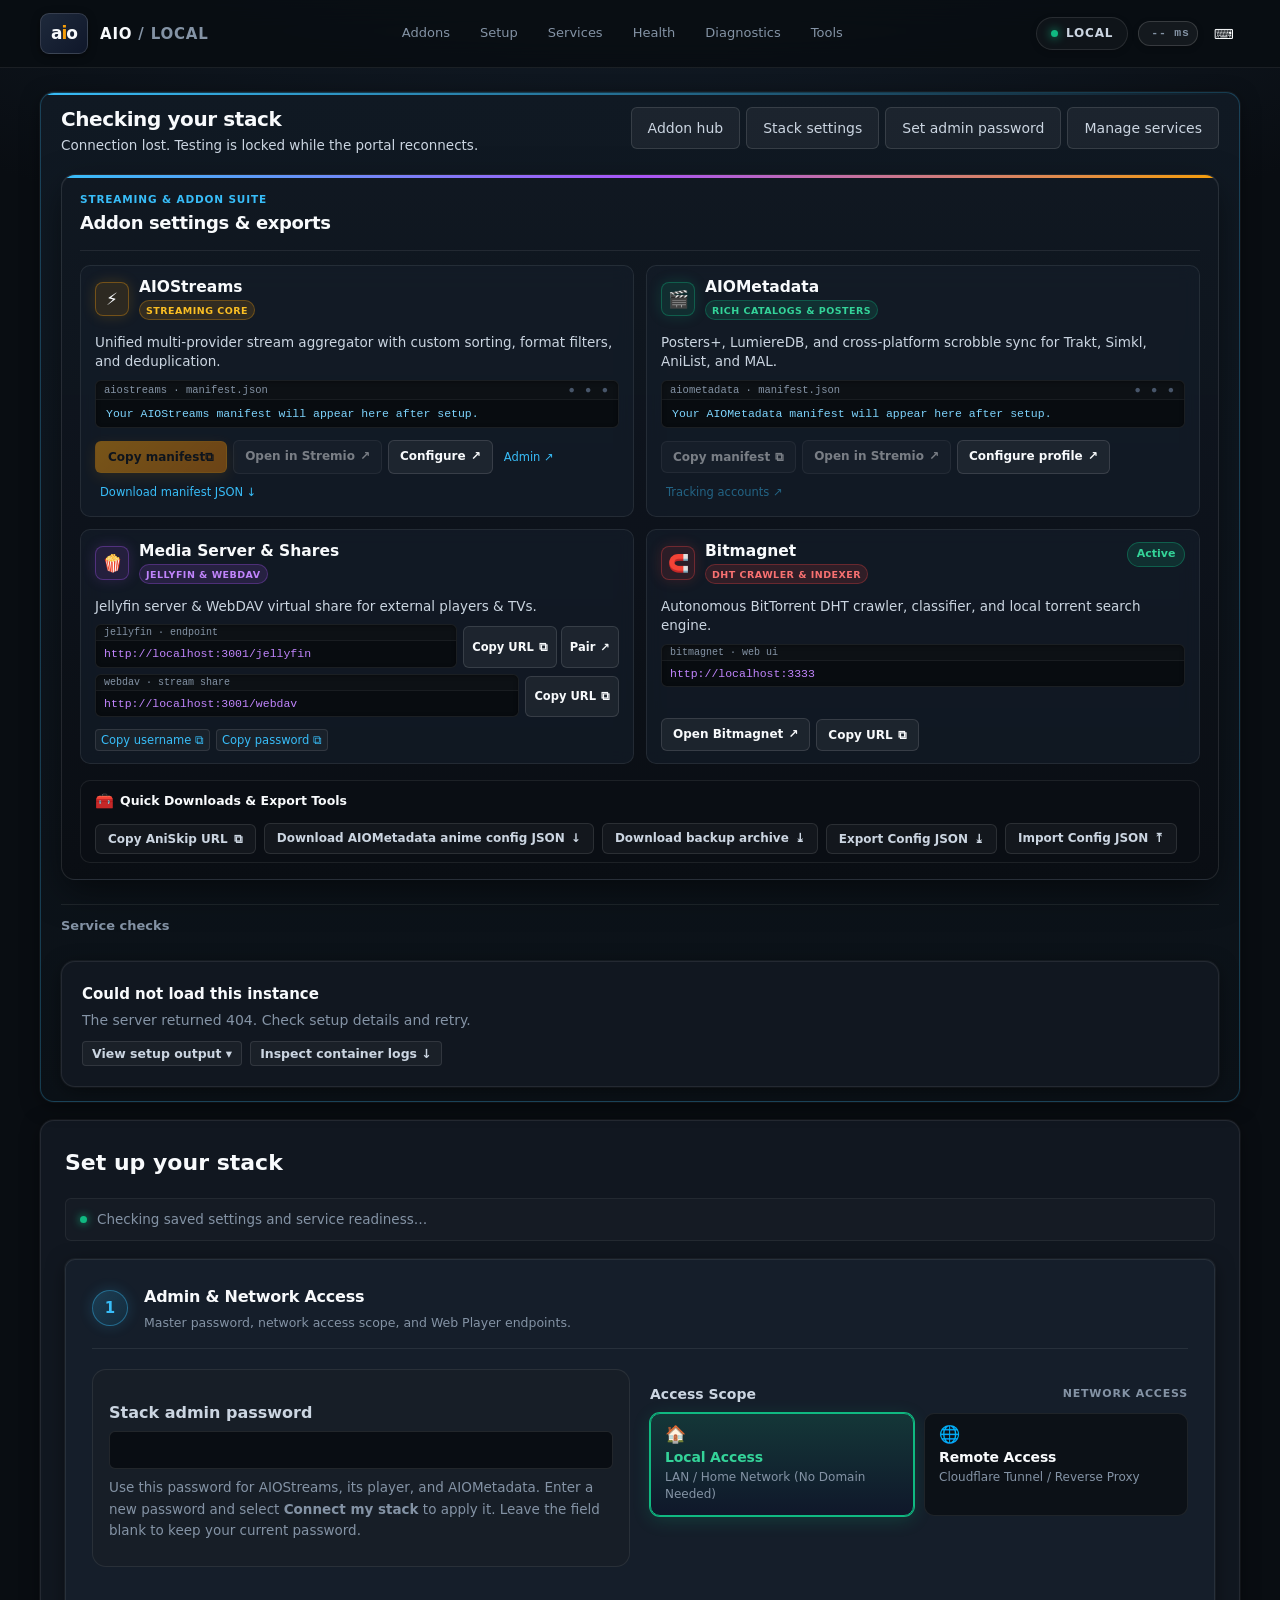
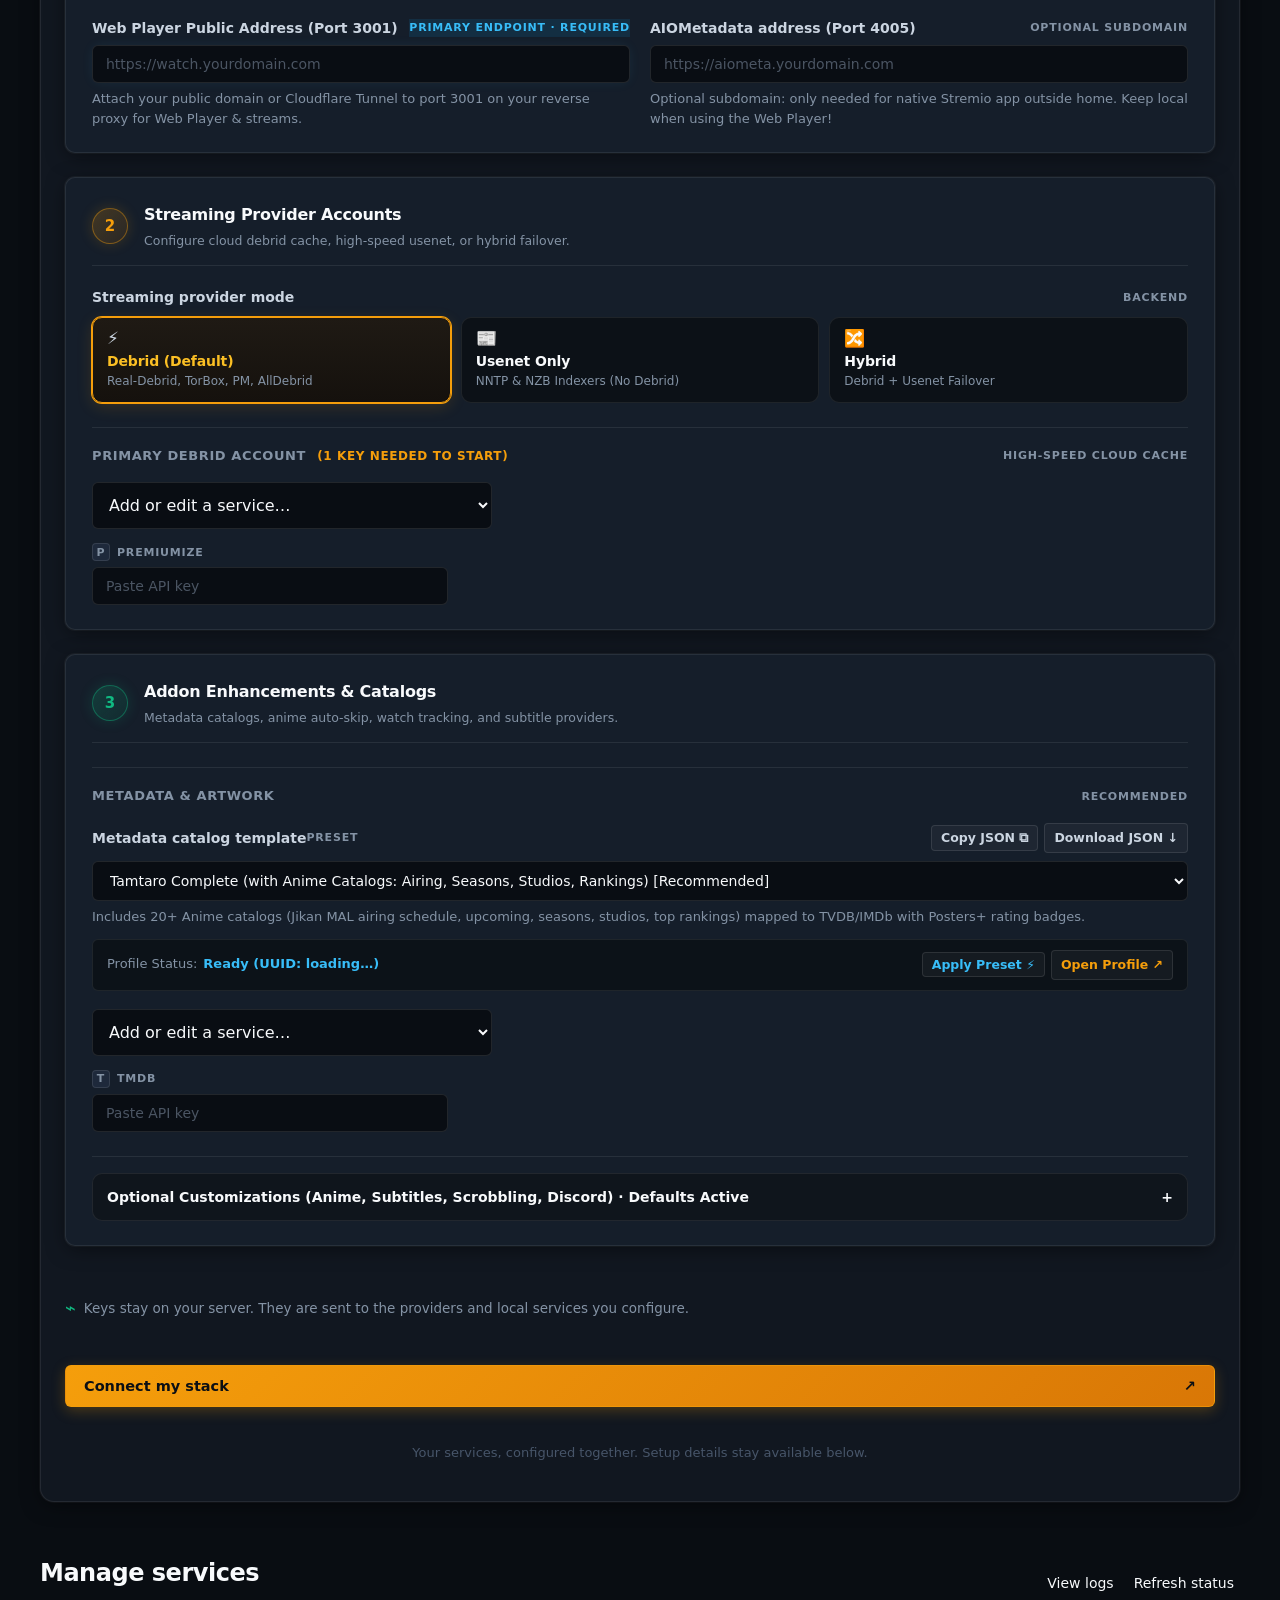
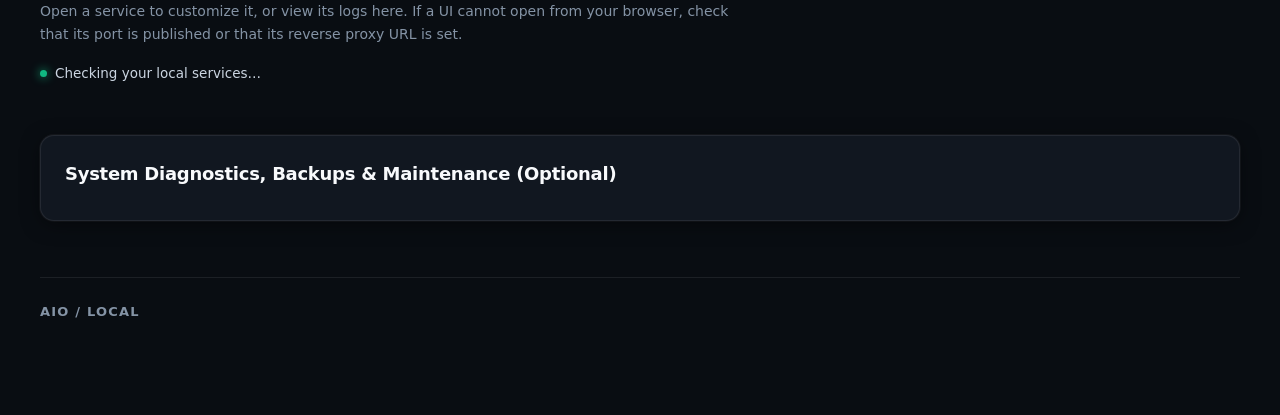
==== index.html @ 4242c7a2 "Rework remote access guide and portal UI styling - Reorganize Step 1 so the primary Web Player publi" ====
<!doctype html>
<html lang="en">
<head>
<meta charset="utf-8"><meta name="viewport" content="width=device-width,initial-scale=1">
<title>AIO Local · One stack. One manifest.</title>
<link rel="manifest" href="/app.webmanifest">
<meta name="theme-color" content="#1e293b">
<meta name="mobile-web-app-capable" content="yes">
<meta name="apple-mobile-web-app-status-bar-style" content="black-translucent">
<link rel="stylesheet" href="/assets/app.css"><script src="/assets/app.js" defer></script>
</head>
<body>
<main>
<header class="topbar" role="banner">
  <a class="brand" href="/" aria-label="AIO Local home"><span class="brand-icon">a<span>i</span>o</span><span>AIO<span class="muted"> / LOCAL</span></span></a>
  <nav class="topbar-nav" aria-label="Main Navigation">
    <a href="#manifest" class="topbar-nav-link">Addons</a>
    <a href="#setup" class="topbar-nav-link">Setup</a>
    <a href="#integrations" class="topbar-nav-link">Services</a>
    <a href="#telemetry" class="topbar-nav-link">Health</a>
    <a href="#operations" class="topbar-nav-link">Diagnostics</a>
    <a href="#maintenance" class="topbar-nav-link">Tools</a>
  </nav>
  <div class="topbar-actions">
    <a id="topbar-open-player" class="btn-primary topbar-action-btn" href="#" target="_blank" rel="noopener noreferrer" style="display:none;">Open Player ↗</a>
    <button type="button" id="topbar-copy-manifest" class="btn-secondary topbar-action-btn" style="display:none;" title="Copy primary manifest URL">Copy Manifest ⧉</button>
    <span class="host-badge" id="topbar-health-badge"><span class="status-dot" id="topbar-status-dot"></span> <span id="topbar-health-text">LOCAL</span></span>
    <span class="host-badge latency-badge" id="topbar-latency-badge" title="Live fleet ping latency"><span class="latency-dot"></span> <span id="topbar-latency-text">-- ms</span></span>
    <button type="button" id="btn-shortcuts-help" class="icon-button topbar-shortcut-btn" title="Keyboard Shortcuts (?)">⌨</button>
  </div>
</header>
<section id="startup-readiness" class="startup-readiness waiting" aria-labelledby="startup-title">
  <div class="stack-status" role="status">
    <h1 id="startup-title">Checking your stack</h1>
    <p id="startup-message">Checking services and setup progress.</p>
  </div>
  <div class="stack-actions" id="stack-next-actions">
    <a class="text-button" id="open-stack-manifest" href="#manifest">Addon hub</a>
    <a class="text-button" id="open-stack-settings" href="#setup">Stack settings</a>
    <a class="text-button" id="open-stack-password" href="#stack-admin-password">Set admin password</a>
    <a class="text-button" href="#integrations">Manage services</a>
  </div>
  <div id="ready-actions" class="ready-banner-bar" hidden>
    <div class="stack-actions playback-actions">
      <button type="button" id="btn-test-playback" disabled aria-describedby="startup-message" class="primary-button test-playback-btn"><span>Test my setup</span><span>▶</span></button>
      <div id="deployment-players" class="player-showcase-bar">
        <a id="aiostreams-player-action" class="light-button player-action-btn player-action-btn-highlight" href="#" target="_blank" rel="noopener noreferrer" style="display:none;">Open Web Player ▶</a>
      </div>
    </div>
  </div>

  <section class="manifest-panel addon-hub-hero" id="manifest" aria-labelledby="hub-heading">
    <div class="addon-hub-header">
      <div class="addon-hub-title-group">
        <div class="eyebrow">STREAMING &amp; ADDON SUITE</div>
        <h2 id="hub-heading">Addon settings &amp; exports</h2>
      </div>
      <div id="addon-customization" class="addon-hub-creds-hint" hidden>
        <span class="hub-creds-icon">🔑</span>
        <span>Use <strong>admin</strong> &amp; stack password for AIOStreams admin · Use stack password to unlock AIOMetadata.</span>
      </div>
    </div>

    <div class="addon-hub-cards">
      <!-- Card 1: AIOStreams -->
      <div class="addon-hub-card" id="hub-card-aiostreams">
        <div class="hub-card-header">
          <div class="hub-card-title-group">
            <span class="hub-card-icon icon-aiostreams">⚡</span>
            <div>
              <h3>AIOStreams</h3>
              <span class="hub-badge badge-streams">STREAMING CORE</span>
            </div>
          </div>
        </div>
        <p class="hub-card-desc">Unified multi-provider stream aggregator with custom sorting, format filters, and deduplication.</p>
        <div class="manifest-preview">
          <div class="code-label"><span>aiostreams · manifest.json</span><span class="code-dot">● ● ●</span></div>
          <code id="manifest-url">Your AIOStreams manifest will appear here after setup.</code>
        </div>
        <div class="hub-card-actions">
          <button type="button" id="copy-manifest" class="primary-button hub-btn-copy" disabled><span>Copy manifest</span> <span>⧉</span></button>
          <a id="install-stremio" class="light-button disabled" href="#" target="_blank" rel="noopener noreferrer"><span>Open in Stremio</span> <span>↗</span></a>
          <a id="hub-open-web-player" class="light-button" href="#" target="_blank" rel="noopener noreferrer" style="display:none;"><span>Open Web Player</span> <span>▶</span></a>
          <a id="configure-aiostreams" class="light-button" href="#" target="_blank" rel="noopener noreferrer"><span>Configure</span> <span>↗</span></a>
          <a id="aiostreams-dashboard" class="subtle-link" href="#" target="_blank" rel="noopener noreferrer">Admin ↗</a>
          <a class="subtle-link" href="/api/export-manifest" download>Download manifest JSON ↓</a>
        </div>
      </div>

      <!-- Card 2: AIOMetadata -->
      <div class="addon-hub-card" id="hub-card-aiometadata">
        <div class="hub-card-header">
          <div class="hub-card-title-group">
            <span class="hub-card-icon icon-aiometadata">🎬</span>
            <div>
              <h3>AIOMetadata</h3>
              <span class="hub-badge badge-metadata">RICH CATALOGS &amp; POSTERS</span>
            </div>
          </div>
        </div>
        <p class="hub-card-desc">Posters+, LumiereDB, and cross-platform scrobble sync for Trakt, Simkl, AniList, and MAL.</p>
        <div class="manifest-preview">
          <div class="code-label"><span>aiometadata · manifest.json</span><span class="code-dot">● ● ●</span></div>
          <code id="aiometa-manifest-url">Your AIOMetadata manifest will appear here after setup.</code>
        </div>
        <div class="hub-card-actions">
          <button type="button" id="copy-aiometa-manifest" class="light-button hub-btn-copy" disabled><span>Copy manifest</span> <span>⧉</span></button>
          <a id="install-aiometa-stremio" class="light-button disabled" href="#" target="_blank" rel="noopener noreferrer"><span>Open in Stremio</span> <span>↗</span></a>
          <a id="configure-aiometadata" class="light-button" href="#" target="_blank" rel="noopener noreferrer"><span>Configure profile</span> <span>↗</span></a>
          <a id="connect-tracking" class="subtle-link disabled" href="#" target="_blank" rel="noopener noreferrer">Tracking accounts ↗</a>
        </div>
      </div>

      <!-- Card 3: Media Server & Virtual Shares -->
      <div class="addon-hub-card" id="hub-card-mediaserver">
        <div class="hub-card-header">
          <div class="hub-card-title-group">
            <span class="hub-card-icon icon-mediaserver">🍿</span>
            <div>
              <h3>Media Server &amp; Shares</h3>
              <span class="hub-badge badge-shares">JELLYFIN &amp; WEBDAV</span>
            </div>
          </div>
        </div>
        <p class="hub-card-desc">Jellyfin server &amp; WebDAV virtual share for external players &amp; TVs.</p>

        <div class="hub-compact-share-stack">
          <div class="hub-compact-share-item">
            <div class="manifest-preview hub-endpoint-preview">
              <div class="code-label"><span>jellyfin · endpoint</span></div>
              <code id="jellyfin-server-url-display">http://localhost:3001/jellyfin</code>
            </div>
            <div class="hub-card-actions hub-share-actions compact">
              <button type="button" id="copy-jellyfin-server-url" class="light-button mini-btn" title="Copy Jellyfin server endpoint"><span>Copy URL</span> <span>⧉</span></button>
              <a id="open-jellyfin-quickconnect" class="light-button mini-btn" href="#" target="_blank" rel="noopener noreferrer" title="Pair Device"><span>Pair</span> <span>↗</span></a>
            </div>
          </div>

          <div class="hub-compact-share-item">
            <div class="manifest-preview hub-endpoint-preview">
              <div class="code-label"><span>webdav · stream share</span></div>
              <code id="webdav-url">http://localhost:3001/webdav</code>
            </div>
            <div class="hub-card-actions hub-share-actions compact">
              <button type="button" id="copy-webdav-url" class="light-button mini-btn" title="Copy WebDAV URL for Infuse, Kodi, or VLC"><span>Copy URL</span> <span>⧉</span></button>
            </div>
          </div>
        </div>

        <div class="hub-card-actions hub-credentials-row">
          <button type="button" id="copy-jellyfin-username" class="subtle-link mini-action-btn">Copy username ⧉</button>
          <button type="button" id="copy-jellyfin-password" class="subtle-link mini-action-btn">Copy password ⧉</button>
          <a id="install-aiostreams-web" class="subtle-link mini-action-btn" href="#" target="_blank" rel="noopener noreferrer" title="Official hosted AIOStreams Web App player" hidden>Hosted Web App ↗</a>
        </div>
        <div id="quickconnect-toolbar" class="quickconnect-bar" hidden>
          <span class="quickconnect-label">Device Pairing:</span>
          <span class="quickconnect-sub">Pair your smart TV or client app with your stack admin credentials.</span>
        </div>
        <p id="player-sign-in-help" class="field-help" hidden>Pick your profile in the player and enter your stack admin password. If the player asks for a username, use the one copied above.</p>
      </div>

      <!-- Card 4: Bitmagnet -->
      <div class="addon-hub-card" id="hub-card-bitmagnet">
        <div class="hub-card-header">
          <div class="hub-card-title-group">
            <span class="hub-card-icon icon-bitmagnet">🧲</span>
            <div>
              <h3>Bitmagnet</h3>
              <span class="hub-badge badge-bitmagnet">DHT CRAWLER &amp; INDEXER</span>
            </div>
          </div>
          <span class="status-pill online" id="bitmagnet-status-pill">Active</span>
        </div>
        <p class="hub-card-desc">Autonomous BitTorrent DHT crawler, classifier, and local torrent search engine.</p>
        <div class="manifest-preview hub-endpoint-preview">
          <div class="code-label"><span>bitmagnet · web ui</span></div>
          <code id="bitmagnet-endpoint-display">http://localhost:3333</code>
        </div>
        <div class="hub-card-actions">
          <a id="open-bitmagnet" class="light-button" href="http://localhost:3333" target="_blank" rel="noopener noreferrer"><span>Open Bitmagnet</span> <span>↗</span></a>
          <button type="button" id="copy-bitmagnet-url" class="light-button hub-btn-copy" title="Copy Bitmagnet URL"><span>Copy URL</span> <span>⧉</span></button>
        </div>
      </div>
    </div>

    <!-- Bottom Toolbar: Quick Downloads / Tools bar -->
    <div class="addon-hub-toolbar" id="share-export-menu">
      <div class="hub-toolbar-label">
        <span class="hub-toolbar-icon">🧰</span>
        <span>Quick Downloads &amp; Export Tools</span>
      </div>
      <div class="hub-toolbar-actions">
        <button type="button" id="copy-aniskip-api" class="light-button hub-tool-btn" title="Copy AniSkip auto-skip API URL"><span>Copy AniSkip URL</span> <span>⧉</span></button>
        <a id="download-aiometa-json" class="light-button hub-tool-btn" href="/templates/aiometadata-configs/tamtaro-aiometadata-with-anime.json" download="tamtaro-aiometadata-with-anime.json"><span>Download AIOMetadata anime config JSON</span> <span>↓</span></a>
        <a class="light-button hub-tool-btn" href="/api/backup" download><span>Download backup archive</span> <span>⤓</span></a>
        <button type="button" id="quick-export-config" class="light-button hub-tool-btn" title="Export stack configuration JSON"><span>Export Config JSON</span> <span>⤓</span></button>
        <label class="light-button hub-tool-btn" for="quick-import-config" style="cursor:pointer;" title="Import stack configuration JSON"><span>Import Config JSON</span> <span>⤒</span><input id="quick-import-config" type="file" accept="application/json" hidden></label>
      </div>
    </div>
  </section>
  <details class="startup-checklist"><summary>Service checks</summary><pre id="startup-checks">Checking services…</pre></details>
<section class="progress-panel panel" id="progress-panel" hidden><div><h3 id="progress-title">Setup progress</h3><p id="progress-description">Setup output will appear here when you connect your stack.</p><div class="progress-actions" id="progress-actions" style="margin-top:10px;display:flex;gap:8px;flex-wrap:wrap;"><button type="button" id="btn-toggle-setup-logs" class="mini-action-btn" hidden>View setup output ▾</button><button type="button" id="btn-inspect-container-logs" class="mini-action-btn">Inspect container logs ↓</button></div></div><details id="setup-details" class="setup-details-accordion" hidden><summary>Setup details</summary><pre id="setup-logs"></pre></details></section>
<div id="playback-test-card" class="playback-test-card" style="display:none;">
  <div class="op-card-header">
    <h4>Live Playback Verification</h4>
    <span id="playback-test-status">Testing…</span>
  </div>
  <div id="playback-test-steps">
    <div class="test-step" id="step-auth">
      <span class="step-icon" id="icon-step-auth">○</span>
      <span class="step-label">1. Provider Credentials:</span>
      <span class="step-desc" id="desc-step-auth">Pending</span>
    </div>
    <div class="test-step" id="step-resolution">
      <span class="step-icon" id="icon-step-resolution">○</span>
      <span class="step-label">2. Stream Discovery:</span>
      <span class="step-desc" id="desc-step-resolution">Pending</span>
    </div>
    <div class="test-step" id="step-media">
      <span class="step-icon" id="icon-step-media">○</span>
      <span class="step-label">3. Media Range Read:</span>
      <span class="step-desc" id="desc-step-media">Pending</span>
    </div>
    <div class="test-step" id="step-playback">
      <span class="step-icon" id="icon-step-playback">○</span>
      <span class="step-label">4. Player Playback:</span>
      <span class="step-desc" id="desc-step-playback">Awaiting stream resolution</span>
    </div>
  </div>
  <div id="playback-video-container" style="display:none;">
    <div style="display:flex;justify-content:space-between;align-items:center;margin-bottom:8px;">
      <span style="font-size:14px;font-weight:600;color:var(--green);">▶ Stream preview</span>
      <div style="display:flex;align-items:center;gap:8px;">
        <a id="btn-launch-embedded-player" class="player-copy-btn" href="#" target="_blank" rel="noopener noreferrer" style="font-size:12px;padding:3px 8px;color:#38bdf8;border-color:#38bdf8;text-decoration:none;display:inline-flex;align-items:center;">Launch Web Player ↗</a>
        <a id="playback-direct-stream-link" class="subtle-link" href="#" target="_blank" rel="noopener noreferrer" style="margin:0;">Open stream directly ↗</a>
      </div>
    </div>
    <video id="playback-video-preview" controls preload="none"></video>
  </div>
  <div id="playback-troubleshoot" style="display:none;"></div>
</div>
</section>

<div class="workspace-grid">
<section class="panel setup-panel" id="setup">
<h2>Set up your stack</h2>
<div id="setup-sync-status" class="setup-sync-bar"><span class="sync-dot" id="setup-sync-dot"></span><span id="setup-sync-text">Checking saved settings and service readiness…</span></div>
<form id="setup-form">
<!-- STEP 1: Admin & Network Access -->
<div class="setup-step-card" id="step-admin-network">
  <div class="setup-step-header">
    <div class="setup-step-badge"><span class="step-num">1</span></div>
    <div class="setup-step-title-group">
      <h3 class="setup-step-title">Admin &amp; Network Access</h3>
      <p class="setup-step-subtitle">Master password, network access scope, and Web Player endpoints.</p>
    </div>
  </div>

  <div class="step-settings-grid">
    <div class="optional-setup stack-password-setting">
      <label class="field-label" for="stack-admin-password">Stack admin password</label>
      <input id="stack-admin-password" type="password" autocomplete="new-password" minlength="8" maxlength="64" aria-describedby="stack-admin-password-help">
      <p class="field-help" id="stack-admin-password-help">Use this password for AIOStreams, its player, and AIOMetadata. Enter a new password and select <strong>Connect my stack</strong> to apply it. Leave the field blank to keep your current password.</p>
    </div>

    <div class="access-scope-section">
      <label class="field-label">Access Scope <span>NETWORK ACCESS</span></label>
      <div class="mode-selector-pills" role="radiogroup" aria-label="Access Scope">
        <button type="button" class="mode-pill active" id="scope-local" data-scope="local" role="radio" aria-checked="true"><span class="mode-pill-icon">🏠</span><span class="mode-pill-title">Local Access</span><span class="mode-pill-desc">LAN / Home Network (No Domain Needed)</span></button>
        <button type="button" class="mode-pill" id="scope-remote" data-scope="remote" role="radio" aria-checked="false"><span class="mode-pill-icon">🌐</span><span class="mode-pill-title">Remote Access<span id="cf-host-badge" class="cf-detected-badge" style="display:none;">☁️ Connector Found</span></span><span class="mode-pill-desc">Cloudflare Tunnel / Reverse Proxy</span></button>
      </div>
      <div id="cf-detected-hint" style="display:none;margin-top:8px;font-size:12px;color:var(--accent-cyan);line-height:1.4;"></div>
    </div>
  </div>

  <!-- Primary Endpoints (Web Player & Metadata) -->
  <div class="endpoints-grid">
    <div class="endpoint-field endpoint-field-primary">
      <label class="field-label" for="base-url">Web Player Public Address (Port 3001) <span>PRIMARY ENDPOINT · REQUIRED</span></label>
      <input id="base-url" name="BASE_URL" type="url" placeholder="https://watch.yourdomain.com" required spellcheck="false">
      <p class="field-help" id="base-url-help">Attach your public domain or Cloudflare Tunnel to port 3001 on your reverse proxy for Web Player &amp; streams.</p>
    </div>
    <div class="endpoint-field">
      <label class="field-label" for="aiometadata-host">AIOMetadata address (Port 4005) <span>OPTIONAL SUBDOMAIN</span></label>
      <input id="aiometadata-host" name="AIOMETADATA_HOST" type="url" placeholder="https://aiometa.yourdomain.com" spellcheck="false">
      <p class="field-help" id="aiometa-url-help">Optional subdomain: only needed for native Stremio app outside home. Keep local when using the Web Player!</p>
    </div>
  </div>

  <div id="remote-access-guide" class="remote-access-guide-card" style="display:none;">
    <div class="guide-header-badge-row">
      <div class="guide-header-badge">
        <span class="guide-header-badge-title">🎬 Web Player Remote Access (Port 3001)</span>
      </div>
      <span class="guide-hostname-tag">Zero Router Ports · 1 Hostname Needed</span>
    </div>
    <p class="guide-intro">
      Stream movies, anime, and series on your phone, tablet, or web browser anywhere in the world. Only <strong>Port 3001</strong> needs to be exposed &mdash; all backend scrapers, indexers, and databases stay strictly sealed on the private container network.
    </p>

    <div class="guide-playback-callout">
      <div class="playback-callout-content">
        <span class="playback-callout-icon">✨</span>
        <div class="playback-callout-text">
          <span class="playback-callout-label">Web Player Direct URL:</span>
          <code id="guide-player-preview" class="guide-player-code">https://watch.yourdomain.com</code>
          <span class="playback-callout-sub">(Root loads Web Player directly &mdash; no subpath needed!)</span>
        </div>
      </div>
      <button type="button" class="mini-action-btn" id="btn-copy-guide-player-url" style="margin:0;font-size:11px;padding:4px 10px;">Copy Player URL 📋</button>
    </div>

    <!-- Quick Steps: Direct UI Guidance (Zero .env editing) -->
    <div class="guide-steps-grid">
      <div class="guide-step-card">
        <div class="guide-step-header">
          <span class="guide-step-icon">1️⃣</span>
          <strong class="guide-step-title">1. Choose Connection Method</strong>
        </div>
        <p class="guide-step-desc">
          Use the built-in <strong>Cloudflare Zero-Trust Tunnel</strong> below (recommended &mdash; zero router ports to forward), or generate configuration for your <strong>External Reverse Proxy</strong> (Caddy, Nginx, Traefik).
        </p>
      </div>
      <div class="guide-step-card">
        <div class="guide-step-header">
          <span class="guide-step-icon">2️⃣</span>
          <strong class="guide-step-title">2. Paste Token or Copy Config</strong>
        </div>
        <p class="guide-step-desc">
          Paste your tunnel token into the <strong>Cloudflare Tunnel Token</strong> box below and select <strong>Save Tunnel Token 💾</strong>, or copy the generated reverse proxy snippet. No manual file editing required!
        </p>
      </div>
      <div class="guide-step-card">
        <div class="guide-step-header">
          <span class="guide-step-icon">3️⃣</span>
          <strong class="guide-step-title">3. Set Public URL &amp; Connect</strong>
        </div>
        <p class="guide-step-desc">
          Confirm your public domain in the <strong>Web Player Public Address</strong> box above, then click <strong>Connect my stack</strong>. Root visits open the Web Player immediately!
        </p>
      </div>
    </div>

    <!-- Integrated Connection Methods & Routing Card -->
    <div class="integrated-proxy-card" id="proxy-config-details">
      <div class="integrated-proxy-header">
        <div class="proxy-header-title-group">
          <span class="proxy-header-badge">CONNECTION METHODS</span>
          <h4 class="proxy-header-title">Configure Remote Routing</h4>
        </div>
        <span class="proxy-header-sub">Choose between the built-in Zero-Trust tunnel container or generate snippets for your external reverse proxy.</span>
      </div>

      <div class="integrated-proxy-inputs">
        <div class="proxy-input-field">
          <label class="field-label" for="proxy-url">External Domain / Base URL</label>
          <input id="proxy-url" type="url" placeholder="https://watch.yourdomain.com" aria-label="Reverse proxy external base URL">
          <span class="field-sub-note">Synced with your Web Player Public Address above</span>
        </div>
        <div class="proxy-input-field">
          <label class="field-label" for="proxy-format">Connection Method</label>
          <select id="proxy-format" aria-label="Reverse proxy configuration format">
            <option value="cloudflare" selected>☁️ Cloudflare Zero-Trust Tunnel (Built-in, Zero Router Ports)</option>
            <option value="caddy">🔒 Caddy Reverse Proxy</option>
            <option value="nginx">⚡ Nginx Reverse Proxy</option>
            <option value="traefik">🚦 Traefik Ingress</option>
          </select>
          <span class="field-sub-note">Select method to view configuration &amp; controls</span>
        </div>
      </div>

      <!-- Cloudflare Zero-Trust & Host Connector Hub (Active when format === 'cloudflare') -->
      <div id="cloudflare-automation-panel" class="cf-dns-hub">
        <div class="cf-hub-banner-title">
          <div class="cf-connector-header">
            <span class="cf-connector-title">☁️ Built-in Cloudflare Tunnel &amp; Automated DNS</span>
            <button type="button" id="btn-scan-cf-connectors" class="mini-action-btn" title="Scan Docker for running Cloudflare connectors">Scan Host ↻</button>
          </div>
          <p class="cf-hub-explanation">
            Secure remote streaming with zero open router ports and no static IP needed. Enter your tunnel token directly below &mdash; the portal automatically saves and manages the container for you.
          </p>
        </div>

        <div id="cf-connectors-banner" class="cf-connector-banner" style="display:none;">
          <div id="cf-connectors-body"></div>
        </div>

        <!-- Zero-Token 1-Click CNAME Card -->
        <div id="cf-cname-guide-card" class="cf-cname-copy-box" style="display:none;">
          <div style="display:flex;justify-content:space-between;align-items:center;margin-bottom:6px;flex-wrap:wrap;gap:8px;">
            <strong style="color:#38bdf8;font-size:12px;">Zero-Token Setup: Copy CNAME Record to Cloudflare DNS</strong>
            <a href="https://dash.cloudflare.com" target="_blank" rel="noopener noreferrer" class="mini-action-btn" style="text-decoration:none;font-size:11px;">Open Cloudflare DNS ↗</a>
          </div>
          <p style="font-size:11.5px;color:var(--text-muted);margin:0 0 8px 0;">No API token needed! In Cloudflare Dashboard, navigate to <strong>DNS &rarr; Records &rarr; Add record</strong>:</p>
          <div class="cf-cname-row">
            <span>Type: <code>CNAME</code></span>
            <span>Name: <code id="cf-cname-subdomain">watch</code></span>
            <span>Target: <code id="cf-cname-target">&lt;tunnel_id&gt;.cfargotunnel.com</code></span>
            <span>Proxy: <code style="color:#fbbf24;">Proxied (Orange Cloud)</code></span>
            <button type="button" id="btn-copy-cf-cname" class="mini-action-btn" style="margin-left:auto;">Copy CNAME Target 📋</button>
          </div>
        </div>

        <div class="field-grid" style="margin-top:12px;">
          <label>
            <span class="field-label">Cloudflare Tunnel Token <span>DIRECT INPUT</span></span>
            <input id="cf-tunnel-token" type="password" autocomplete="new-password" placeholder="eyJhIjoi... (paste token from Cloudflare Zero Trust)">
            <span class="field-help-inline">Direct input &mdash; saved automatically to stack config. No manual .env editing required.</span>
          </label>
          <label>
            <span class="field-label">Cloudflare Zone ID (Optional) <span>ZONE ID</span></span>
            <input id="cf-zone-id" type="text" autocomplete="off" placeholder="Found on domain Overview page in Cloudflare">
            <span class="field-help-inline">Only needed for automated DNS record creation via API.</span>
          </label>
          <label style="grid-column:1 / -1;">
            <span class="field-label">Cloudflare API Token (Optional) <span>AUTO-DNS ONLY</span></span>
            <input id="cf-api-token" type="password" autocomplete="new-password" placeholder="Cloudflare API Token with Zone.DNS:Edit permissions">
            <span class="field-help-inline">Leave blank if creating the CNAME record manually using the 1-click target above.</span>
          </label>
        </div>

        <div id="cf-token-meta-preview" style="display:none;margin-top:8px;">
          <span class="cf-dns-meta-badge" id="cf-token-meta-text"></span>
        </div>

        <div class="integrated-proxy-actions" style="margin-top:14px;margin-bottom:0;">
          <button type="button" id="btn-save-cf-token" class="light-button">Save Tunnel Token 💾</button>
          <button type="button" id="btn-start-cf-tunnel" class="light-button">Start Local Tunnel ▶</button>
          <button type="button" id="btn-push-cf-dns" class="light-button" style="border-color:rgba(56,189,248,0.4);color:#38bdf8;">Push DNS to Cloudflare 🚀</button>
        </div>

        <div id="cf-dns-result" style="display:none;margin-top:10px;padding:8px 12px;border-radius:var(--radius-xs);font-size:12px;background:rgba(255,255,255,0.03);border:1px solid var(--line);"></div>
      </div>

      <!-- External Reverse Proxy Snippet Panel -->
      <div class="proxy-snippet-container" id="proxy-snippet-container">
        <div class="proxy-snippet-toolbar">
          <span class="proxy-snippet-title">Configuration Snippet</span>
          <div class="integrated-proxy-actions" style="margin-bottom:0;">
            <button id="generate-proxy" class="light-button" type="button">Generate snippet ↗</button>
            <button id="copy-proxy-config" class="light-button" type="button">Copy Config 📋</button>
          </div>
        </div>
        <div class="op-console">
          <div class="op-console-header"><span>proxy · config</span><span class="code-dot">● ● ●</span></div>
          <pre id="proxy-output" class="mono-code" aria-live="polite"><code>Not generated yet.</code></pre>
        </div>
      </div>
    </div>

    <div class="guide-isolation-callout">
      <span class="isolation-icon">🔒</span>
      <div class="isolation-content">
        <strong class="isolation-title">Local Network Isolation &amp; Privacy:</strong>
        <p class="isolation-sub">AIOMetadata, Prowlarr, Zilean, StremThru, and Bitmagnet remain 100% private on <code>stremio-net</code>. Only Port 3001 (Web Player / streams) is exposed externally. All indexing databases and credential keys remain completely private.</p>
      </div>
    </div>
  </div>
</div>

<!-- STEP 2: Streaming Provider Accounts -->
<div class="setup-step-card" id="step-streaming-providers">
  <div class="setup-step-header">
    <div class="setup-step-badge"><span class="step-num">2</span></div>
    <div class="setup-step-title-group">
      <h3 class="setup-step-title">Streaming Provider Accounts</h3>
      <p class="setup-step-subtitle">Configure cloud debrid cache, high-speed usenet, or hybrid failover.</p>
    </div>
  </div>

  <div class="streaming-mode-section">
    <label class="field-label">Streaming provider mode <span>BACKEND</span></label>
    <div class="mode-selector-pills" role="radiogroup" aria-label="Streaming Provider Mode">
      <button type="button" class="mode-pill active" id="mode-debrid" data-mode="debrid" role="radio" aria-checked="true"><span class="mode-pill-icon">⚡</span><span class="mode-pill-title">Debrid (Default)</span><span class="mode-pill-desc">Real-Debrid, TorBox, PM, AllDebrid</span></button>
      <button type="button" class="mode-pill" id="mode-usenet" data-mode="usenet" role="radio" aria-checked="false"><span class="mode-pill-icon">📰</span><span class="mode-pill-title">Usenet Only</span><span class="mode-pill-desc">NNTP &amp; NZB Indexers (No Debrid)</span></button>
      <button type="button" class="mode-pill" id="mode-hybrid" data-mode="hybrid" role="radio" aria-checked="false"><span class="mode-pill-icon">🔀</span><span class="mode-pill-title">Hybrid</span><span class="mode-pill-desc">Debrid + Usenet Failover</span></button>
    </div>
    <input type="hidden" id="streaming-mode" name="STREAMING_MODE" value="debrid">
  </div>

  <div id="debrid-provider-container">
    <div class="section-divider"><span>Primary Debrid Account <strong style="color:var(--accent-gold);font-size:12px;margin-left:6px;font-weight:700;">(1 KEY NEEDED TO START)</strong></span><span class="optional">HIGH-SPEED CLOUD CACHE</span></div>
    <div id="provider-fields" class="field-grid"></div>
  </div>

  <div id="usenet-primary-container" style="display:none">
    <div class="section-divider"><span>Primary Usenet Account <strong style="color:var(--accent-gold);font-size:12px;margin-left:6px;font-weight:700;">(1 SERVER NEEDED TO START)</strong></span></div>
    <div class="usenet-primary-card">
      <div style="display:flex;justify-content:space-between;align-items:center;flex-wrap:wrap;gap:8px;margin-bottom:12px;">
        <label class="optional-service" style="margin:0;"><input id="enable-usenet" type="checkbox" checked> Enable Usenet on-demand streaming</label>
        <button type="button" id="test-saved-usenet-btn" class="mini-action-btn">Test saved primary server</button>
      </div>
      <h3>Primary Usenet server</h3>
      <div class="field-grid">
        <label><span class="field-label">Server hostname <span>NNTP HOST</span></span><input id="usenet-host" placeholder="news.provider.com" autocomplete="off"></label>
        <label><span class="field-label">Port <span>PORT</span></span><input id="usenet-port" type="number" min="1" max="65535" value="563"></label>
        <label><span class="field-label">Username <span>USER</span></span><input id="usenet-user" autocomplete="off"></label>
        <label><span class="field-label">Password <span>PASSWORD</span></span><input id="usenet-pass" type="password" autocomplete="off" placeholder="Usenet password"></label>
        <label><span class="field-label">Connections <span>MAX</span></span><input id="usenet-connections" type="number" min="1" max="1000" value="10"></label>
        <label class="optional-service" style="display:flex;align-items:center;gap:6px;margin-top:24px"><input id="usenet-tls" type="checkbox" checked> Use TLS encryption (Port 563)</label>
      </div>
      <div id="extra-usenet-servers"></div>
      <button type="button" id="add-usenet-server" class="text-button">+ Add Usenet server</button>
      <template id="usenet-server-row">
        <fieldset class="usenet-source-row">
          <legend>Additional Usenet server</legend>
          <div class="field-grid">
            <label>Hostname <input data-source-field="host" autocomplete="off" required></label>
            <label>Port <input data-source-field="port" type="number" min="1" max="65535" value="563" required></label>
            <label>Username <input data-source-field="username" autocomplete="off" required></label>
            <label>Password <input data-source-field="password" type="password" autocomplete="new-password"></label>
            <label>Connections <input data-source-field="connections" type="number" min="1" max="1000" value="10" required></label>
            <label class="optional-service"><input data-source-field="tls" type="checkbox" checked> Use TLS</label>
          </div>
          <label class="optional-service"><input data-source-field="backupOnly" type="checkbox" checked> Backup only</label>
          <button type="button" class="text-button" data-remove-source>Remove server</button>
        </fieldset>
      </template>
      <div style="margin-top:14px;border-top:1px solid var(--line);padding-top:12px">
        <div style="display:flex;justify-content:space-between;align-items:center;flex-wrap:wrap;gap:8px;margin-bottom:8px;">
          <h3 style="margin:0;display:flex;align-items:center;gap:8px;flex-wrap:wrap;">
            <span>NZB indexers</span>
            <span class="op-badge">DIRECT AIOSTREAMS PRESET · ~250MS SEARCH</span>
          </h3>
          <button type="button" id="test-saved-nzb-btn" class="mini-action-btn" style="display:none;" hidden>Test saved primary indexer</button>
        </div>
        <p class="field-help" style="margin-top:2px;margin-bottom:10px">NZB indexers (e.g. altHUB, DrunkenSlug, AnimeTosho) are configured directly into AIOStreams as native Newznab presets with ~250ms parallel search, while Prowlarr is dedicated 100% to torrent indexing.</p>
        <div style="display:none;" hidden>
          <input id="nzb-indexer-url" type="hidden">
          <div id="usenet-indexer-key-fields"></div>
        </div>
        <div id="extra-nzb-indexers"></div>
        <button type="button" id="add-nzb-indexer" class="text-button">+ Add NZB indexer</button>
        <template id="nzb-indexer-row">
          <fieldset class="usenet-source-row nzb-indexer-card">
            <legend data-indexer-legend style="display:none;">NZB Indexer</legend>
            <div class="indexer-card-header">
              <div style="display:flex;align-items:center;gap:8px;">
                <span class="indexer-name-badge" data-indexer-name>NZB Indexer</span>
                <span class="indexer-status-badge op-badge" data-indexer-status style="display:none;"></span>
              </div>
              <div class="row-actions">
                <button type="button" class="mini-action-btn" data-test-indexer>Test indexer</button>
                <button type="button" class="text-button" data-remove-source>Remove indexer</button>
              </div>
            </div>
            <div class="field-grid">
              <label>Newznab base address <input data-source-field="url" type="url" placeholder="https://drunkenslug.com or https://api.althub.co.za" required></label>
              <label>API key <input data-source-field="apiKey" type="password" autocomplete="new-password" placeholder="API key or Saved · enter to replace" required></label>
            </div>
            <div class="indexer-status-detail" data-indexer-feedback style="display:none;"></div>
          </fieldset>
        </template>
      </div>
      <p class="field-help" style="margin-top:10px">Streams are fetched on-demand natively via multi-threaded NNTP downloads and proxied via AIOStreams BuiltinProxy. No debrid subscription is needed.</p>
    </div>
  </div>
</div>

<!-- STEP 3: Addon Enhancements & Catalogs -->
<div class="setup-step-card" id="step-addon-catalogs">
  <div class="setup-step-header">
    <div class="setup-step-badge"><span class="step-num">3</span></div>
    <div class="setup-step-title-group">
      <h3 class="setup-step-title">Addon Enhancements &amp; Catalogs</h3>
      <p class="setup-step-subtitle">Metadata catalogs, anime auto-skip, watch tracking, and subtitle providers.</p>
    </div>
  </div>

  <div class="section-divider"><span>Metadata &amp; artwork</span><span class="optional">RECOMMENDED</span></div>
  <div class="template-selector-box">
    <div class="template-header">
      <label class="field-label" for="aiometadata-template">Metadata catalog template <span>PRESET</span></label>
      <div class="template-actions">
        <button type="button" id="copy-template-json" class="mini-action-btn" title="Copy template JSON to clipboard">Copy JSON ⧉</button>
        <a id="download-template-json" class="mini-action-btn" href="/templates/aiometadata-configs/tamtaro-aiometadata-with-anime.json" download="tamtaro-aiometadata-with-anime.json" title="Download template JSON file">Download JSON ↓</a>
      </div>
    </div>
    <select id="aiometadata-template" name="AIOMETADATA_TEMPLATE">
      <option value="tamtaro-aiometadata-with-anime.json" selected>Tamtaro Complete (with Anime Catalogs: Airing, Seasons, Studios, Rankings) [Recommended]</option>
      <option value="tamtaro-aiometadata-without-anime.json">Tamtaro Standard (Movies &amp; Series only, without Anime)</option>
      <option value="grabberhawk-aiometadata-config.json">Grabberhawk Metadata Preset</option>
    </select>
    <p class="field-help" id="template-description">Includes 20+ Anime catalogs (Jikan MAL airing schedule, upcoming, seasons, studios, top rankings) mapped to TVDB/IMDb with Posters+ rating badges.</p>
    <div class="template-profile-pill">
      <span style="color:var(--text-muted);display:flex;align-items:center;gap:6px;"><span>Profile Status:</span> <strong id="aiom-profile-badge" style="color:var(--accent-cyan);">Ready (UUID: <span id="aiom-active-uuid">loading…</span>)</strong></span>
      <div style="display:flex;gap:6px;align-items:center;">
        <button type="button" id="btn-sync-aiometadata" class="mini-action-btn" style="color:var(--accent-cyan);" title="Push selected template configuration into AIOMetadata">Apply Preset ⚡</button>
        <a id="quick-configure-aiometa" class="mini-action-btn" href="#" target="_blank" rel="noopener noreferrer" style="color:var(--accent-gold);">Open Profile ↗</a>
      </div>
    </div>
  </div>
  <div id="metadata-fields" class="field-grid"></div>

  <details class="more-options"><summary>Optional Customizations (Anime, Subtitles, Scrobbling, Discord) · Defaults Active <span>+</span></summary>
    <div class="optional-setup"><h3>Public &amp; Community Databases — optional</h3>
      <label class="optional-service"><input id="enable-torrentio" type="checkbox" checked> Enable Torrentio (Public Index Database)</label>
      <div class="credential-sharing-notice notice-callout notice-callout-warning">
        <strong style="color:var(--accent-gold);">Credential Sharing Notice:</strong> Torrentio operates as an external hosted index. When enabled in Debrid mode, your provider API key is passed to Torrentio so it can resolve and unrestrict cached cloud streams. If you prefer your debrid keys never leave your server, uncheck Torrentio to route search queries exclusively through your local scrapers (MediaFusion, Jackett, Prowlarr, TorBox/Real-Debrid direct).
      </div>
      <div id="overlap-warning-banner" class="overlap-warning-banner notice-callout notice-callout-info">
        <strong style="color:var(--accent-cyan);">💡 Scraper Overlap &amp; Deduplication:</strong> Both Torrentio and local indexers (Prowlarr) query public torrent indexers (1337x, EZTV, YTS). AIOStreams automatically deduplicates identical info-hashes so you will not see duplicated stream rows in Stremio. However, enabling both issues concurrent queries across the web.
      </div>
      <p>Calls out to the public Torrentio index database (<code>https://torrentio.strem.fun</code>) over the internet to access millions of pre-indexed torrent releases in ~30ms without requiring a multi-year local crawler. <strong>Privacy protection:</strong> All video streams are proxied through this server's IP address so your client IP is shielded and multiple devices won't trigger debrid provider bans.</p>
      <div class="field-grid" style="margin-top:10px;">
        <label><span class="field-label">Custom Torrentio endpoint (optional)</span><input id="torrentio-url" placeholder="https://torrentio.strem.fun (default)" autocomplete="off"></label>
      </div>

      <div style="margin-top:16px;">
        <label class="optional-service"><input id="enable-dmm" type="checkbox" checked> Enable DMM Database (Debrid Media Manager)</label>
        <p>Calls out to community Debrid Media Manager (DMM) hashlists over the internet to periodically sync curated torrent hashes into your local Zilean container. This gives you instant (&lt;50ms) local cache hits for popular releases without scraping public trackers from scratch.</p>
      </div>

      <div style="margin-top:16px;">
        <label class="optional-service"><input id="enable-remuxdb" type="checkbox" checked> Enable RemuxDB (MediaInfo &amp; Codec Probes)</label>
        <p>Calls out to the public RemuxDB database over the internet to source accurate container probe data (TrueHD 7.1 Atmos, DTS-HD MA, and Dolby Vision / HDR10+ profiles), enabling high-precision ranking and filtering for 4K Remux releases.</p>
      </div>
    </div>

    <div class="optional-setup"><h3>Anime sources · optional</h3><label class="optional-service"><input id="enable-anime-sources" type="checkbox"> Enable additional native anime sources</label><p>Anime Tosho, nekoBT and TsukiHime run directly through AIOStreams for anime requests only. Sources without a compatible account stay disabled.</p>
      <div class="aniskip-box">
        <div style="display:flex;justify-content:space-between;align-items:center;margin-bottom:8px;">
          <label class="field-label" style="margin:0;font-weight:600;">AniSkip Opening / Ending Auto-Skip <span>ANIME API</span></label>
          <button type="button" id="copy-aniskip-endpoint-btn" class="mini-action-btn" title="Copy AniSkip endpoint for MPV / external players">Copy API URL ⧉</button>
        </div>
        <p class="field-help" style="margin:0 0 10px;">Automatically detects anime intro / outro skip timestamps via AniSkip database. Compatible with MPV and external media players.</p>
        <div style="display:flex;gap:8px;align-items:center;flex-wrap:wrap;">
          <input id="aniskip-test-id" aria-label="IMDb ID or MyAnimeList ID" placeholder="IMDb (e.g. tt9335498) or MAL ID" style="flex:2;min-width:140px;" value="tt9335498">
          <input id="aniskip-test-ep" aria-label="Episode number" type="number" min="1" max="1000" placeholder="Ep #" value="1" style="flex:1;min-width:60px;">
          <button type="button" id="btn-test-aniskip" class="light-button" style="margin:0;padding:10px 14px;white-space:nowrap;">Test Skip Timestamps ⚡</button>
        </div>
        <div id="aniskip-test-results" style="display:none;margin-top:10px;padding:8px 10px;background:#101720;border-radius:6px;font-size:13.5px;color:var(--text-sub);"></div>
      </div>
    </div>

    <div class="optional-setup"><h3>Watch tracking &amp; scrobbling (Trakt · Simkl · AniList · MAL) · optional</h3><p>AIOMetadata automatically syncs your watch history, progress, and personal lists in real time across Trakt, Simkl, AniList, and MyAnimeList. 1-click OAuth sign-in is built-in; you can also specify your own custom developer app keys below if preferred.</p><div style="margin:12px 0 16px"><a id="setup-connect-tracking" class="light-button disabled" href="#" target="_blank" rel="noopener noreferrer"><span>Sign in &amp; link tracking accounts in AIOMetadata</span><span>↗</span></a></div><div id="tracking-fields" class="field-grid"></div><div style="margin-top:14px;border-top:1px solid var(--line);padding-top:12px"><label class="field-label" for="discord-webhook-url">Simulcast airing alert webhook (Discord / Apprise) <span>OPTIONAL</span></label><div style="display:flex;gap:8px;margin-top:6px"><input id="discord-webhook-url" name="DISCORD_WEBHOOK_URL" type="url" placeholder="https://discord.com/api/webhooks/..." style="flex:1" autocomplete="off"><button type="button" id="test-webhook-btn" class="mini-action-btn" style="white-space:nowrap">Test Webhook ↗</button></div><p class="field-help">Dispatches instant notifications the moment new seasonal anime episodes air with verified debrid streams.</p></div></div>
    <div class="optional-setup" style="border-bottom:none"><h3>Subtitles &amp; extra accounts · optional</h3><p>Configure SubDL, SubSource, or Wyzie for subtitle fetching, or off-cloud storage providers.</p><div id="extra-fields" class="field-grid"></div></div>
  </details>
</div>
<div class="save-note"><span>⌁</span> Keys stay on your server. They are sent to the providers and local services you configure.</div>
<button class="primary-button" id="setup-button" type="submit"><span>Connect my stack</span><span>↗</span></button>
<p class="under-button">Your services, configured together. Setup details stay available below.</p>
</form>
</section>

</div>
<section id="integrations" class="integrations-section"><div class="integrations-heading"><div><h2>Manage services</h2></div><div class="service-toolbar"><button type="button" id="open-service-logs" class="text-button">View logs</button><button id="refresh-services" class="text-button">Refresh status</button></div></div><p class="section-description">Open a service to customize it, or view its logs here. If a UI cannot open from your browser, check that its port is published or that its reverse proxy URL is set.</p><div class="service-summary"><span class="status-dot"></span><span id="services-summary">Checking your local services…</span></div><div id="service-grid" class="service-grid"></div></section>
<details class="panel advanced-tools" id="advanced-tools"><summary>System Diagnostics, Backups &amp; Maintenance (Optional)</summary>
<details class="tool-group"><summary>Health and telemetry</summary>
<section class="operations-section panel" id="telemetry"><div class="integrations-heading"><div><div class="eyebrow">LIVE TELEMETRY &amp; SELF-HEALING</div><h2>Stack Health &amp; Watchdog.</h2></div><div class="telemetry-controls"><select id="auto-refresh-select" class="subtle-select" aria-label="Telemetry auto-refresh interval"><option value="0">Auto-refresh: Off</option><option value="5000">Auto-refresh: 5s</option><option value="10000" selected>Auto-refresh: 10s</option><option value="30000">Auto-refresh: 30s</option></select><button id="refresh-health" class="light-button">Refresh Health ↻</button><button id="run-watchdog-probe" class="light-button">Run Probe 🛡️</button></div></div><p class="section-description">Real-time resource telemetry across your active containers, self-healing endpoint watchdog status, and automated backup rotation.</p><div class="telemetry-grid"><div class="telemetry-card"><div class="stat-label">Active Containers</div><div class="stat-val text-green" id="health-fleet-count">-- / --</div><div class="stat-sub" id="health-fleet-status">All containers monitored</div></div><div class="telemetry-card"><div class="stat-label">Stack Memory</div><div class="stat-val" id="health-mem-used">-- GB</div><div class="stat-sub" id="health-mem-host">of -- GB Host (--%)</div><div class="stat-bar"><div class="stat-fill" id="health-mem-fill" style="width: 0%"></div></div></div><div class="telemetry-card"><div class="stat-label">Stack CPU Load</div><div class="stat-val text-blue" id="health-cpu-load">--%</div><div class="stat-sub" id="health-cpu-sub">Across active containers</div></div><div class="telemetry-card"><div class="stat-label">Watchdog &amp; Backups</div><div class="stat-val text-green" id="health-watchdog-state">-- / -- Online</div><div class="stat-sub" id="health-backup-summary">Checking storage…</div></div><div class="telemetry-card" id="zilean-cache-card"><div class="stat-label">Zilean DMM Cache</div><div class="stat-val text-green" id="zilean-dmm-availability">Checking…</div><div class="stat-sub" id="zilean-torrent-hash-count">Cached Hashes: --</div><div class="stat-sub" id="zilean-last-sync-status">Last Sync: Checking…</div></div></div><details id="fleet-details" class="fleet-details">
<summary>
  <span>Per-container fleet metrics (CPU, RAM, Net I/O) ▾</span>
  <span style="font-size:13px;color:var(--text-muted);">Click to expand</span>
</summary>
<div class="fleet-controls"><h4 style="margin: 0; font-size: 14px; font-weight: 600; color:var(--text-main);">Container Fleet Telemetry</h4><div style="display: flex; gap: 8px;"><a class="subtle-link" href="/api/backup" download style="margin: 0;">Download Backup (Keep 5) ↓</a><label for="backup-schedule-select" style="font-size:13.5px;color:var(--text-muted);display:flex;align-items:center;gap:6px">Schedule:<select id="backup-schedule-select" class="subtle-select" style="font-size:13px;padding:3px 6px"><option value="daily" selected>Daily (Keep 5)</option><option value="weekly">Weekly (Keep 5)</option><option value="off">Manual Only</option></select></label><button id="btn-prune-backups" class="subtle-link" style="background: none; border: none; cursor: pointer; color: var(--accent-gold); font-size: 13px;">Prune Old Backups ⤓</button></div></div><div class="telemetry-table-wrapper" style="margin-top: 12px;"><table class="telemetry-table"><thead><tr><th>Container</th><th>CPU %</th><th>RAM Used / Limit</th><th>RAM %</th><th>Net I/O</th><th>Status</th></tr></thead><tbody id="telemetry-table-body"><tr><td colspan="6" style="text-align:center; padding: 18px; color: var(--text-muted);">Loading live container metrics…</td></tr></tbody></table></div>
</details></section>
</details>
<details class="tool-group"><summary>Backups and maintenance</summary>
<section class="operations-section panel" id="maintenance">
<div class="integrations-heading">
  <div><div class="eyebrow">STACK READINESS &amp; STORAGE</div><h2>Readiness and maintenance.</h2></div>
  <button id="refresh-maintenance" class="light-button">Refresh status ↻</button>
</div>
<p class="section-description">Configured keys and reachable services are separate from authorization and playback checks.</p>
<div class="operations-grid">
  <div class="op-card">
    <div class="op-card-header">
      <div class="op-card-title-group">
        <span class="op-badge">STATUS</span>
        <h3>Readiness</h3>
      </div>
      <span class="op-status-dot"></span>
    </div>
    <p class="op-card-desc">Validates core services, database connections, and configured credentials.</p>
    <div class="op-console">
      <div class="op-console-header"><span>readiness · audit</span><span class="code-dot">● ● ●</span></div>
      <pre id="readiness-output" aria-live="polite">Checking configuration…</pre>
    </div>
  </div>

  <div class="op-card">
    <div class="op-card-header">
      <div class="op-card-title-group">
        <span class="op-badge">STORAGE</span>
        <h3>Release and backup</h3>
      </div>
      <span class="op-status-dot"></span>
    </div>
    <p class="op-card-desc">Generates a complete standalone archive of your configs, databases, and keys.</p>
    <div class="op-card-actions">
      <a class="light-button" href="/api/backup" download style="text-decoration:none;">Download fresh backup ⤓</a>
    </div>
    <div class="op-console">
      <div class="op-console-header"><span>backup · release</span><span class="code-dot">● ● ●</span></div>
      <pre id="maintenance-output" aria-live="polite">Checking saved release…</pre>
    </div>
  </div>

  <div class="op-card">
    <div class="op-card-header">
      <div class="op-card-title-group">
        <span class="op-badge">MEMORY</span>
        <h3>Resource use</h3>
      </div>
      <span class="op-status-dot"></span>
    </div>
    <p class="op-card-desc">Inspects memory consumption and active threads across container processes.</p>
    <div class="op-card-actions">
      <button id="refresh-resources" class="light-button">Check resource use 📊</button>
    </div>
    <div class="op-console">
      <div class="op-console-header"><span>resources · monitor</span><span class="code-dot">● ● ●</span></div>
      <pre id="resources-output" aria-live="polite">Not checked yet.</pre>
    </div>
  </div>

  <div class="op-card" id="card-player-preferences">
    <div class="op-card-header">
      <div class="op-card-title-group">
        <span class="op-badge">PLAYER</span>
        <h3>Playback &amp; Language Presets</h3>
      </div>
      <span class="op-status-dot"></span>
    </div>
    <p class="op-card-desc">Default audio, subtitle language, and rendering presets auto-applied in the embedded player.</p>
    <div class="op-card-inputs">
      <div class="op-input-group">
        <label class="field-label" for="player-pref-audio-lang">Preferred Audio</label>
        <select id="player-pref-audio-lang">
          <option value="eng" selected>English (eng)</option>
          <option value="jpn">Japanese (jpn)</option>
          <option value="fre">French (fre)</option>
          <option value="ger">German (ger)</option>
          <option value="spa">Spanish (spa)</option>
          <option value="ita">Italian (ita)</option>
        </select>
      </div>
      <div class="op-input-group">
        <label class="field-label" for="player-pref-sub-lang">Preferred Subtitle</label>
        <select id="player-pref-sub-lang">
          <option value="eng" selected>English (eng)</option>
          <option value="fre">French (fre)</option>
          <option value="ger">German (ger)</option>
          <option value="spa">Spanish (spa)</option>
          <option value="ita">Italian (ita)</option>
        </select>
      </div>
      <div class="op-input-group">
        <label class="field-label" for="player-pref-sub-mode">Subtitle Mode</label>
        <select id="player-pref-sub-mode">
          <option value="forced" selected>Forced Foreign Only</option>
          <option value="always">Always On (Full)</option>
          <option value="sdh">SDH / Hearing Impaired</option>
          <option value="none">Disabled</option>
        </select>
      </div>
      <div class="op-input-group">
        <label class="field-label" for="player-pref-font-scale">Font Scaling</label>
        <select id="player-pref-font-scale">
          <option value="80">80% Compact</option>
          <option value="100" selected>100% Normal</option>
          <option value="120">120% Large</option>
          <option value="140">140% Extra Large</option>
        </select>
      </div>
    </div>
    <div class="op-card-actions">
      <button type="button" id="btn-save-player-prefs" class="light-button">Save Player Presets 💾</button>
    </div>
    <div class="op-console">
      <div class="op-console-header"><span>player · presets</span><span class="code-dot">● ● ●</span></div>
      <pre id="player-prefs-output" aria-live="polite">Defaults loaded.</pre>
    </div>
  </div>

  <div class="op-card" id="card-encrypted-bundle">
    <div class="op-card-header">
      <div class="op-card-title-group">
        <span class="op-badge">CRYPTO</span>
        <h3>Encrypted Settings Bundle (v2)</h3>
      </div>
      <span class="op-status-dot"></span>
    </div>
    <p class="op-card-desc">Zero-knowledge client-side AES-256-GCM encrypted backup of stack config, addons &amp; player preferences.</p>
    <div class="op-card-inputs">
      <div class="op-input-group">
        <label class="field-label" for="bundle-passphrase">Passphrase (AES-GCM Key Derivation)</label>
        <input type="password" id="bundle-passphrase" placeholder="Enter passphrase for encryption/decryption">
      </div>
    </div>
    <div class="op-card-actions op-actions-split">
      <button type="button" id="btn-export-encrypted-bundle" class="light-button">Export Encrypted Bundle 🔒</button>
      <button type="button" id="btn-import-encrypted-bundle" class="light-button">Import Bundle 🔓</button>
      <input type="file" id="bundle-file-input" accept=".json" style="display:none;">
    </div>
    <div class="op-console">
      <div class="op-console-header"><span>bundle · aes-256-gcm</span><span class="code-dot">● ● ●</span></div>
      <pre id="bundle-output" aria-live="polite">Ready for encrypted export/import.</pre>
    </div>
  </div>

  <div class="op-card">
    <div class="op-card-header">
      <div class="op-card-title-group">
        <span class="op-badge">CACHE</span>
        <h3>Temporary cache</h3>
      </div>
      <span class="op-status-dot"></span>
    </div>
    <p class="op-card-desc">Clears transient scrapers and search caches while preserving credentials and DBs.</p>
    <div class="op-card-actions">
      <button id="clean-cache" class="light-button">Clear temporary cache 🧹</button>
    </div>
    <div class="op-console">
      <div class="op-console-header"><span>cache · flush</span><span class="code-dot">● ● ●</span></div>
      <pre id="cache-output" aria-live="polite">No cleanup requested.</pre>
    </div>
  </div>

  <div class="op-card">
    <div class="op-card-header">
      <div class="op-card-title-group">
        <span class="op-badge">METRICS</span>
        <h3>Search requests</h3>
      </div>
      <span class="op-status-dot"></span>
    </div>
    <p class="op-card-desc">Live request counts and response latency across internal search brokers.</p>
    <div class="op-card-actions">
      <button id="refresh-search-status" class="light-button">Check search activity 📈</button>
    </div>
    <div class="op-console">
      <div class="op-console-header"><span>broker · activity</span><span class="code-dot">● ● ●</span></div>
      <pre id="search-status-output" aria-live="polite">Not checked yet.</pre>
    </div>
  </div>
</div>
</section>
</details>
<details id="operations-details" class="tool-group">
<summary>Diagnostics and benchmarks</summary>
<section class="operations-section panel" id="operations">
<div class="integrations-heading">
  <div><div class="eyebrow">DIAGNOSTICS &amp; BENCHMARKS</div><h2>Check services, traffic, and providers.</h2></div>
</div>
<p class="section-description">Deep network diagnostic suites, provider API verifiers, latency benchmarks, and host hardware probes.</p>
<div class="operations-grid">
  <div class="op-card">
    <div class="op-card-header">
      <div class="op-card-title-group">
        <span class="op-badge">SYSTEM</span>
        <h3>Diagnostics suite</h3>
      </div>
      <span class="op-status-dot"></span>
    </div>
    <p class="op-card-desc">Runs an end-to-end audit across container fleet health, network sockets, and permissions.</p>
    <div class="op-card-actions op-actions-split">
      <button id="run-diagnostics" class="light-button">Run diagnostics 🔍</button>
      <a id="btn-download-diagnostics" class="light-button" href="/api/diagnostics/export" download="aio-diagnostics-report.txt" style="text-decoration:none;">Download ⤓</a>
    </div>
    <div class="op-console">
      <div class="op-console-header"><span>diagnostics · audit</span><span class="code-dot">● ● ●</span></div>
      <pre id="diagnostics-output" aria-live="polite">Not run yet.</pre>
    </div>
  </div>

  <div class="op-card">
    <div class="op-card-header">
      <div class="op-card-title-group">
        <span class="op-badge">STREAM</span>
        <h3>Smoke test</h3>
      </div>
      <span class="op-status-dot"></span>
    </div>
    <p class="op-card-desc">Tests stream resolution and manifest generation for a specific IMDb ID or provider content.</p>
    <div class="op-card-inputs">
      <div class="op-input-group">
        <label class="field-label" for="smoke-kind">Type</label>
        <select id="smoke-kind"><option value="movie">Movie</option><option value="series">Episode/series</option></select>
      </div>
      <div class="op-input-group">
        <label class="field-label" for="smoke-id">ID</label>
        <input id="smoke-id" aria-label="Smoke test content ID" placeholder="IMDb (e.g. tt9335498)">
      </div>
    </div>
    <div class="op-card-actions">
      <button id="run-smoke-test" class="light-button">Test manifest stream ▶</button>
    </div>
    <div class="op-console">
      <div class="op-console-header"><span>smoke-test · stream</span><span class="code-dot">● ● ●</span></div>
      <pre id="smoke-output" aria-live="polite">Not run yet.</pre>
    </div>
  </div>

  <div class="op-card">
    <div class="op-card-header">
      <div class="op-card-title-group">
        <span class="op-badge">AUTH</span>
        <h3>Provider validation</h3>
      </div>
      <span class="op-status-dot"></span>
    </div>
    <p class="op-card-desc">Tests single API keys directly against provider authentication endpoints without saving.</p>
    <div class="op-card-inputs">
      <div class="op-input-group">
        <label class="field-label" for="provider-check">Provider</label>
        <select id="provider-check" aria-label="Provider service to validate"><option value="tmdb">TMDB</option><option value="realdebrid">Real-Debrid</option><option value="premiumize">Premiumize</option><option value="torbox">TorBox</option></select>
      </div>
      <div class="op-input-group">
        <label class="field-label" for="provider-key">Key</label>
        <input id="provider-key" aria-label="One-time check API key" type="password" placeholder="Paste key to test">
      </div>
    </div>
    <div class="op-card-actions">
      <button id="validate-provider" class="light-button">Validate key 🛡️</button>
    </div>
    <div class="op-console">
      <div class="op-console-header"><span>provider · auth</span><span class="code-dot">● ● ●</span></div>
      <pre id="provider-output" aria-live="polite">Not run yet.</pre>
    </div>
  </div>

  <div class="op-card">
    <div class="op-card-header">
      <div class="op-card-title-group">
        <span class="op-badge">BYPASS</span>
        <h3>FlareSolverr antibot probe</h3>
      </div>
      <span class="op-status-dot"></span>
    </div>
    <p class="op-card-desc">Validates FlareSolverr reachability and browser challenge solving for scrapers.</p>
    <div class="op-card-actions">
      <button type="button" id="btn-probe-flaresolverr" class="light-button">Probe FlareSolverr 🛡️</button>
    </div>
    <div class="op-console">
      <div class="op-console-header"><span>flaresolverr · session</span><span class="code-dot">● ● ●</span></div>
      <pre id="flaresolverr-output" aria-live="polite">Not probed yet.</pre>
    </div>
  </div>

  <div class="op-card">
    <div class="op-card-header">
      <div class="op-card-title-group">
        <span class="op-badge">LATENCY</span>
        <h3>Speed &amp; latency benchmark</h3>
      </div>
      <span class="op-status-dot"></span>
    </div>
    <p class="op-card-desc">Measures internal stack and provider network round-trip response times.</p>
    <div class="op-card-actions">
      <button type="button" id="btn-run-benchmark" class="light-button">Run benchmark ⚡</button>
    </div>
    <div class="op-console">
      <div class="op-console-header"><span>benchmark · latency</span><span class="code-dot">● ● ●</span></div>
      <pre id="benchmark-output" aria-live="polite">Not run yet.</pre>
    </div>
  </div>

  <div class="op-card">
    <div class="op-card-header">
      <div class="op-card-title-group">
        <span class="op-badge">HARDWARE</span>
        <h3>Profile recommendation</h3>
      </div>
      <span class="op-status-dot"></span>
    </div>
    <p class="op-card-desc">Checks available host CPU &amp; RAM to recommend the best profile (core vs all).</p>
    <div class="op-card-actions">
      <button id="recommend-profile" class="light-button">Check host resources 💻</button>
    </div>
    <div class="op-console">
      <div class="op-console-header"><span>profile · recommendation</span><span class="code-dot">● ● ●</span></div>
      <pre id="profile-output" aria-live="polite">Not run yet.</pre>
    </div>
  </div>



  <div class="op-card op-card-wide">
    <div class="op-card-header">
      <div class="op-card-title-group">
        <span class="op-badge">SAFETY</span>
        <h3>Updates &amp; Safety Net</h3>
      </div>
      <span class="op-status-dot"></span>
    </div>
    <p class="op-card-desc">Inspects upgrade requirements, creates pre-flight backups, and manages rollback recovery.</p>
    <div class="op-card-actions">
      <button id="show-update-plan" class="light-button">Show safe update plan 🔄</button>
    </div>
    <div class="op-console">
      <div class="op-console-header"><span>update · safety-plan</span><span class="code-dot">● ● ●</span></div>
      <pre id="update-output" aria-live="polite">Backup is recommended before updates.</pre>
    </div>
    <div class="op-safety-callout">
      <div class="op-safety-title"><strong style="color:#f59e0b;">Rollback Recovery:</strong> If an upgrade encounters issues:</div>
      <code>docker compose exec portal python3 /app/tools/release_manager.py rollback --project aio --state backups/upgrade-state.json</code>
    </div>
  </div>
</div>
</section>
</details>
<details class="tool-group"><summary>Configuration import and export</summary>
<section class="operations-section panel" id="configuration-tools"><div class="eyebrow">CONFIGURATION PORTABILITY</div><h2>Move or protect your setup.</h2><p class="section-description">Export the optimized AIOStreams profile, or export and import your complete stack configuration.</p><button id="export-profile" class="light-button">Download optimized profile JSON</button><button id="export-aiometa-profile" class="light-button">Download AIOMetadata profile JSON</button><button id="export-config" class="light-button">Export Config JSON</button><label class="light-button" for="import-config">Import Config JSON<input id="import-config" type="file" accept="application/json" hidden></label><span id="config-output" role="status"></span></section>
</details>
</details>
<footer role="contentinfo"><span class="brand-small">AIO / LOCAL</span></footer>
<dialog id="service-log-dialog" class="service-log-dialog" aria-labelledby="service-log-title" aria-modal="true">
  <div class="log-dialog-header">
    <h2 id="service-log-title">Service logs</h2>
    <form method="dialog"><button type="button" id="close-log-dialog" class="text-button log-dialog-close-btn" aria-label="Close service logs dialog">Close ✕</button></form>
  </div>
  <div class="log-dialog-toolbar">
    <label for="logs-container-select">Service</label>
    <select id="logs-container-select" aria-label="Select container service to inspect"><option value="aiostreams" selected>AIOStreams (Aggregator)</option><option value="prowlarr">Prowlarr (Indexers)</option><option value="flaresolverr">FlareSolverr (Antibot Bypass)</option><option value="zilean">Zilean (DMM Indexer)</option><option value="aiometadata">AIOMetadata (Metadata)</option><option value="anime-kitsu">Anime Kitsu (Metadata)</option><option value="postersplus">Posters+ (Metadata)</option><option value="subsense">SubSense (Subtitles)</option><option value="stremthru">StremThru (Proxy &amp; Store)</option><option value="lumiere-db">LumiereDB (IMDb Search)</option><option value="portal">Portal Server</option><option value="controller">Controller &amp; Watchdog</option><option value="setup">Stack Setup (Provisioner)</option></select>
    <button type="button" id="btn-fetch-logs" class="text-button">Refresh</button>
    <button type="button" id="copy-service-logs" class="text-button" disabled>Copy logs</button>
  </div>
  <p id="service-log-status" role="status" aria-live="polite"></p>
  <pre id="container-logs-output" tabindex="0" aria-label="Service log output">Select a service to see its recent output.</pre>
</dialog>
<dialog id="service-frame-modal" class="service-frame-dialog" aria-labelledby="service-frame-title" aria-modal="true">
  <div class="service-frame-header">
    <button type="button" id="service-frame-back" class="service-frame-back-btn" aria-label="Back to Portal">← Back to Portal</button>
    <div class="service-frame-title-group">
      <span class="service-frame-badge">ADMIN VIEW</span>
      <h2 id="service-frame-title">Service Viewer</h2>
    </div>
    <div class="service-frame-actions">
      <button type="button" id="btn-toggle-stats-hud" class="text-button" title="Toggle Stats for Geeks (G)" aria-label="Toggle Stats for Geeks">📊 Stats HUD</button>
      <button type="button" id="service-frame-reload" class="text-button" title="Reload frame" aria-label="Reload frame">↻ Reload</button>
      <a id="service-frame-direct" class="text-button" href="#" target="_blank" rel="noopener noreferrer" title="Open directly on host port (full WebSocket support)" aria-label="Open directly on host port" style="display:none;">↗ Direct Port</a>
      <a id="service-frame-external" class="text-button" href="#" target="_blank" rel="noopener noreferrer" title="Open in new tab" aria-label="Open in new tab">↗ Pop Out</a>
      <button type="button" id="service-frame-close" class="text-button service-frame-close-btn" aria-label="Close service viewer">✕ Close</button>
    </div>
  </div>
  <p class="service-frame-help">If this page stays blank or refuses to load, choose Pop Out or Direct Port.</p>
  <div id="service-frame-player-helper" class="service-frame-player-banner" style="display:none;">
    <span class="player-helper-title">🎬 AIOStreams Web Player Login:</span>
    <span class="player-helper-cred">Username: <strong id="player-helper-user">admin</strong> <button type="button" class="player-copy-btn" onclick="copyPlayerCred('user')">Copy</button></span>
    <span class="player-helper-cred">Password: <strong id="player-helper-pass">admin</strong> <button type="button" class="player-copy-btn" onclick="copyPlayerCred('pass')">Copy</button></span>
    <button type="button" class="player-copy-btn player-copy-all-btn" onclick="copyPlayerCred('both')">📋 Copy All</button>
  </div>
  <div class="service-frame-body">
    <div id="player-stats-hud" class="player-stats-hud" style="display:none;">
      <div class="stats-hud-header"><span>📊 Playback Diagnostics (Stats for Geeks)</span><button type="button" id="btn-close-stats-hud" class="stats-hud-close">✕</button></div>
      <div class="stats-hud-grid">
        <div>Resolution: <strong id="hud-stat-resolution">Auto (Direct Play)</strong></div>
        <div>FPS / Codec: <strong id="hud-stat-codec">HEVC / Main 10</strong></div>
        <div>Audio: <strong id="hud-stat-audio">TrueHD Atmos (Direct)</strong></div>
        <div>Debrid CDN Latency: <strong id="hud-stat-latency">-- ms</strong></div>
        <div>Buffer Health: <strong id="hud-stat-buffer">-- s</strong></div>
        <div>Delivery Mode: <strong id="hud-stat-delivery">Zero-Transcode Passthrough</strong></div>
      </div>
    </div>

    <iframe id="service-frame-iframe" class="service-frame-iframe" src="about:blank" title="Embedded Service Viewer" referrerpolicy="same-origin" allow="fullscreen; clipboard-read; clipboard-write"></iframe>
  </div>
</dialog>
<dialog id="lumiere-stats-dialog" class="service-log-dialog" aria-labelledby="lumiere-stats-title" aria-modal="true">
  <div class="log-dialog-header">
    <h2 id="lumiere-stats-title">LumiereDB Database Statistics</h2>
    <form method="dialog"><button type="button" id="close-lumiere-stats-dialog" class="text-button log-dialog-close-btn" aria-label="Close LumiereDB statistics dialog">Close ✕</button></form>
  </div>
  <div class="log-dialog-toolbar">
    <button type="button" id="btn-refresh-lumiere-stats" class="text-button">Refresh ↻</button>
    <button type="button" id="btn-rebuild-lumiere-from-modal" class="text-button">Rebuild index ↻</button>
  </div>
  <div id="lumiere-stats-content" class="lumiere-stats-container" tabindex="0">
    <p style="color:var(--text-muted);padding:1rem;">Loading LumiereDB metrics…</p>
  </div>
  <div class="lumiere-search-sandbox">
    <div class="lumiere-sandbox-head">
      <span style="font-weight:600;font-size:0.85rem;">⚡ Live Title Search Sandbox</span>
      <span style="font-size:0.75rem;color:var(--text-muted);">Real-time Pebble LSM queries</span>
    </div>
    <form id="lumiere-sandbox-form" onsubmit="handleLumiereSandboxSearch(event)" style="display:flex;gap:0.5rem;margin-top:0.4rem;">
      <input type="text" id="lumiere-test-input" placeholder="Test title search (e.g. Inception, Breaking Bad)…" class="field-input" style="flex:1;padding:0.4rem 0.6rem;font-size:0.82rem;" />
      <button type="submit" id="btn-lumiere-test-search" class="btn btn-secondary" style="padding:0.4rem 0.8rem;font-size:0.82rem;white-space:nowrap;">Search ⚡</button>
    </form>
    <div id="lumiere-test-results" class="lumiere-test-results"></div>
  </div>
</dialog>
<dialog id="shortcuts-modal" class="service-log-dialog" aria-labelledby="shortcuts-modal-title" aria-modal="true">
  <div class="log-dialog-header">
    <h2 id="shortcuts-modal-title">⌨️ Keyboard Navigation Shortcuts</h2>
    <form method="dialog"><button type="button" id="close-shortcuts-modal" class="text-button log-dialog-close-btn" aria-label="Close shortcuts dialog">Close ✕</button></form>
  </div>
  <div class="shortcuts-grid" style="display:grid;grid-template-columns:auto 1fr;gap:0.75rem 1.25rem;padding:1.25rem;font-size:0.9rem;">
    <div><kbd style="background:#1e293b;border:1px solid #334155;border-radius:4px;padding:2px 8px;font-family:monospace;font-weight:600;">?</kbd></div><div>Show / hide this shortcuts cheat-sheet</div>
    <div><kbd style="background:#1e293b;border:1px solid #334155;border-radius:4px;padding:2px 8px;font-family:monospace;font-weight:600;">Esc</kbd></div><div>Close active viewer, log modal or overlay</div>
    <div><kbd style="background:#1e293b;border:1px solid #334155;border-radius:4px;padding:2px 8px;font-family:monospace;font-weight:600;">F</kbd></div><div>Toggle fullscreen on active viewer</div>
    <div><kbd style="background:#1e293b;border:1px solid #334155;border-radius:4px;padding:2px 8px;font-family:monospace;font-weight:600;">G</kbd></div><div>Toggle "Stats for Geeks" diagnostics HUD</div>
    <div><kbd style="background:#1e293b;border:1px solid #334155;border-radius:4px;padding:2px 8px;font-family:monospace;font-weight:600;">R</kbd></div><div>Refresh stack health and watchdog telemetry</div>
    <div><kbd style="background:#1e293b;border:1px solid #334155;border-radius:4px;padding:2px 8px;font-family:monospace;font-weight:600;">1</kbd></div><div>Jump to Addon Hub (#manifest)</div>
    <div><kbd style="background:#1e293b;border:1px solid #334155;border-radius:4px;padding:2px 8px;font-family:monospace;font-weight:600;">2</kbd></div><div>Jump to Stack Settings (#setup)</div>
    <div><kbd style="background:#1e293b;border:1px solid #334155;border-radius:4px;padding:2px 8px;font-family:monospace;font-weight:600;">3</kbd></div><div>Jump to Services &amp; Shares (#integrations)</div>
    <div><kbd style="background:#1e293b;border:1px solid #334155;border-radius:4px;padding:2px 8px;font-family:monospace;font-weight:600;">4</kbd></div><div>Jump to Health &amp; Telemetry (#telemetry)</div>
    <div><kbd style="background:#1e293b;border:1px solid #334155;border-radius:4px;padding:2px 8px;font-family:monospace;font-weight:600;">5</kbd></div><div>Jump to Diagnostics &amp; Benchmarks (#operations)</div>
    <div><kbd style="background:#1e293b;border:1px solid #334155;border-radius:4px;padding:2px 8px;font-family:monospace;font-weight:600;">6</kbd></div><div>Jump to Maintenance &amp; Backups (#maintenance)</div>
  </div>
</dialog>
</main>
<div id="sticky-save-bar" class="sticky-save-bar" hidden>
  <div class="sticky-save-content">
    <div class="sticky-save-text">
      <span class="save-status-dot"></span>
      <span id="save-status-label">Unsaved changes detected</span>
    </div>
    <div class="sticky-save-actions">
      <button type="button" id="btn-discard-changes" class="btn-secondary">Discard</button>
      <button type="button" id="btn-save-apply" class="btn-primary">Save &amp; Apply</button>
    </div>
  </div>
</div>
<nav class="mobile-nav" aria-label="Mobile Navigation">
  <a href="#manifest" class="mobile-nav-link">Addons</a>
  <a href="#setup" class="mobile-nav-link">Setup</a>
  <a href="#integrations" class="mobile-nav-link">Services</a>
  <a href="#telemetry" class="mobile-nav-link">Health</a>
  <a href="#operations" class="mobile-nav-link">Diagnostics</a>
</nav>
<div id="toast-container" class="toast-container" aria-live="polite"></div>
</body></html>
---- assets/app.css ----
/* ==========================================================================
   AIO Portal - Modernized Design System & High-End Dashboard UI
   Aesthetic: Clean dark obsidian, sleek glass surfaces, glowing micro-accents
   ========================================================================== */

:root {
  color-scheme: dark;

  /* Color Palette */
  --bg: #090d12;
  --bg-gradient: radial-gradient(ellipse 80% 50% at 50% -20%, #172433 0%, #090d12 100%);
  --panel: #111720;
  --panel-elevated: #151e2a;
  --panel-sunken: #0b0f14;
  --panel-border: rgba(255, 255, 255, 0.08);
  --panel-border-hover: rgba(255, 255, 255, 0.16);
  --line: rgba(255, 255, 255, 0.08);
  --line-subtle: rgba(255, 255, 255, 0.04);

  /* Typography Colors */
  --text-main: #f8fafc;
  --text-sub: #cbd5e1;
  --text-muted: #8493a5;
  --text-faint: #475569;

  /* Accent Colors */
  --accent-gold: #f59e0b;
  --accent-gold-hover: #fbbf24;
  --accent-gold-bg: rgba(245, 158, 11, 0.12);
  --accent-gold-glow: rgba(245, 158, 11, 0.25);

  --accent-cyan: #38bdf8;
  --accent-cyan-hover: #7dd3fc;
  --accent-cyan-bg: rgba(56, 189, 248, 0.12);
  --accent-cyan-glow: rgba(56, 189, 248, 0.25);

  --green: #10b981;
  --green-hover: #34d399;
  --green-bg: rgba(16, 185, 129, 0.12);
  --green-glow: rgba(16, 185, 129, 0.35);

  --amber: #f59e0b;
  --amber-bg: rgba(245, 158, 11, 0.12);

  --red: #f43f5e;
  --red-bg: rgba(244, 63, 94, 0.12);

  /* Typography Stack */
  --font-sans: -apple-system, BlinkMacSystemFont, "Segoe UI", Roboto, "Inter", system-ui, sans-serif;
  --font-mono: ui-monospace, "SF Mono", "Cascadia Code", "Segoe UI Mono", Menlo, Consolas, monospace;

  /* Shadows & Glass */
  --shadow-sm: 0 1px 2px rgba(0, 0, 0, 0.4);
  --shadow-card: 0 4px 20px -2px rgba(0, 0, 0, 0.5), 0 0 0 1px rgba(255, 255, 255, 0.05);
  --shadow-elevated: 0 12px 36px -4px rgba(0, 0, 0, 0.65), 0 0 0 1px rgba(255, 255, 255, 0.08);

  /* Radius */
  --radius-xs: 4px;
  --radius-sm: 6px;
  --radius-md: 10px;
  --radius-lg: 14px;

  /* Canonical Design Tokens (Roadmap §7) */
  --color-bg: var(--bg);
  --color-surface: var(--panel);
  --color-surface-raised: var(--panel-elevated);
  --color-surface-sunken: var(--panel-sunken);
  --color-border: var(--panel-border);
  --color-border-hover: var(--panel-border-hover);
  --color-accent: var(--accent-cyan);
  --color-accent-hover: var(--accent-cyan-hover);
  --color-accent-muted: var(--accent-cyan-bg);
  --color-text-primary: var(--text-main);
  --color-text-secondary: var(--text-sub);
  --color-text-disabled: var(--text-muted);
  --color-text-on-accent: #04131f;

  /* Semantic Status Tokens */
  --color-status-ok: var(--green);
  --color-status-warn: var(--amber);
  --color-status-error: var(--red);
  --color-status-info: var(--accent-cyan);
  --color-status-neutral: var(--text-muted);

  /* Typography Scale Tokens */
  --text-heading-lg: 1.35rem;
  --text-heading-md: 1.12rem;
  --text-heading-sm: 0.95rem;
  --text-body: 0.9rem;
  --text-label: 0.78rem;
  --text-caption: 0.72rem;
  --text-code: 0.82rem;

  /* Focus & Motion Tokens */
  --focus-ring: 0 0 0 2px var(--color-bg), 0 0 0 4px var(--color-accent);
  --duration-fast: 120ms;
  --duration-base: 200ms;
  --duration-slow: 320ms;
  --easing-default: cubic-bezier(0.4, 0, 0.2, 1);
}

:focus-visible {
  outline: none;
  box-shadow: var(--focus-ring);
}

/* Base Reset & Global Styles */
*, *::before, *::after {
  box-sizing: border-box;
}

html {
  scroll-behavior: smooth;
  scroll-padding-top: 30px;
  background-color: var(--bg);
}

body {
  margin: 0;
  background: var(--bg);
  background-image: var(--bg-gradient);
  background-attachment: fixed;
  color: var(--text-main);
  font-family: var(--font-sans);
  font-size: 15px;
  line-height: 1.6;
  -webkit-font-smoothing: antialiased;
  -moz-osx-font-smoothing: grayscale;
  text-rendering: optimizeLegibility;
}

/* Custom Scrollbars */
::-webkit-scrollbar {
  width: 8px;
  height: 8px;
}
::-webkit-scrollbar-track {
  background: rgba(0, 0, 0, 0.25);
}
::-webkit-scrollbar-thumb {
  background: rgba(255, 255, 255, 0.14);
  border-radius: var(--radius-xs);
}
::-webkit-scrollbar-thumb:hover {
  background: rgba(255, 255, 255, 0.24);
}

/* Links & Interactive */
a {
  color: inherit;
  text-decoration: none;
  transition: color 0.15s ease, opacity 0.15s ease;
}

button, input, select {
  font-family: inherit;
  font-size: 14px;
}

button, a, input, select, summary {
  -webkit-tap-highlight-color: transparent;
}

button {
  cursor: pointer;
  border: none;
  background: none;
  color: inherit;
  transition: all 0.15s ease;
}

button:disabled {
  cursor: not-allowed;
  opacity: 0.45 !important;
  pointer-events: none;
}

:focus-visible {
  outline: 2px solid var(--accent-cyan);
  outline-offset: 3px;
}

/* Layout Container */
main {
  max-width: 1300px;
  margin: 0 auto;
  padding: 0 40px 60px;
}

/* Topbar Header */
.topbar {
  height: 68px;
  display: flex;
  align-items: center;
  justify-content: space-between;
  gap: 20px;
  border-bottom: 1px solid var(--line);
  position: sticky;
  top: 0;
  background: rgba(9, 13, 18, 0.88);
  backdrop-filter: blur(14px);
  -webkit-backdrop-filter: blur(14px);
  z-index: 100;
  margin: 0 -40px 24px -40px;
  padding: 0 40px;
}

.topbar-nav {
  display: flex;
  align-items: center;
  gap: 6px;
}

.topbar-nav-link {
  font-size: 13px;
  font-weight: 500;
  color: var(--text-muted);
  padding: 6px 12px;
  border-radius: var(--radius-sm);
  transition: all var(--duration-fast) var(--easing-default);
}

.topbar-nav-link:hover {
  color: var(--text-main);
  background: rgba(255, 255, 255, 0.05);
}

.topbar-actions {
  display: flex;
  align-items: center;
  gap: 10px;
}

.topbar-action-btn {
  font-size: 12px;
  font-weight: 600;
  padding: 6px 14px;
  border-radius: var(--radius-sm);
  display: inline-flex;
  align-items: center;
  gap: 6px;
  cursor: pointer;
  transition: all var(--duration-fast) var(--easing-default);
}

.brand {
  display: inline-flex;
  align-items: center;
  gap: 12px;
  font-weight: 700;
  letter-spacing: 0.8px;
  font-size: 15px;
}

.brand-icon {
  font-size: 17px;
  font-weight: 800;
  letter-spacing: -1px;
  padding: 6px 10px;
  background: linear-gradient(135deg, #1e293b 0%, #0f172a 100%);
  border: 1px solid rgba(255, 255, 255, 0.14);
  border-radius: 9px;
  box-shadow: 0 2px 8px rgba(0, 0, 0, 0.4);
  color: var(--text-main);
  display: inline-flex;
  align-items: center;
  justify-content: center;
}

.brand-icon span {
  color: var(--accent-gold);
}

.muted {
  color: var(--text-muted);
}

.version {
  font-size: 13px;
  letter-spacing: 0.5px;
  color: var(--text-faint);
}

.host-badge {
  display: inline-flex;
  align-items: center;
  gap: 8px;
  border: 1px solid rgba(255, 255, 255, 0.1);
  background: rgba(255, 255, 255, 0.03);
  border-radius: 20px;
  padding: 6px 14px;
  font-size: 12px;
  font-weight: 600;
  letter-spacing: 0.8px;
  color: var(--text-sub);
  box-shadow: 0 2px 6px rgba(0, 0, 0, 0.2);
}

.status-dot {
  display: inline-block;
  width: 7px;
  height: 7px;
  background: var(--green);
  border-radius: 50%;
  box-shadow: 0 0 10px var(--green);
  animation: pulse-beacon 2.5s infinite ease-in-out;
  flex-shrink: 0;
}

@keyframes pulse-beacon {
  0%, 100% { opacity: 1; transform: scale(1); box-shadow: 0 0 10px var(--green); }
  50% { opacity: 0.6; transform: scale(0.9); box-shadow: 0 0 4px var(--green); }
}

/* ==========================================================================
   Startup Readiness Hero Banner
   ========================================================================== */
.startup-readiness {
  margin: 16px 0 18px;
  padding: 14px 20px;
  border: 1px solid var(--panel-border);
  border-radius: var(--radius-lg);
  background: linear-gradient(180deg, #141c26 0%, #0f151e 100%);
  color: var(--text-main);
  box-shadow: var(--shadow-card);
  position: relative;
  overflow: hidden;
  transition: all 0.25s ease;
}

.startup-readiness::before {
  content: "";
  position: absolute;
  top: 0;
  left: 0;
  right: 0;
  height: 2px;
  background: var(--line);
  transition: background 0.3s ease;
}

.startup-readiness h1 {
  margin: 0;
  font-size: 20px;
  font-weight: 700;
  letter-spacing: -0.02em;
  line-height: 1.25;
  color: var(--text-main);
}

.startup-readiness p {
  margin: 4px 0 0;
  font-size: 13.5px;
  line-height: 1.45;
  color: var(--text-sub);
}

/* Readiness States */
.startup-readiness.waiting {
  border-color: rgba(56, 189, 248, 0.25);
  background: linear-gradient(180deg, #101923 0%, #0b1117 100%);
}
.startup-readiness.waiting::before {
  background: linear-gradient(90deg, #38bdf8, transparent);
}

.startup-readiness.setup {
  border-color: rgba(245, 158, 11, 0.3);
  background: linear-gradient(180deg, #1d1810 0%, #120f0a 100%);
}
.startup-readiness.setup::before {
  background: linear-gradient(90deg, #f59e0b, transparent);
}
.startup-readiness.setup h1 {
  color: #fef3c7;
}

.startup-readiness.ready {
  border-color: rgba(16, 185, 129, 0.35);
  background: linear-gradient(180deg, #0e1e17 0%, #09130e 100%);
  box-shadow: 0 4px 24px rgba(16, 185, 129, 0.08), var(--shadow-card);
}
.startup-readiness.ready::before {
  background: linear-gradient(90deg, #10b981, transparent);
}
.startup-readiness.ready h1 {
  color: #ecfdf5;
}

.startup-readiness.failed {
  border-color: rgba(244, 63, 94, 0.35);
  background: linear-gradient(180deg, #221114 0%, #130a0c 100%);
}
.startup-readiness.failed::before {
  background: linear-gradient(90deg, #f43f5e, transparent);
}
.startup-readiness.failed h1 {
  color: #ffe4e6;
}

/* Stack Actions in Hero */
.stack-actions {
  display: flex;
  flex-wrap: wrap;
  align-items: center;
  gap: 12px;
  margin-top: 18px;
}

.stack-actions > .primary-button,
.stack-actions > .light-button {
  width: auto;
  gap: 10px;
  margin: 0;
  padding: 10px 18px;
  border-radius: var(--radius-sm);
  font-weight: 600;
  font-size: 14px;
}

.stack-actions > .text-button {
  color: var(--text-sub);
  background: rgba(255, 255, 255, 0.05);
  border: 1px solid rgba(255, 255, 255, 0.12);
  border-radius: var(--radius-sm);
  padding: 9px 16px;
  font-weight: 500;
  font-size: 14px;
  display: inline-flex;
  align-items: center;
  gap: 6px;
  transition: all 0.15s ease;
}

.stack-actions > .text-button:hover {
  background: rgba(255, 255, 255, 0.1);
  border-color: rgba(255, 255, 255, 0.2);
  color: var(--text-main);
  transform: translateY(-1px);
}

#ready-actions:not([hidden]) {
  display: block;
  animation: readyFadeIn 0.3s cubic-bezier(0.16, 1, 0.3, 1) forwards;
}

@keyframes readyFadeIn {
  from { opacity: 0; transform: translateY(6px); }
  to { opacity: 1; transform: translateY(0); }
}

/* Checklist Accordion inside Hero */
.startup-checklist {
  margin-top: 10px;
  border-top: 1px solid var(--line);
  padding-top: 8px;
}

.startup-checklist summary {
  font-size: 13px;
  font-weight: 600;
  cursor: pointer;
  user-select: none;
  color: var(--text-muted);
  display: inline-flex;
  align-items: center;
  gap: 6px;
  transition: color 0.15s ease;
}

.startup-checklist summary:hover {
  color: var(--text-main);
}

.startup-checklist pre,
#startup-checks {
  margin-top: 10px;
  padding: 12px 14px;
  background: #080c10;
  border: 1px solid rgba(255, 255, 255, 0.07);
  border-radius: var(--radius-sm);
  font: 12.5px/1.7 var(--font-mono);
  color: var(--text-sub);
  white-space: pre-wrap;
  overflow-wrap: anywhere;
  max-height: 220px;
  overflow-y: auto;
}

/* Playback Verification Card */
.playback-test-card {
  margin-top: 16px;
  padding: 18px;
  background: #0b0f15;
  border: 1px solid rgba(255, 255, 255, 0.1);
  border-radius: var(--radius-md);
  box-shadow: inset 0 1px 0 rgba(255, 255, 255, 0.05);
}

.playback-test-card h4 {
  margin: 0;
  font-size: 14px;
  font-weight: 600;
  color: var(--text-main);
}

#playback-test-status {
  font-size: 13px;
  font-weight: 600;
  color: var(--accent-cyan);
}

#playback-test-steps {
  display: flex;
  flex-direction: column;
  gap: 8px;
  margin-top: 12px;
  font-size: 13.5px;
}

.test-step {
  display: flex;
  align-items: center;
  gap: 10px;
  padding: 8px 12px;
  background: rgba(255, 255, 255, 0.02);
  border: 1px solid rgba(255, 255, 255, 0.04);
  border-radius: var(--radius-sm);
  color: var(--text-muted);
  transition: all 0.2s ease;
}

.test-step .step-icon {
  font-family: var(--font-mono);
  font-weight: 700;
  width: 18px;
  display: inline-block;
  text-align: center;
}

.test-step .step-label {
  font-weight: 600;
  color: var(--text-main);
}

.test-step .step-desc {
  color: var(--text-sub);
  margin-left: auto;
  font-size: 13px;
}

#playback-video-container {
  margin-top: 14px;
  border-top: 1px solid var(--line);
  padding-top: 12px;
}

#playback-video-preview {
  width: 100%;
  max-height: 240px;
  border-radius: var(--radius-sm);
  background: #000;
  outline: none;
  border: 1px solid rgba(255, 255, 255, 0.1);
}

#playback-troubleshoot {
  margin-top: 12px;
  padding: 12px 14px;
  background: rgba(244, 63, 94, 0.1);
  border: 1px solid rgba(244, 63, 94, 0.3);
  border-radius: var(--radius-sm);
  font-size: 13.5px;
  color: #fca5a5;
  line-height: 1.5;
}

/* Progress Panel */
.progress-panel {
  padding: 20px;
  margin-top: 14px;
  background: var(--panel);
  border: 1px solid var(--line);
  border-radius: var(--radius-md);
}

.progress-panel h3 {
  margin: 0 0 4px;
  font-size: 15px;
  font-weight: 600;
}

.progress-panel p {
  margin: 0;
  font-size: 14px;
  color: var(--text-muted);
}

.setup-details-accordion {
  width: 100%;
  margin-top: 12px;
}

.setup-details-accordion summary {
  cursor: pointer;
  color: var(--text-sub);
  font-size: 13px;
  font-weight: 600;
}

.setup-details-accordion pre,
#setup-logs {
  margin-top: 8px;
  padding: 12px 14px;
  background: #080c10;
  border: 1px solid rgba(255, 255, 255, 0.07);
  border-radius: var(--radius-sm);
  font: 12.5px/1.6 var(--font-mono);
  color: var(--text-sub);
  max-height: 220px;
  overflow-y: auto;
  white-space: pre-wrap;
  word-break: break-all;
}

/* ==========================================================================
   Workspace Section (Stack Setup Panel)
   ========================================================================== */
.workspace-grid {
  display: block;
  width: 100%;
}

/* Mobile Nav */
.mobile-nav {
  display: none;
  position: fixed;
  bottom: 0;
  left: 0;
  width: 100%;
  background-color: var(--panel);
  border-top: 1px solid var(--line);
  padding: 0.5rem;
  justify-content: space-around;
  z-index: 1000;
}
.mobile-nav-link {
  color: var(--text-main);
  text-decoration: none;
  font-size: 0.8rem;
  padding: 0.5rem;
}
@media (max-width: 600px) {
  .mobile-nav {
    display: flex;
    padding-bottom: calc(0.5rem + env(safe-area-inset-bottom, 0px));
  }
  .topbar-nav {
    display: none !important;
  }
  .sticky-save-bar {
    bottom: calc(56px + env(safe-area-inset-bottom, 0px) + 12px) !important;
  }
}

.panel {
  background: var(--panel);
  border: 1px solid var(--panel-border);
  border-radius: var(--radius-lg);
  box-shadow: var(--shadow-card);
  transition: border-color 0.15s ease;
}

.setup-panel {
  padding: 28px;
}

.setup-panel > summary,
.manifest-panel > summary,
.advanced-tools > summary {
  font-size: 18px;
  font-weight: 700;
  letter-spacing: -0.015em;
  color: var(--text-main);
  cursor: pointer;
  user-select: none;
  list-style: none;
  display: flex;
  align-items: center;
  justify-content: space-between;
  margin-bottom: 8px;
}

.setup-panel > summary::-webkit-details-marker,
.manifest-panel > summary::-webkit-details-marker,
.advanced-tools > summary::-webkit-details-marker {
  display: none;
}

/* Setup Sync Bar */
.setup-sync-bar {
  margin-bottom: 18px;
  padding: 10px 14px;
  background: rgba(255, 255, 255, 0.02);
  border: 1px solid rgba(255, 255, 255, 0.06);
  border-radius: var(--radius-sm);
  font-size: 13.5px;
  display: flex;
  align-items: center;
  gap: 10px;
  color: var(--text-muted);
  transition: all 0.2s ease;
}

.sync-dot {
  width: 7px;
  height: 7px;
  border-radius: 50%;
  background: var(--green);
  box-shadow: 0 0 8px var(--green);
  display: inline-block;
  flex-shrink: 0;
  transition: background 0.2s ease, box-shadow 0.2s ease;
}

/* Segmented Control / Mode Selector Pills */
.mode-selector-pills {
  display: grid;
  grid-template-columns: repeat(3, 1fr);
  gap: 10px;
  margin-top: 8px;
}

.access-scope-section .mode-selector-pills {
  grid-template-columns: repeat(2, 1fr);
}

.mode-pill {
  background: #0c1117;
  border: 1px solid rgba(255, 255, 255, 0.08);
  border-radius: var(--radius-md);
  padding: 12px 14px;
  text-align: left;
  display: flex;
  flex-direction: column;
  gap: 4px;
  cursor: pointer;
  color: var(--text-sub);
  transition: all 0.18s ease;
  min-width: 0;
}

.mode-pill:hover {
  border-color: rgba(255, 255, 255, 0.2);
  background: #111720;
  transform: translateY(-1px);
}

.mode-pill.active {
  border-color: var(--accent-gold);
  background: linear-gradient(180deg, #1f1a14 0%, #15110d 100%);
  box-shadow: 0 0 0 1px var(--accent-gold), 0 4px 16px rgba(245, 158, 11, 0.15);
}

.access-scope-section #scope-local.active {
  border-color: #10b981;
  background: linear-gradient(180deg, rgba(16, 185, 129, 0.16) 0%, rgba(15, 23, 42, 0.95) 100%);
  box-shadow: 0 0 0 1px #10b981, 0 4px 18px rgba(16, 185, 129, 0.2);
}

.access-scope-section #scope-local.active .mode-pill-title {
  color: #34d399;
}

.access-scope-section #scope-remote.active {
  border-color: #38bdf8;
  background: linear-gradient(180deg, rgba(14, 165, 233, 0.18) 0%, rgba(15, 23, 42, 0.95) 100%);
  box-shadow: 0 0 0 1px #38bdf8, 0 4px 18px rgba(56, 189, 248, 0.2);
}

.access-scope-section #scope-remote.active .mode-pill-title {
  color: #38bdf8;
}

.mode-pill-icon {
  font-size: 17px;
  line-height: 1;
  margin-bottom: 2px;
}

.mode-pill-title {
  font-size: 14px;
  font-weight: 700;
  color: var(--text-main);
  letter-spacing: -0.01em;
}

.mode-pill.active .mode-pill-title {
  color: #fbbf24;
}

.mode-pill-desc {
  font-size: 12px;
  color: var(--text-muted);
  line-height: 1.4;
}

/* Form Controls & Labels */
.field-label {
  display: flex;
  justify-content: space-between;
  align-items: center;
  font-size: 14px;
  font-weight: 600;
  color: var(--text-sub);
  margin: 14px 0 6px;
}

.field-label span,
.optional {
  font-size: 11px;
  letter-spacing: 0.8px;
  font-weight: 700;
  color: var(--text-muted);
  text-transform: uppercase;
}

input:not([type=checkbox]):not([type=radio]),
select {
  width: 100%;
  background: #090d13;
  color: var(--text-main);
  border: 1px solid rgba(255, 255, 255, 0.1);
  border-radius: var(--radius-sm);
  padding: 10px 13px;
  outline: none;
  font-size: 14px;
  transition: border-color 0.15s ease, box-shadow 0.15s ease;
}

input:focus,
select:focus {
  border-color: var(--accent-cyan);
  box-shadow: 0 0 0 3px rgba(56, 189, 248, 0.15);
}

input::placeholder {
  color: #4b5563;
}

.field-help {
  font-size: 13px;
  color: var(--text-muted);
  line-height: 1.5;
  margin: 6px 0 0;
}

.section-divider {
  display: flex;
  justify-content: space-between;
  align-items: center;
  border-top: 1px solid var(--line);
  padding-top: 18px;
  margin: 24px 0 16px;
  font-size: 13px;
  font-weight: 700;
  letter-spacing: 0.6px;
  text-transform: uppercase;
  color: var(--text-muted);
}

.field-grid {
  display: grid;
  grid-template-columns: 1fr 1fr;
  gap: 14px;
}

.field-grid label {
  min-width: 0;
  display: block;
}

.field-grid .field-label {
  margin-top: 0;
}

.field-title {
  display: flex;
  align-items: center;
  gap: 7px;
}

.provider-icon {
  height: 18px;
  width: 18px;
  border-radius: 4px;
  background: #1e293b;
  border: 1px solid rgba(255, 255, 255, 0.1);
  display: grid;
  place-items: center;
  font: 9px var(--font-sans);
  font-weight: 700;
  color: var(--text-sub);
}

.saved-indicator {
  font-size: 12px;
  font-weight: 700;
  color: var(--green);
  letter-spacing: 0.5px;
}

.clear-key {
  border: 0;
  background: transparent;
  color: var(--text-muted);
  font-size: 14px;
  padding: 0 4px;
  cursor: pointer;
}
.clear-key:hover {
  color: var(--accent-gold);
}
.clear-key[hidden] {
  display: none;
}

.test-saved-key {
  background: rgba(56, 189, 248, 0.1);
  border: 1px solid rgba(56, 189, 248, 0.3);
  color: var(--accent-cyan);
  border-radius: var(--radius-xs);
  padding: 2px 7px;
  font-size: 11px;
  font-weight: 600;
  cursor: pointer;
  margin-left: 6px;
  transition: all 0.15s ease;
}

.test-saved-key:hover:not(:disabled) {
  background: rgba(56, 189, 248, 0.2);
  color: #fff;
  border-color: var(--accent-cyan);
}

/* Template Selector Box */
.template-selector-box {
  margin-bottom: 18px;
}

.template-header {
  display: flex;
  justify-content: space-between;
  align-items: center;
  margin-bottom: 8px;
  flex-wrap: wrap;
  gap: 6px;
}

.template-header .field-label {
  margin: 0;
}

.template-actions {
  display: flex;
  align-items: center;
  gap: 6px;
}

.template-profile-pill {
  margin-top: 12px;
  padding: 10px 14px;
  background: #0c1218;
  border: 1px solid rgba(255, 255, 255, 0.08);
  border-radius: var(--radius-sm);
  font-size: 13px;
  display: flex;
  align-items: center;
  justify-content: space-between;
  flex-wrap: wrap;
  gap: 8px;
  transition: border-color 0.15s ease;
}

.template-profile-pill:hover {
  border-color: rgba(255, 255, 255, 0.16);
}

/* More Options Accordion */
.more-options {
  border-top: 1px solid var(--line);
  margin-top: 24px;
  padding-top: 16px;
}

.more-options > summary {
  list-style: none;
  cursor: pointer;
  color: var(--text-main);
  font-size: 14px;
  font-weight: 600;
  display: flex;
  justify-content: space-between;
  align-items: center;
  padding: 12px 14px;
  background: #0f151c;
  border: 1px solid rgba(255, 255, 255, 0.08);
  border-radius: var(--radius-md);
  transition: all 0.15s ease;
}

.more-options > summary::-webkit-details-marker {
  display: none;
}

.more-options > summary:hover {
  background: #141c26;
  border-color: rgba(255, 255, 255, 0.16);
}

.optional-setup {
  padding: 18px 0;
  border-bottom: 1px solid var(--line);
}

.optional-setup h3 {
  margin: 0 0 10px;
  font-size: 15px;
  font-weight: 600;
  color: var(--text-main);
}

.optional-setup p {
  color: var(--text-muted);
  font-size: 13.5px;
  line-height: 1.6;
  margin: 8px 0;
}

.stack-password-setting {
  background: var(--surface, #171e27);
  border: 1px solid var(--line);
  border-radius: var(--radius-lg);
  margin: 0 0 20px;
  padding: 16px;
}

.stack-password-setting .field-label {
  font-size: 16px;
}

.optional-service {
  display: flex;
  align-items: center;
  gap: 9px;
  margin: 10px 0;
  font-size: 14px;
  font-weight: 500;
  color: var(--text-main);
  cursor: pointer;
}

.optional-service input[type=checkbox] {
  width: 17px;
  height: 17px;
  accent-color: var(--green);
  margin: 0;
  cursor: pointer;
}

.aniskip-box {
  margin-top: 14px;
  border: 1px solid rgba(255, 255, 255, 0.08);
  border-radius: var(--radius-md);
  padding: 14px;
  background: #0b1016;
}

.save-note {
  display: flex;
  align-items: center;
  gap: 8px;
  font-size: 13.5px;
  color: var(--text-muted);
  line-height: 1.6;
  margin: 24px 0 18px;
}

.save-note > span {
  font-size: 18px;
  color: var(--green);
}

/* Primary Button (Gold/Amber CTA) */
.primary-button {
  border: 1px solid rgba(245, 158, 11, 0.6);
  background: linear-gradient(135deg, #f59e0b 0%, #d97706 100%);
  border-radius: var(--radius-sm);
  color: #0b0f14;
  font-size: 14.5px;
  font-weight: 700;
  padding: 12px 18px;
  width: 100%;
  display: flex;
  justify-content: space-between;
  align-items: center;
  box-shadow: 0 4px 14px rgba(245, 158, 11, 0.25);
  transition: all 0.15s ease;
}

.primary-button:hover:not(:disabled) {
  background: linear-gradient(135deg, #fbbf24 0%, #f59e0b 100%);
  box-shadow: 0 6px 20px rgba(245, 158, 11, 0.35);
  transform: translateY(-1px);
}

.primary-button:active:not(:disabled) {
  transform: translateY(0);
}

.under-button {
  font-size: 13px;
  text-align: center;
  color: var(--text-faint);
  margin-top: 12px;
}

/* Secondary & Action Buttons */
.light-button {
  display: inline-flex;
  justify-content: space-between;
  align-items: center;
  padding: 9px 15px;
  border: 1px solid rgba(255, 255, 255, 0.12);
  border-radius: var(--radius-sm);
  background: rgba(255, 255, 255, 0.05);
  color: var(--text-main);
  font-size: 13.5px;
  font-weight: 600;
  cursor: pointer;
  transition: all 0.15s ease;
}

.light-button:hover:not(:disabled) {
  background: rgba(255, 255, 255, 0.1);
  border-color: rgba(255, 255, 255, 0.22);
  color: #fff;
  transform: translateY(-1px);
}

.mini-action-btn {
  display: inline-flex;
  align-items: center;
  gap: 4px;
  padding: 4px 9px;
  border: 1px solid rgba(255, 255, 255, 0.1);
  background: rgba(255, 255, 255, 0.04);
  color: var(--text-sub);
  border-radius: var(--radius-xs);
  font-size: 12.5px;
  font-weight: 600;
  cursor: pointer;
  transition: all 0.15s ease;
}

.mini-action-btn:hover:not(:disabled) {
  background: rgba(255, 255, 255, 0.09);
  color: var(--text-main);
  border-color: rgba(255, 255, 255, 0.2);
}

.subtle-link {
  display: block;
  color: var(--accent-cyan);
  font-size: 13.5px;
  font-weight: 500;
  margin-top: 8px;
  transition: color 0.15s ease;
}

.subtle-link:hover {
  color: var(--accent-cyan-hover);
  text-decoration: underline;
  text-underline-offset: 3px;
}

.copied-active {
  background: var(--green) !important;
  color: #fff !important;
  border-color: var(--green) !important;
  box-shadow: 0 0 10px rgba(16, 185, 129, 0.4);
}

/* ==========================================================================
   Right Column & Manifest Panel
   ========================================================================== */
.right-column {
  display: grid;
  gap: 20px;
}

.manifest-panel {
  background: var(--panel);
  border: 1px solid var(--panel-border);
  border-radius: var(--radius-lg);
  padding: 28px;
  box-shadow: var(--shadow-card);
  position: relative;
  overflow: hidden;
}

.manifest-panel::before {
  content: "";
  position: absolute;
  top: 0;
  left: 0;
  right: 0;
  height: 2px;
  background: linear-gradient(90deg, var(--accent-cyan), transparent);
}

.manifest-preview {
  border: 1px solid rgba(255, 255, 255, 0.08);
  border-radius: var(--radius-md);
  background: #080c10;
  margin-top: 18px;
  overflow: hidden;
  box-shadow: inset 0 1px 3px rgba(0, 0, 0, 0.4);
}

.code-label {
  display: flex;
  justify-content: space-between;
  align-items: center;
  border-bottom: 1px solid rgba(255, 255, 255, 0.06);
  padding: 8px 12px;
  background: rgba(255, 255, 255, 0.02);
  color: var(--text-muted);
  font: 11.5px var(--font-mono);
  user-select: none;
}

.code-dot {
  letter-spacing: 2px;
  color: #475569;
}

.manifest-preview code {
  display: block;
  padding: 16px 14px;
  color: #7dd3fc;
  font: 13px/1.7 var(--font-mono);
  word-break: break-all;
  min-height: 70px;
}

.share-export-menu {
  margin-top: 18px;
  border: 1px solid rgba(255, 255, 255, 0.08);
  border-radius: var(--radius-md);
  padding: 12px 16px;
  background: #0b0f14;
}

.share-export-menu summary {
  cursor: pointer;
  font-weight: 600;
  font-size: 14px;
  color: var(--text-main);
  display: flex;
  justify-content: space-between;
  align-items: center;
  user-select: none;
}

/* ==========================================================================
   Services Grid & Integrations Section
   ========================================================================== */
.integrations-section {
  padding-top: 52px;
}

.integrations-heading {
  display: flex;
  justify-content: space-between;
  align-items: flex-end;
  gap: 16px;
  flex-wrap: wrap;
}

.integrations-heading h2 {
  font-size: 24px;
  font-weight: 700;
  letter-spacing: -0.02em;
  margin: 0;
  color: var(--text-main);
}

.section-description {
  font-size: 14px;
  line-height: 1.6;
  color: var(--text-muted);
  max-width: 720px;
  margin-top: 8px;
}

.service-toolbar {
  display: flex;
  align-items: center;
  gap: 8px;
  flex-wrap: wrap;
}

.service-summary {
  display: flex;
  align-items: center;
  gap: 8px;
  font-size: 13.5px;
  font-weight: 500;
  color: var(--text-sub);
  margin: 18px 0 14px;
}

.service-grid {
  display: grid;
  grid-template-columns: repeat(4, minmax(0, 1fr));
  gap: 14px;
}

.service-card {
  border: 1px solid var(--panel-border);
  border-radius: var(--radius-md);
  padding: 16px;
  background: linear-gradient(180deg, #121922 0%, #0d1218 100%);
  display: flex;
  align-items: flex-start;
  gap: 12px;
  box-shadow: var(--shadow-sm);
  transition: all 0.18s ease;
  position: relative;
}

.service-card:hover {
  border-color: rgba(56, 189, 248, 0.3);
  background: linear-gradient(180deg, #15202b 0%, #10161f 100%);
  transform: translateY(-2px);
  box-shadow: 0 8px 24px rgba(0, 0, 0, 0.4), 0 0 12px rgba(56, 189, 248, 0.06);
}

.service-icon {
  width: 34px;
  height: 34px;
  border-radius: var(--radius-sm);
  background: linear-gradient(135deg, #1e293b 0%, #0f172a 100%);
  border: 1px solid rgba(255, 255, 255, 0.1);
  color: var(--accent-cyan);
  display: grid;
  place-items: center;
  font-size: 12px;
  font-weight: 700;
  letter-spacing: 0.5px;
  flex-shrink: 0;
}

.service-card strong {
  display: block;
  font-size: 14.5px;
  font-weight: 600;
  color: var(--text-main);
  letter-spacing: -0.01em;
}

.service-card small {
  display: block;
  font-size: 12.5px;
  color: var(--text-muted);
  margin-top: 2px;
}

.service-state {
  width: 7px;
  height: 7px;
  border-radius: 50%;
  background: var(--green);
  box-shadow: 0 0 8px var(--green);
  margin-left: auto;
  flex-shrink: 0;
  margin-top: 4px;
}

.service-state.offline {
  background: var(--red);
  box-shadow: 0 0 8px var(--red);
}

.service-state.optional {
  background: transparent;
  border: 1px solid var(--text-faint);
  box-shadow: none;
  color: var(--text-muted);
  font-size: 11px;
  font-weight: 600;
  width: auto;
  height: auto;
  padding: 1px 5px;
  border-radius: var(--radius-xs);
  text-transform: uppercase;
}

.service-card-actions {
  display: inline-flex;
  gap: 6px;
  align-items: center;
  flex-wrap: wrap;
  margin-top: 8px;
}

.service-meta-stats {
  display: block;
  font-size: 11.5px;
  color: var(--accent-cyan);
  margin-top: 3px;
  font-family: var(--font-mono, monospace);
  letter-spacing: -0.01em;
}

.lumiere-stats-container {
  padding: 1.25rem;
}

.lumiere-stats-grid {
  display: grid;
  grid-template-columns: repeat(auto-fit, minmax(130px, 1fr));
  gap: 12px;
  margin-bottom: 16px;
}

.lumiere-stat-box {
  background: rgba(255, 255, 255, 0.03);
  border: 1px solid rgba(255, 255, 255, 0.08);
  border-radius: var(--radius-sm);
  padding: 12px;
  text-align: center;
}

.lumiere-stat-num {
  display: block;
  font-size: 20px;
  font-weight: 700;
  color: var(--accent-cyan);
  font-family: var(--font-mono, monospace);
}

.lumiere-stat-lbl {
  display: block;
  font-size: 11px;
  color: var(--text-muted);
  margin-top: 4px;
}

.lumiere-details-list {
  display: flex;
  flex-direction: column;
  gap: 8px;
  background: rgba(0, 0, 0, 0.2);
  border: 1px solid rgba(255, 255, 255, 0.06);
  border-radius: var(--radius-sm);
  padding: 14px;
}

.lumiere-detail-row {
  display: flex;
  justify-content: space-between;
  align-items: center;
  font-size: 12.5px;
  color: var(--text-muted);
}

.lumiere-detail-row strong {
  color: var(--text-main);
  font-weight: 600;
}

.lumiere-detail-row code {
  color: var(--accent-gold);
  font-size: 11px;
  font-family: var(--font-mono, monospace);
}

.service-ui-link {
  display: inline-flex;
  align-items: center;
  gap: 4px;
  background: rgba(56, 189, 248, 0.1);
  border: 1px solid rgba(56, 189, 248, 0.25);
  color: var(--accent-cyan);
  padding: 3px 8px;
  border-radius: var(--radius-xs);
  font-size: 12px;
  font-weight: 600;
  text-decoration: none;
  transition: all 0.15s ease;
}

.service-ui-link:hover {
  background: rgba(56, 189, 248, 0.2);
  color: #fff;
  border-color: var(--accent-cyan);
}

.service-log-link {
  display: inline-flex;
  align-items: center;
  gap: 4px;
  background: rgba(255, 255, 255, 0.04);
  border: 1px solid rgba(255, 255, 255, 0.1);
  color: var(--text-muted);
  padding: 3px 8px;
  border-radius: var(--radius-xs);
  font-size: 12px;
  font-weight: 500;
  cursor: pointer;
  text-decoration: none;
  transition: all 0.15s ease;
}

.service-log-link:hover {
  background: rgba(255, 255, 255, 0.08);
  border-color: rgba(255, 255, 255, 0.2);
  color: var(--text-main);
}

/* ==========================================================================
   Advanced Section & Operations Grid
   ========================================================================== */
.advanced-tools {
  margin-top: 36px;
  padding: 24px;
}

.tool-group {
  border-top: 1px solid var(--line);
  margin: 12px 0 8px;
  padding-top: 8px;
}

.tool-group > summary {
  padding: 12px 16px;
  font-weight: 600;
  font-size: 14.5px;
  color: var(--text-sub);
  background: #0d1218;
  border: 1px solid rgba(255, 255, 255, 0.07);
  border-radius: var(--radius-md);
  cursor: pointer;
  display: flex;
  justify-content: space-between;
  align-items: center;
  user-select: none;
  transition: all 0.15s ease;
}

.tool-group > summary:hover {
  background: #121921;
  border-color: rgba(255, 255, 255, 0.14);
  color: var(--text-main);
}

.tool-group[open] > summary {
  background: #141c26;
  border-color: rgba(56, 189, 248, 0.3);
  color: var(--text-main);
}

.tool-group .operations-section {
  margin: 0;
  background: transparent;
  border: none;
  box-shadow: none;
  padding: 16px 2px 0;
}

/* Operations Grid & Modern Diagnostic Cards */
.operations-grid {
  display: grid;
  grid-template-columns: repeat(auto-fit, minmax(320px, 1fr));
  gap: 16px;
  margin-top: 18px;
}

.op-card {
  background: linear-gradient(180deg, #111720 0%, #0d1217 100%);
  border: 1px solid rgba(255, 255, 255, 0.08);
  border-radius: var(--radius-md);
  padding: 18px;
  display: flex;
  flex-direction: column;
  justify-content: space-between;
  gap: 12px;
  box-shadow: var(--shadow-sm);
  transition: all 0.15s ease;
  min-width: 0;
}

.op-card:hover {
  border-color: rgba(255, 255, 255, 0.18);
  box-shadow: var(--shadow-card);
  transform: translateY(-1px);
}

details.op-card summary.op-card-header {
  cursor: pointer;
  user-select: none;
  list-style: none;
}
details.op-card summary.op-card-header::-webkit-details-marker {
  display: none;
}

.op-card-wide {
  grid-column: 1 / -1;
}

.op-card-header {
  display: flex;
  justify-content: space-between;
  align-items: center;
}

.op-card-title-group {
  display: flex;
  align-items: center;
  gap: 8px;
}

.op-card-title-group h3 {
  margin: 0;
  font-size: 15px;
  font-weight: 600;
  color: var(--text-main);
  letter-spacing: -0.015em;
}

.op-badge {
  font: 700 10px/1 var(--font-mono);
  letter-spacing: 0.8px;
  color: var(--accent-cyan);
  background: rgba(56, 189, 248, 0.1);
  border: 1px solid rgba(56, 189, 248, 0.25);
  border-radius: var(--radius-xs);
  padding: 3px 6px;
}

.op-status-dot {
  width: 7px;
  height: 7px;
  border-radius: 50%;
  background: var(--green);
  box-shadow: 0 0 8px var(--green);
  display: inline-block;
}

.op-card-desc {
  font-size: 13px;
  color: var(--text-muted);
  line-height: 1.5;
  margin: 0;
}

.op-card-inputs {
  display: flex;
  gap: 10px;
  align-items: center;
  flex-wrap: wrap;
}

.op-input-group {
  flex: 1;
  min-width: 110px;
}

.op-input-group .field-label {
  font-size: 12px;
  margin-bottom: 4px;
}

.op-input-group input,
.op-input-group select {
  padding: 8px 10px;
  font-size: 13px;
}

.op-card-actions {
  display: flex;
  gap: 8px;
  align-items: center;
  margin-top: 2px;
}

.op-actions-split {
  display: flex;
  gap: 8px;
  align-items: center;
}

.op-actions-split select {
  flex: 1;
  padding: 8px 10px;
  font-size: 13px;
}

.op-actions-split button {
  white-space: nowrap;
}

.op-console {
  background: #070a0e;
  border: 1px solid rgba(255, 255, 255, 0.07);
  border-radius: var(--radius-sm);
  overflow: hidden;
  margin-top: 4px;
}

.op-console-header {
  display: flex;
  justify-content: space-between;
  align-items: center;
  padding: 6px 12px;
  background: rgba(255, 255, 255, 0.02);
  border-bottom: 1px solid rgba(255, 255, 255, 0.05);
  font: 11px var(--font-mono);
  color: #64748b;
  user-select: none;
}

.op-console pre {
  margin: 0;
  padding: 10px 12px;
  font: 12.5px/1.6 var(--font-mono);
  color: #cbd5e1;
  max-height: 160px;
  overflow-y: auto;
  white-space: pre-wrap;
  word-break: break-all;
}

.op-safety-callout {
  margin-top: 10px;
  padding: 12px 14px;
  background: rgba(245, 158, 11, 0.06);
  border: 1px solid rgba(245, 158, 11, 0.2);
  border-left: 3px solid var(--accent-gold);
  border-radius: var(--radius-sm);
  font-size: 13px;
  color: #fde68a;
  line-height: 1.5;
}

.op-safety-callout code {
  display: block;
  margin-top: 6px;
  padding: 8px 10px;
  background: #080c10;
  border: 1px solid rgba(245, 158, 11, 0.25);
  border-radius: var(--radius-xs);
  color: #fbbf24;
  font-family: var(--font-mono);
  font-size: 12px;
  overflow-x: auto;
}

/* Telemetry KPI Cards & Table */
.telemetry-grid {
  display: grid;
  grid-template-columns: repeat(auto-fit, minmax(210px, 1fr));
  gap: 14px;
  margin-top: 20px;
}

.telemetry-card {
  background: linear-gradient(180deg, #111720 0%, #0d1217 100%);
  border: 1px solid rgba(255, 255, 255, 0.08);
  border-radius: var(--radius-md);
  padding: 16px;
  display: flex;
  flex-direction: column;
  box-shadow: var(--shadow-sm);
}

.telemetry-card .stat-label {
  font-size: 12px;
  text-transform: uppercase;
  letter-spacing: 0.8px;
  color: var(--text-muted);
  font-weight: 600;
}

.telemetry-card .stat-val {
  font-size: 26px;
  font-weight: 700;
  color: var(--text-main);
  margin: 6px 0 2px;
  letter-spacing: -0.02em;
}

.telemetry-card .stat-sub {
  font-size: 12.5px;
  color: var(--text-muted);
}

.telemetry-card .stat-bar {
  height: 5px;
  background: rgba(255, 255, 255, 0.08);
  border-radius: 3px;
  overflow: hidden;
  margin-top: 10px;
}

.telemetry-card .stat-fill {
  height: 100%;
  background: linear-gradient(90deg, #10b981, #38bdf8);
  transition: width 0.4s ease;
}

.telemetry-controls {
  display: flex;
  gap: 10px;
  align-items: center;
  flex-wrap: wrap;
}

.subtle-select {
  background: #0c1117;
  color: var(--text-sub);
  border: 1px solid rgba(255, 255, 255, 0.1);
  border-radius: var(--radius-sm);
  padding: 6px 10px;
  font-size: 13.5px;
  outline: none;
}

.telemetry-table-wrapper {
  overflow-x: auto;
  -webkit-overflow-scrolling: touch;
  max-width: 100%;
  border: 1px solid rgba(255, 255, 255, 0.08);
  border-radius: var(--radius-md);
  background: #090d12;
}

.telemetry-table {
  width: 100%;
  min-width: 580px;
  border-collapse: collapse;
  font-size: 13.5px;
  text-align: left;
}

.telemetry-table th {
  background: #111720;
  padding: 10px 14px;
  font-weight: 600;
  color: var(--text-muted);
  border-bottom: 1px solid rgba(255, 255, 255, 0.08);
  font-size: 12.5px;
}

.telemetry-table td {
  padding: 10px 14px;
  border-bottom: 1px solid rgba(255, 255, 255, 0.04);
  color: var(--text-sub);
}

.telemetry-table tr:hover td {
  background: rgba(255, 255, 255, 0.02);
}

.badge-healthy {
  background: rgba(16, 185, 129, 0.12);
  color: #34d399;
  border: 1px solid rgba(16, 185, 129, 0.25);
  padding: 2px 8px;
  border-radius: 12px;
  font-size: 12px;
  font-weight: 600;
}

.text-green { color: #34d399 !important; }
.text-amber { color: #fbbf24 !important; }
.text-red { color: #f87171 !important; }
.text-blue { color: #38bdf8 !important; }

/* Usenet primary container card & rows */
.usenet-primary-card {
  background: #0b1016;
  border: 1px solid rgba(255, 255, 255, 0.08);
  border-radius: var(--radius-md);
  padding: 18px;
  margin-top: 10px;
}

.usenet-source-row {
  margin: 14px 0;
  padding: 14px;
  min-width: 0;
  border: 1px solid rgba(255, 255, 255, 0.08);
  border-radius: var(--radius-sm);
  background: rgba(255, 255, 255, 0.015);
}

.usenet-source-row legend {
  padding: 0 8px;
  color: var(--text-muted);
  font-size: 13px;
  font-weight: 600;
}

.nzb-indexer-card {
  margin: 12px 0;
  padding: 14px;
  border: 1px solid rgba(255, 255, 255, 0.08);
  border-radius: var(--radius-sm);
  background: rgba(255, 255, 255, 0.02);
}

.indexer-card-header {
  display: flex;
  justify-content: space-between;
  align-items: center;
  margin-bottom: 10px;
  flex-wrap: wrap;
  gap: 8px;
}

.indexer-name-badge {
  font-weight: 600;
  font-size: 13px;
  color: var(--text-main);
  letter-spacing: 0.02em;
}

.indexer-card-header .row-actions {
  display: flex;
  align-items: center;
  gap: 8px;
}

.indexer-status-detail {
  margin-top: 8px;
  font-size: 12px;
  line-height: 1.4;
}

/* ==========================================================================
   Service Log Modal Dialog
   ========================================================================== */
.service-log-dialog {
  width: min(920px, calc(100% - 32px));
  max-height: 90vh;
  margin: auto;
  padding: 24px;
  color: var(--text-main);
  background: #0f151c;
  border: 1px solid rgba(255, 255, 255, 0.12);
  border-radius: var(--radius-lg);
  box-shadow: 0 24px 64px rgba(0, 0, 0, 0.75), 0 0 0 1px rgba(255, 255, 255, 0.08);
}

.service-log-dialog[open] {
  animation: dialogFadeIn 0.22s cubic-bezier(0.16, 1, 0.3, 1) forwards;
}

.service-log-dialog[open]::backdrop {
  background: rgba(5, 8, 12, 0.82);
  backdrop-filter: blur(8px);
  animation: dialogBackdropFadeIn 0.22s ease-out forwards;
}

.service-log-dialog.closing {
  animation: dialogFadeOut 0.18s cubic-bezier(0.7, 0, 0.84, 0) forwards;
  pointer-events: none;
}

.service-log-dialog.closing::backdrop {
  animation: dialogBackdropFadeOut 0.18s ease-in forwards;
}

@keyframes dialogFadeIn {
  from { opacity: 0; transform: scale(0.96) translateY(-8px); }
  to { opacity: 1; transform: scale(1) translateY(0); }
}

@keyframes dialogFadeOut {
  from { opacity: 1; transform: scale(1) translateY(0); }
  to { opacity: 0; transform: scale(0.97) translateY(-6px); }
}

@keyframes dialogBackdropFadeIn { from { opacity: 0; } to { opacity: 1; } }
@keyframes dialogBackdropFadeOut { from { opacity: 1; } to { opacity: 0; } }

.log-dialog-header {
  display: flex;
  justify-content: space-between;
  align-items: center;
  gap: 12px;
  margin-bottom: 16px;
  padding-bottom: 12px;
  border-bottom: 1px solid var(--line);
}

.log-dialog-header h2 {
  font-size: 20px;
  font-weight: 700;
  margin: 0;
  letter-spacing: -0.02em;
}

.log-dialog-close-btn {
  padding: 6px 14px;
  font-size: 13px;
  font-weight: 600;
  border-radius: var(--radius-sm);
  background: rgba(255, 255, 255, 0.05);
  border: 1px solid rgba(255, 255, 255, 0.12);
  color: var(--text-sub);
  cursor: pointer;
  transition: all 0.15s ease;
}

.log-dialog-close-btn:hover {
  background: rgba(255, 255, 255, 0.1);
  color: #fff;
  border-color: rgba(255, 255, 255, 0.25);
}

.log-dialog-toolbar {
  display: flex;
  align-items: center;
  flex-wrap: wrap;
  gap: 10px;
}

.log-dialog-toolbar > label {
  font-size: 13.5px;
  font-weight: 600;
  color: var(--text-muted);
}

.log-dialog-toolbar > select {
  width: auto;
  max-width: 100%;
  min-width: 12rem;
  flex: 1;
  padding: 8px 12px;
  background: #080c10;
  border: 1px solid rgba(255, 255, 255, 0.1);
  border-radius: var(--radius-sm);
  font-size: 13.5px;
}

.log-dialog-toolbar .text-button {
  min-height: 36px;
  padding: 6px 14px;
  font-size: 13.5px;
  font-weight: 600;
  border-radius: var(--radius-sm);
  background: rgba(255, 255, 255, 0.05);
  border: 1px solid rgba(255, 255, 255, 0.12);
  display: inline-flex;
  align-items: center;
  gap: 6px;
}

.log-dialog-toolbar .text-button:hover {
  background: rgba(255, 255, 255, 0.1);
  color: #fff;
}

#service-log-status {
  min-height: 1.5em;
  margin: 10px 0 6px;
  font-size: 13px;
  color: var(--text-muted);
}

#service-log-dialog pre {
  height: clamp(220px, 52vh, 560px);
  margin: 0;
  overflow: auto;
  white-space: pre-wrap;
  overflow-wrap: anywhere;
  background: #070a0e;
  border: 1px solid rgba(255, 255, 255, 0.08);
  border-radius: var(--radius-md);
  padding: 16px 18px;
  font: 12.5px/1.65 var(--font-mono);
  color: #cbd5e1;
}

/* ==========================================================================
   Embedded Service Viewer (Iframe Modal / Drawer)
   ========================================================================== */
.service-frame-dialog {
  width: min(1320px, calc(100% - 32px));
  height: min(860px, 92vh);
  margin: auto;
  padding: 0;
  color: var(--text-main);
  background: #0d1219;
  border: 1px solid rgba(255, 255, 255, 0.15);
  border-radius: var(--radius-lg);
  box-shadow: 0 24px 64px rgba(0, 0, 0, 0.85), 0 0 0 1px rgba(56, 189, 248, 0.15);
  flex-direction: column;
  overflow: hidden;
}

.service-frame-dialog[open] {
  display: flex;
  animation: dialogFadeIn 0.22s cubic-bezier(0.16, 1, 0.3, 1) forwards;
}

.service-frame-dialog[open]::backdrop {
  background: rgba(5, 8, 12, 0.85);
  backdrop-filter: blur(8px);
  animation: dialogBackdropFadeIn 0.22s ease-out forwards;
}

.service-frame-dialog.closing {
  animation: dialogFadeOut 0.18s cubic-bezier(0.7, 0, 0.84, 0) forwards;
  pointer-events: none;
}

.service-frame-dialog.closing::backdrop {
  animation: dialogBackdropFadeOut 0.18s ease-in forwards;
}

.service-frame-header {
  display: flex;
  align-items: center;
  justify-content: space-between;
  padding: 14px 20px;
  background: #111823;
  border-bottom: 1px solid rgba(255, 255, 255, 0.08);
  gap: 12px;
  flex-shrink: 0;
}

.service-frame-title-group {
  display: flex;
  align-items: center;
  gap: 10px;
}

.service-frame-badge {
  font-size: 10px;
  font-weight: 700;
  letter-spacing: 0.08em;
  text-transform: uppercase;
  background: rgba(56, 189, 248, 0.15);
  color: var(--accent-cyan);
  padding: 3px 8px;
  border-radius: 9999px;
  border: 1px solid rgba(56, 189, 248, 0.3);
}

.service-frame-header h2 {
  margin: 0;
  font-size: 16px;
  font-weight: 600;
  color: var(--text-main);
}

.service-frame-actions {
  display: flex;
  align-items: center;
  gap: 8px;
}

.service-frame-actions .text-button {
  display: inline-flex;
  align-items: center;
  gap: 6px;
  padding: 6px 12px;
  font-size: 13px;
  border-radius: var(--radius-sm);
  background: rgba(255, 255, 255, 0.05);
  border: 1px solid rgba(255, 255, 255, 0.1);
  color: var(--text-sub);
  text-decoration: none;
  cursor: pointer;
  transition: all 0.15s ease;
}

.service-frame-actions .text-button:hover {
  background: rgba(255, 255, 255, 0.1);
  color: #fff;
  border-color: rgba(255, 255, 255, 0.2);
}

.service-frame-close-btn {
  color: #fca5a5 !important;
  border-color: rgba(244, 63, 94, 0.3) !important;
}

.service-frame-close-btn:hover {
  background: rgba(244, 63, 94, 0.15) !important;
  color: #fff !important;
}

.service-frame-body {
  flex: 1;
  width: 100%;
  height: 100%;
  background: #000;
  position: relative;
  overflow: hidden;
}

.service-frame-iframe {
  width: 100%;
  height: 100%;
  border: none;
  display: block;
  background: #0b0f15;
}

.service-embed-btn {
  background: rgba(56, 189, 248, 0.08);
  border: 1px solid rgba(56, 189, 248, 0.2);
  color: var(--accent-cyan);
  padding: 4px 10px;
  border-radius: var(--radius-sm);
  font-size: 12.5px;
  font-weight: 500;
  cursor: pointer;
  transition: all 0.15s ease;
}

.service-embed-btn:hover {
  background: rgba(56, 189, 248, 0.16);
  border-color: rgba(56, 189, 248, 0.4);
  color: #fff;
}

.service-card-interactive {
  cursor: pointer;
  transition: transform 0.15s ease, border-color 0.15s ease, box-shadow 0.15s ease;
}

.service-card-interactive:hover {
  border-color: rgba(56, 189, 248, 0.35);
  box-shadow: 0 4px 16px rgba(0, 0, 0, 0.35);
  transform: translateY(-2px);
}

/* ==========================================================================
   Toast / Flash Notifications
   ========================================================================== */
#toast {
  position: fixed;
  bottom: 28px;
  left: 50%;
  transform: translateX(-50%);
  background: #1e293b;
  color: #f8fafc;
  border: 1px solid rgba(255, 255, 255, 0.15);
  border-radius: 24px;
  padding: 12px 22px;
  box-shadow: 0 12px 40px rgba(0, 0, 0, 0.6);
  max-width: 90vw;
  font-size: 14px;
  font-weight: 500;
  z-index: 1000;
  backdrop-filter: blur(12px);
  animation: toastSlideUp 0.25s cubic-bezier(0.16, 1, 0.3, 1) forwards;
}

@keyframes toastSlideUp {
  from { opacity: 0; transform: translate(-50%, 14px); }
  to { opacity: 1; transform: translate(-50%, 0); }
}

/* Footer */
footer {
  margin-top: 56px;
  border-top: 1px solid var(--line);
  padding: 24px 0 32px;
  display: flex;
  justify-content: space-between;
  align-items: center;
  gap: 12px;
  color: var(--text-faint);
  font-size: 13px;
}

.brand-small {
  font-size: 13px;
  letter-spacing: 1.2px;
  font-weight: 600;
  color: var(--text-muted);
}

/* ==========================================================================
   Responsive Adaptations
   ========================================================================== */
@media (max-width: 1100px) {
  .service-grid {
    grid-template-columns: repeat(3, minmax(0, 1fr));
  }
}

@media (max-width: 950px) {
  main {
    padding: 0 24px 48px;
  }
  .service-grid {
    grid-template-columns: repeat(2, minmax(0, 1fr));
  }
}

@media (max-width: 650px) {
  main {
    padding: 0 16px 40px;
  }
  .topbar {
    height: auto;
    padding: 14px 0;
    flex-wrap: wrap;
    gap: 12px;
  }
  .startup-readiness {
    padding: 20px 16px;
    margin: 18px 0 20px;
  }
  .startup-readiness h1 {
    font-size: clamp(20px, 5.5vw, 26px);
  }
  .stack-actions {
    flex-direction: column;
    align-items: stretch;
    gap: 10px;
  }
  .stack-actions > .primary-button,
  .stack-actions > .light-button,
  .stack-actions > .text-button {
    width: 100%;
    text-align: center;
    justify-content: center;
  }
  .field-grid {
    grid-template-columns: 1fr;
    gap: 12px;
  }
  .mode-selector-pills,
  .access-scope-section .mode-selector-pills,
  .endpoints-grid,
  .integrated-proxy-inputs {
    grid-template-columns: 1fr;
    gap: 12px;
  }
  .service-grid {
    grid-template-columns: 1fr;
  }
  .integrations-heading {
    flex-direction: column;
    align-items: flex-start;
    gap: 12px;
  }
  .service-toolbar {
    width: 100%;
  }
  .service-toolbar .text-button {
    flex: 1;
    text-align: center;
    justify-content: center;
  }
  .service-log-dialog {
    width: calc(100% - 16px);
    max-height: 94vh;
    padding: 16px 14px;
    margin: auto 8px;
  }
  .service-frame-dialog {
    width: calc(100% - 12px);
    height: 94vh;
    margin: auto 6px;
  }
  .service-frame-header {
    padding: 10px 12px;
    flex-wrap: wrap;
  }
  .service-frame-actions {
    width: 100%;
    justify-content: flex-end;
  }
  .log-dialog-toolbar {
    flex-direction: column;
    align-items: stretch;
  }
  .log-dialog-toolbar > select {
    width: 100%;
    min-width: 0;
  }
  .log-dialog-toolbar .text-button {
    width: 100%;
    justify-content: center;
  }
  #service-log-dialog pre {
    height: clamp(160px, 45vh, 420px);
    padding: 10px 12px;
    font-size: 12px;
  }
}

@media (max-width: 600px) {
  .service-grid {
    grid-template-columns: 1fr !important;
  }
  .telemetry-table-wrapper {
    overflow-x: auto;
    -webkit-overflow-scrolling: touch;
    width: 100%;
    max-width: 100%;
  }
  .telemetry-table {
    min-width: 540px;
    width: 100%;
  }
}

/* Callouts, Notices & Fleet Telemetry Helpers */
.notice-callout {
  margin: 10px 0 14px;
  padding: 12px 14px;
  border-radius: var(--radius-sm);
  font-size: 13.5px;
  line-height: 1.5;
}

.notice-callout-warning {
  background: rgba(245, 158, 11, 0.08);
  border: 1px solid rgba(245, 158, 11, 0.25);
  border-left: 3px solid var(--accent-gold);
  color: #fef3c7;
}

.notice-callout-info {
  background: rgba(56, 189, 248, 0.08);
  border: 1px solid rgba(56, 189, 248, 0.25);
  border-left: 3px solid var(--accent-cyan);
  color: #e0f2fe;
}

.fleet-details {
  margin-top: 20px;
  border: 1px solid rgba(255, 255, 255, 0.08);
  border-radius: var(--radius-md);
  padding: 14px 16px;
  background: #0b0f14;
}

.fleet-details summary {
  cursor: pointer;
  font-weight: 600;
  font-size: 14px;
  color: var(--text-sub);
  display: flex;
  justify-content: space-between;
  align-items: center;
  user-select: none;
}

.fleet-controls {
  margin-top: 14px;
  display: flex;
  gap: 12px;
  align-items: center;
  justify-content: space-between;
  flex-wrap: wrap;
}

.player-action-btn {
  flex: 1;
  text-align: center;
  font-size: 14px;
  padding: 8px 12px;
}

.player-action-btn-highlight {
  background: linear-gradient(135deg, rgba(245, 158, 11, 0.2), rgba(245, 158, 11, 0.08)) !important;
  border-color: rgba(245, 158, 11, 0.45) !important;
  color: #fbbf24 !important;
  font-weight: 600;
}
.player-action-btn-highlight:hover {
  background: linear-gradient(135deg, rgba(245, 158, 11, 0.32), rgba(245, 158, 11, 0.16)) !important;
  border-color: rgba(245, 158, 11, 0.7) !important;
  box-shadow: 0 0 16px rgba(245, 158, 11, 0.18);
}
.quickconnect-bar {
  margin-top: 10px;
  display: flex;
  gap: 8px;
  flex-wrap: wrap;
  align-items: center;
  padding: 8px 12px;
  background: rgba(255, 255, 255, 0.02);
  border: 1px solid var(--border-subtle);
  border-radius: var(--radius-sm);
}
#quickconnect-toolbar[hidden], #install-aiostreams-web[hidden] { display:none; }
.service-frame-help { padding:8px 16px; margin:0; font-size:14px; line-height:1.45; color:#b8c5c9; }
.quickconnect-label {
  font-size: 11px;
  font-weight: 700;
  color: var(--text-muted);
  letter-spacing: 0.04em;
}

@media (prefers-reduced-motion: reduce) {
  *, *::before, *::after {
    animation-duration: 0.01ms !important;
    animation-iteration-count: 1 !important;
    transition-duration: 0.01ms !important;
  }
}

/* Setup and outputs remain visible throughout configuration. */
main { max-width: 1600px; }
.workspace-grid { grid-template-columns: minmax(0, 1fr); }
.setup-panel, .manifest-panel { padding: 24px; }
.setup-panel > h2, .manifest-panel > h2 { margin: 0 0 18px; font-size: 22px; }
#setup-form {
  display: flex;
  flex-direction: column;
  gap: 24px;
}

.setup-step-card {
  background: var(--panel-elevated);
  border: 1px solid var(--panel-border);
  border-radius: var(--radius-md);
  padding: 24px 26px;
  position: relative;
  box-shadow: var(--shadow-card);
  transition: border-color 0.2s ease, box-shadow 0.2s ease, transform 0.2s ease;
}

.setup-step-card:hover {
  border-color: var(--panel-border-hover);
  box-shadow: var(--shadow-elevated);
}

.setup-step-header {
  display: flex;
  align-items: center;
  gap: 16px;
  padding-bottom: 16px;
  margin-bottom: 20px;
  border-bottom: 1px solid var(--line);
}

.setup-step-badge {
  display: inline-flex;
  align-items: center;
  justify-content: center;
  width: 36px;
  height: 36px;
  border-radius: 50%;
  background: linear-gradient(135deg, rgba(56, 189, 248, 0.2) 0%, rgba(14, 165, 233, 0.1) 100%);
  border: 1px solid rgba(56, 189, 248, 0.4);
  color: var(--accent-cyan);
  font-weight: 700;
  font-size: 15px;
  flex-shrink: 0;
  box-shadow: 0 0 14px rgba(56, 189, 248, 0.18);
}

#step-streaming-providers .setup-step-badge {
  background: linear-gradient(135deg, rgba(245, 158, 11, 0.2) 0%, rgba(217, 119, 6, 0.1) 100%);
  border-color: rgba(245, 158, 11, 0.4);
  color: var(--accent-gold);
  box-shadow: 0 0 14px rgba(245, 158, 11, 0.18);
}

#step-addon-catalogs .setup-step-badge {
  background: linear-gradient(135deg, rgba(16, 185, 129, 0.2) 0%, rgba(5, 150, 105, 0.1) 100%);
  border-color: rgba(16, 185, 129, 0.4);
  color: var(--green);
  box-shadow: 0 0 14px rgba(16, 185, 129, 0.18);
}

.setup-step-title-group {
  flex: 1;
  min-width: 0;
}

.setup-step-title {
  margin: 0 0 4px;
  font-size: 16px;
  font-weight: 700;
  color: var(--text-main);
  letter-spacing: -0.015em;
}

.setup-step-subtitle {
  margin: 0;
  font-size: 12.5px;
  color: var(--text-muted);
  line-height: 1.4;
}

.step-settings-grid {
  display: grid;
  grid-template-columns: repeat(2, minmax(0, 1fr));
  gap: 16px 20px;
  align-items: start;
}

.endpoints-grid {
  display: grid;
  grid-template-columns: repeat(2, minmax(0, 1fr));
  gap: 16px 20px;
  margin-top: 16px;
}

.endpoint-field {
  display: flex;
  flex-direction: column;
}

.endpoint-field-primary {
  position: relative;
}

.endpoint-field-primary label .field-label span,
.endpoint-field-primary .field-label span {
  color: #38bdf8;
  border-color: rgba(56, 189, 248, 0.35);
  background: rgba(14, 165, 233, 0.12);
}

.endpoint-field-primary input {
  border-color: rgba(56, 189, 248, 0.35);
  background: rgba(15, 23, 42, 0.85);
  box-shadow: 0 0 14px -3px rgba(56, 189, 248, 0.12);
}

.endpoint-field-primary input:focus {
  border-color: #38bdf8;
  box-shadow: 0 0 0 2px rgba(56, 189, 248, 0.25), 0 0 18px rgba(56, 189, 248, 0.2);
}

/* Remote Access Guide Styling */
.remote-access-guide-card {
  margin: 18px 0 20px;
  padding: 22px 24px;
  background: linear-gradient(145deg, rgba(14, 165, 233, 0.08) 0%, rgba(15, 23, 42, 0.95) 100%);
  border: 1px solid rgba(56, 189, 248, 0.35);
  border-radius: var(--radius-md);
  box-shadow: 0 8px 32px -4px rgba(0, 0, 0, 0.5), 0 0 20px rgba(56, 189, 248, 0.08);
  position: relative;
  overflow: hidden;
}

.remote-access-guide-card::before {
  content: "";
  position: absolute;
  top: 0;
  left: 0;
  right: 0;
  height: 2px;
  background: linear-gradient(90deg, #38bdf8, #0284c7, #38bdf8);
}

.guide-header-badge-row {
  display: flex;
  align-items: center;
  justify-content: space-between;
  flex-wrap: wrap;
  gap: 10px;
  margin-bottom: 8px;
}

.guide-header-badge {
  display: inline-flex;
  align-items: center;
  gap: 8px;
  color: #38bdf8;
  font-size: 13.5px;
  font-weight: 700;
  background: rgba(14, 165, 233, 0.12);
  border: 1px solid rgba(56, 189, 248, 0.3);
  padding: 4px 12px;
  border-radius: 999px;
}

.guide-hostname-tag {
  font-size: 10px;
  text-transform: uppercase;
  letter-spacing: 0.06em;
  background: #0284c7;
  color: #ffffff;
  padding: 3px 9px;
  border-radius: 999px;
  font-weight: 700;
  box-shadow: 0 2px 6px rgba(2, 132, 199, 0.4);
}

.guide-intro {
  color: #94a3b8;
  font-size: 12px;
  line-height: 1.5;
  margin: 0 0 14px;
}

.guide-playback-callout {
  display: flex;
  align-items: center;
  justify-content: space-between;
  flex-wrap: wrap;
  gap: 12px;
  background: rgba(15, 23, 42, 0.85);
  border: 1px solid rgba(56, 189, 248, 0.25);
  border-radius: var(--radius-sm);
  padding: 10px 14px;
  margin-bottom: 14px;
}

.playback-callout-content {
  display: flex;
  align-items: center;
  gap: 10px;
  flex-wrap: wrap;
}

.playback-callout-icon {
  font-size: 16px;
}

.playback-callout-text {
  display: flex;
  align-items: center;
  gap: 8px;
  flex-wrap: wrap;
  font-size: 12.5px;
}

.playback-callout-label {
  color: #cbd5e1;
  font-weight: 600;
}

.guide-player-code {
  color: #38bdf8;
  background: rgba(14, 165, 233, 0.12);
  padding: 2px 8px;
  border-radius: 4px;
  font-family: var(--font-mono);
  font-size: 12px;
  border: 1px solid rgba(56, 189, 248, 0.25);
}

.playback-callout-sub {
  color: #34d399;
  font-size: 11.5px;
  font-weight: 600;
}

.guide-steps-grid {
  display: grid;
  grid-template-columns: repeat(auto-fit, minmax(210px, 1fr));
  gap: 12px;
  margin-bottom: 16px;
}

.guide-step-card {
  background: rgba(15, 23, 42, 0.7);
  border: 1px solid rgba(255, 255, 255, 0.07);
  border-radius: var(--radius-sm);
  padding: 12px 14px;
  transition: border-color 0.2s ease, background 0.2s ease, transform 0.2s ease;
}

.guide-step-card:hover {
  border-color: rgba(56, 189, 248, 0.35);
  background: rgba(15, 23, 42, 0.88);
  transform: translateY(-1px);
}

.guide-step-header {
  display: flex;
  align-items: center;
  gap: 8px;
  margin-bottom: 6px;
}

.guide-step-icon {
  font-size: 15px;
}

.guide-step-title {
  color: #38bdf8;
  font-size: 12.5px;
  font-weight: 700;
}

.guide-step-desc {
  margin: 0;
  font-size: 11px;
  line-height: 1.45;
  color: #cbd5e1;
}

.guide-step-desc code {
  color: #7dd3fc;
  background: rgba(14, 165, 233, 0.1);
  padding: 1px 4px;
  border-radius: 3px;
  font-size: 10.5px;
}

/* Integrated Reverse Proxy Config Component */
.integrated-proxy-card {
  background: rgba(10, 15, 23, 0.88);
  border: 1px solid rgba(56, 189, 248, 0.25);
  border-radius: var(--radius-sm);
  padding: 16px 18px;
  margin-bottom: 14px;
  box-shadow: inset 0 1px 0 rgba(255, 255, 255, 0.05);
}

.integrated-proxy-header {
  margin-bottom: 14px;
}

.proxy-header-title-group {
  display: flex;
  align-items: center;
  gap: 8px;
  margin-bottom: 4px;
}

.proxy-header-badge {
  font: 700 9.5px/1 var(--font-mono);
  letter-spacing: 0.8px;
  color: var(--accent-cyan);
  background: rgba(56, 189, 248, 0.12);
  border: 1px solid rgba(56, 189, 248, 0.3);
  border-radius: var(--radius-xs);
  padding: 3px 6px;
}

.proxy-header-title {
  margin: 0;
  font-size: 14px;
  font-weight: 700;
  color: var(--text-main);
}

.proxy-header-sub {
  font-size: 11.5px;
  color: var(--text-muted);
  line-height: 1.4;
}

.integrated-proxy-inputs {
  display: grid;
  grid-template-columns: 2fr 1fr;
  gap: 12px;
  margin-bottom: 14px;
}

.integrated-proxy-inputs .proxy-input-field {
  display: flex;
  flex-direction: column;
}

.integrated-proxy-inputs .field-label {
  font-size: 11.5px;
  margin-bottom: 4px;
}

.field-sub-note {
  display: block;
  font-size: 10.5px;
  color: #64748b;
  margin-top: 3px;
}

.field-help-inline {
  display: block;
  font-size: 11px;
  color: var(--text-muted);
  margin-top: 4px;
  line-height: 1.35;
}

.integrated-proxy-actions {
  display: flex;
  gap: 8px;
  align-items: center;
  flex-wrap: wrap;
  margin-bottom: 12px;
}

.integrated-proxy-actions .light-button {
  margin: 0;
  font-size: 12px;
  padding: 6px 14px;
  transition: all 0.18s ease;
}

/* External Reverse Proxy Snippet Panel */
.proxy-snippet-container {
  margin-top: 14px;
  border-top: 1px solid rgba(255, 255, 255, 0.08);
  padding-top: 14px;
}

.proxy-snippet-toolbar {
  display: flex;
  align-items: center;
  justify-content: space-between;
  flex-wrap: wrap;
  gap: 8px;
  margin-bottom: 8px;
}

.proxy-snippet-title {
  font-size: 11px;
  font-weight: 700;
  color: #94a3b8;
  text-transform: uppercase;
  letter-spacing: 0.06em;
}

/* Cloudflare Connector Detection & DNS Automation */
.cf-dns-hub {
  background: rgba(14, 23, 42, 0.75);
  border: 1px solid rgba(56, 189, 248, 0.28);
  border-radius: var(--radius-sm);
  padding: 16px 18px;
  margin-top: 14px;
  box-shadow: 0 4px 16px -2px rgba(0, 0, 0, 0.4);
}

.cf-hub-banner-title {
  margin-bottom: 12px;
}

.cf-hub-explanation {
  font-size: 11.5px;
  color: var(--text-muted);
  line-height: 1.45;
  margin: 5px 0 0;
}

.cf-connector-header {
  display: flex;
  align-items: center;
  justify-content: space-between;
  margin-bottom: 6px;
}

.cf-connector-title {
  display: flex;
  align-items: center;
  gap: 6px;
  font-size: 12.5px;
  font-weight: 700;
  color: var(--accent-cyan);
}

.cf-connector-banner {
  background: rgba(15, 23, 42, 0.9);
  border: 1px solid rgba(56, 189, 248, 0.3);
  border-radius: var(--radius-xs);
  padding: 10px 12px;
  margin-top: 8px;
  font-size: 12px;
  line-height: 1.5;
  color: var(--text-main);
}

.cf-connector-item {
  display: flex;
  align-items: center;
  justify-content: space-between;
  background: rgba(255, 255, 255, 0.04);
  border: 1px solid rgba(255, 255, 255, 0.08);
  border-radius: 4px;
  padding: 6px 10px;
  margin-top: 6px;
  font-size: 11.5px;
}

.cf-dns-meta-badge {
  font-family: var(--font-mono);
  font-size: 11px;
  background: rgba(56, 189, 248, 0.1);
  border: 1px solid rgba(56, 189, 248, 0.25);
  border-radius: 4px;
  padding: 4px 8px;
  color: var(--accent-cyan);
  word-break: break-all;
  display: inline-block;
}

.cf-cname-copy-box {
  background: rgba(15, 23, 42, 0.95);
  border: 1px solid rgba(56, 189, 248, 0.35);
  border-radius: var(--radius-xs);
  padding: 12px 14px;
  margin-top: 10px;
}

.cf-cname-row {
  display: flex;
  flex-wrap: wrap;
  align-items: center;
  gap: 12px;
  font-size: 12px;
}

.cf-cname-row code {
  color: var(--accent-cyan);
  font-size: 11.5px;
}

.cf-detected-badge {
  background: rgba(56, 189, 248, 0.18);
  color: #38bdf8;
  font-size: 10px;
  font-weight: 700;
  padding: 2px 7px;
  border-radius: 12px;
  border: 1px solid rgba(56, 189, 248, 0.35);
  margin-left: 6px;
  vertical-align: middle;
}

/* Local Isolation Callout */
.guide-isolation-callout {
  display: flex;
  align-items: flex-start;
  gap: 10px;
  background: rgba(16, 185, 129, 0.08);
  border: 1px solid rgba(16, 185, 129, 0.25);
  border-radius: var(--radius-sm);
  padding: 10px 14px;
  font-size: 12px;
  line-height: 1.5;
  color: #cbd5e1;
}

.isolation-icon {
  font-size: 16px;
  color: #34d399;
  flex-shrink: 0;
  margin-top: 1px;
}

.isolation-content strong {
  color: #34d399;
}

.isolation-sub {
  margin: 3px 0 0;
  font-size: 11px;
  color: #94a3b8;
}
#provider-fields, #metadata-fields, #extra-fields, #tracking-fields { grid-template-columns: repeat(3, minmax(0, 1fr)); }
.service-picker { grid-column: 1 / -1; max-width: 400px; padding: 12px; font-size: 16px; }
.field-grid > label[hidden] { display: none; }
.startup-readiness { padding: 14px 20px; margin-bottom: 18px; }
#startup-title { font-size: 20px; }
.player-showcase-bar { margin: 0; padding: 0; }

/* Startup readiness grid layout */
#startup-readiness { display: grid; grid-template-columns: minmax(0, 1fr) auto; gap: 10px 18px; }
#startup-readiness .stack-status p { margin: 4px 0 0; font-size: 13.5px; }
#startup-readiness #ready-actions,
#startup-readiness #manifest,
#startup-readiness > .startup-checklist,
#startup-readiness > #progress-panel,
#startup-readiness > #playback-test-card { grid-column: 1 / -1; min-width: 0; }
#startup-readiness #stack-next-actions { align-self: start; margin: 0; gap: 6px; }
#ready-actions[hidden] { display: none; }
.ready-banner-bar {
  border-top: 1px solid var(--line);
  padding-top: 10px;
  margin-top: 2px;
}
.playback-actions { justify-content: flex-start; align-items: center; gap: 10px; margin: 0; }
.playback-actions > #deployment-players { display: contents; }
.playback-actions .primary-button, .playback-actions .light-button { width: auto; min-height: 36px; margin: 0; padding: 7px 14px; font-size: 13px; }

/* Disabled state helper */
a.disabled, button.disabled {
  pointer-events: none !important;
  opacity: 0.45 !important;
  cursor: not-allowed !important;
}

/* ==========================================================================
   Hero: Addon Settings & Streaming Hub (#manifest)
   ========================================================================== */
#manifest.addon-hub-hero {
  position: relative;
  overflow: hidden;
  margin: 8px 0 4px;
  padding: 16px 18px;
  background: linear-gradient(180deg, rgba(17, 24, 34, 0.95) 0%, rgba(10, 14, 20, 0.98) 100%);
  border: 1px solid rgba(255, 255, 255, 0.1);
  border-radius: var(--radius-lg);
  box-shadow: 0 12px 36px -4px rgba(0, 0, 0, 0.55), inset 0 1px 0 rgba(255, 255, 255, 0.08);
  display: flex;
  flex-direction: column;
  gap: 14px;
}
#manifest.addon-hub-hero::before {
  content: "";
  position: absolute;
  top: 0;
  left: 0;
  right: 0;
  height: 3px;
  background: linear-gradient(90deg, #38bdf8 0%, #a855f7 50%, #f59e0b 100%);
  border-radius: var(--radius-lg) var(--radius-lg) 0 0;
}

.addon-hub-header {
  display: flex;
  justify-content: space-between;
  align-items: center;
  flex-wrap: wrap;
  gap: 8px;
  padding-bottom: 12px;
  border-bottom: 1px solid var(--line);
}
.addon-hub-title-group .eyebrow {
  font-size: 10.5px;
  font-weight: 700;
  letter-spacing: 0.08em;
  color: var(--accent-cyan);
  text-transform: uppercase;
}
.addon-hub-title-group h2 {
  margin: 2px 0 0;
  font-size: 18px;
  font-weight: 700;
  letter-spacing: -0.02em;
  color: var(--text-main);
}
.addon-hub-creds-hint {
  display: inline-flex;
  align-items: center;
  gap: 6px;
  padding: 5px 12px;
  background: rgba(245, 158, 11, 0.08);
  border: 1px solid rgba(245, 158, 11, 0.22);
  border-radius: var(--radius-sm);
  font-size: 12px;
  color: #fde68a;
  line-height: 1.4;
}
.addon-hub-creds-hint[hidden] {
  display: none !important;
}

/* 4-Card Responsive Grid */
.addon-hub-cards {
  display: grid;
  grid-template-columns: repeat(4, minmax(0, 1fr));
  gap: 12px;
  align-items: stretch;
}
@media (max-width: 1280px) {
  .addon-hub-cards {
    grid-template-columns: repeat(2, minmax(0, 1fr));
  }
}
@media (max-width: 640px) {
  .addon-hub-cards {
    grid-template-columns: 1fr;
  }
}

.addon-hub-card {
  background: rgba(21, 30, 42, 0.65);
  border: 1px solid rgba(255, 255, 255, 0.08);
  border-radius: var(--radius-md);
  padding: 12px 14px;
  display: flex;
  flex-direction: column;
  gap: 8px;
  min-width: 0;
  transition: border-color 0.2s ease, box-shadow 0.2s ease, transform 0.2s ease;
  backdrop-filter: blur(8px);
}
.addon-hub-card:hover {
  border-color: rgba(255, 255, 255, 0.16);
  box-shadow: 0 8px 24px -4px rgba(0, 0, 0, 0.5), 0 0 0 1px rgba(255, 255, 255, 0.08);
  transform: translateY(-1px);
}

.hub-card-header {
  display: flex;
  justify-content: space-between;
  align-items: flex-start;
  gap: 8px;
}
.hub-card-title-group {
  display: flex;
  align-items: center;
  gap: 10px;
}
.hub-card-icon {
  width: 34px;
  height: 34px;
  border-radius: 8px;
  display: flex;
  align-items: center;
  justify-content: center;
  font-size: 17px;
  flex-shrink: 0;
}
.icon-aiostreams {
  background: rgba(245, 158, 11, 0.12);
  border: 1px solid rgba(245, 158, 11, 0.35);
  box-shadow: 0 0 14px rgba(245, 158, 11, 0.18);
}
.icon-aiometadata {
  background: rgba(16, 185, 129, 0.12);
  border: 1px solid rgba(16, 185, 129, 0.35);
  box-shadow: 0 0 14px rgba(16, 185, 129, 0.18);
}
.icon-mediaserver {
  background: rgba(168, 85, 247, 0.12);
  border: 1px solid rgba(168, 85, 247, 0.35);
  box-shadow: 0 0 14px rgba(168, 85, 247, 0.18);
}
.icon-bitmagnet {
  background: rgba(239, 68, 68, 0.12);
  border: 1px solid rgba(239, 68, 68, 0.35);
  box-shadow: 0 0 14px rgba(239, 68, 68, 0.18);
}
.hub-card-title-group h3 {
  margin: 0;
  font-size: 15.5px;
  font-weight: 700;
  color: var(--text-main);
  line-height: 1.2;
}
.hub-badge {
  display: inline-block;
  font-size: 9.5px;
  font-weight: 700;
  letter-spacing: 0.05em;
  text-transform: uppercase;
  padding: 1.5px 6px;
  border-radius: 9999px;
  margin-top: 2px;
}
.badge-streams {
  background: rgba(245, 158, 11, 0.14);
  color: #fbbf24;
  border: 1px solid rgba(245, 158, 11, 0.3);
}
.badge-metadata {
  background: rgba(16, 185, 129, 0.14);
  color: #34d399;
  border: 1px solid rgba(16, 185, 129, 0.3);
}
.badge-shares {
  background: rgba(168, 85, 247, 0.14);
  color: #c084fc;
  border: 1px solid rgba(168, 85, 247, 0.3);
}
.badge-bitmagnet {
  background: rgba(239, 68, 68, 0.14);
  color: #f87171;
  border: 1px solid rgba(239, 68, 68, 0.3);
}
.status-pill {
  display: inline-flex;
  align-items: center;
  gap: 5px;
  font-size: 11px;
  font-weight: 600;
  padding: 2.5px 8.5px;
  border-radius: 9999px;
  background: rgba(255, 255, 255, 0.08);
  color: var(--text-muted);
  border: 1px solid rgba(255, 255, 255, 0.1);
}
.status-pill.online {
  background: rgba(16, 185, 129, 0.14);
  color: #34d399;
  border-color: rgba(16, 185, 129, 0.35);
}
.status-pill.offline {
  background: rgba(239, 68, 68, 0.14);
  color: #f87171;
  border-color: rgba(239, 68, 68, 0.35);
}
.hub-card-desc {
  margin: 0;
  font-size: 12.5px;
  line-height: 1.45;
  color: var(--text-muted);
}

.addon-hub-card .manifest-preview {
  margin: 0;
  background: #080c10;
  border: 1px solid rgba(255, 255, 255, 0.08);
  border-radius: var(--radius-sm);
  box-shadow: inset 0 1px 4px rgba(0, 0, 0, 0.45);
}
.addon-hub-card-nested {
  background: rgba(10, 15, 20, 0.3);
  border: 1px solid rgba(255, 255, 255, 0.05);
  margin-top: 10px;
  padding: 8px;
  border-radius: var(--radius-sm);
  width: 100%;
}
.addon-hub-card .code-label {
  padding: 3px 8px;
  font-size: 10.5px;
  border-bottom: 1px solid rgba(255, 255, 255, 0.05);
}
.addon-hub-card .manifest-preview code {
  padding: 6px 10px;
  font-size: 11.5px;
  line-height: 1.35;
  white-space: nowrap;
  overflow: hidden;
  text-overflow: ellipsis;
  display: block;
  min-height: auto;
  color: #7dd3fc;
}

.hub-compact-share-stack {
  display: flex;
  flex-direction: column;
  gap: 6px;
}
.hub-compact-share-item {
  display: flex;
  align-items: stretch;
  gap: 6px;
}
.hub-compact-share-item .manifest-preview {
  flex: 1;
  min-width: 0;
}
.hub-compact-share-item .hub-card-actions {
  flex-shrink: 0;
  display: flex;
  gap: 4px;
  align-items: stretch;
  margin: 0;
}
.hub-compact-share-item .mini-btn {
  padding: 4px 8px;
  font-size: 11px;
  white-space: nowrap;
}
.hub-credentials-row {
  display: flex;
  gap: 8px;
  align-items: center;
  font-size: 11px;
  margin-top: 2px;
}

.hub-endpoint-preview {
  margin: 0;
}
.hub-endpoint-preview .code-label {
  padding: 2px 8px;
  font-size: 10px;
}
.hub-endpoint-preview code {
  min-height: auto !important;
  padding: 5px 8px !important;
  font-size: 11.5px !important;
  line-height: 1.35 !important;
  white-space: nowrap !important;
  overflow: hidden !important;
  text-overflow: ellipsis !important;
  display: block !important;
  color: #c084fc !important;
}

.hub-card-actions {
  display: flex;
  flex-wrap: wrap;
  align-items: center;
  gap: 6px;
  margin-top: auto;
  padding-top: 4px;
}
.hub-card-actions .primary-button {
  padding: 6px 12px;
  font-size: 12px;
  min-height: 32px;
  width: auto;
  margin: 0;
}
.hub-card-actions .light-button {
  padding: 6px 11px;
  font-size: 12px;
  min-height: 32px;
  width: auto;
  margin: 0;
  border: 1px solid rgba(255, 255, 255, 0.12);
  border-radius: var(--radius-sm);
  background: rgba(255, 255, 255, 0.05);
  color: var(--text-main);
  text-decoration: none;
  display: inline-flex;
  align-items: center;
  gap: 5px;
  cursor: pointer;
  transition: all 0.2s ease;
}
.hub-card-actions .light-button:hover:not(:disabled):not(.disabled) {
  background: rgba(255, 255, 255, 0.1);
  border-color: rgba(255, 255, 255, 0.2);
  transform: translateY(-1px);
}
.hub-card-actions .subtle-link {
  font-size: 11.5px;
  color: var(--accent-cyan);
  padding: 3px 5px;
  margin: 0;
  text-decoration: none;
}
.hub-card-actions .subtle-link:hover {
  color: var(--accent-cyan-hover);
  text-decoration: underline;
}

.hub-share-actions {
  margin-top: 0;
  padding-top: 2px;
  gap: 4px 6px;
}
.hub-share-actions .light-button {
  padding: 4px 8px;
  font-size: 11.5px;
  min-height: 28px;
}
.hub-share-actions .mini-action-btn {
  font-size: 11px;
  padding: 2px 4px;
}

/* Quick Downloads & Tools Toolbar */
.addon-hub-toolbar {
  display: flex;
  justify-content: space-between;
  align-items: center;
  flex-wrap: wrap;
  gap: 10px;
  padding: 8px 14px;
  background: rgba(11, 15, 21, 0.75);
  border: 1px solid rgba(255, 255, 255, 0.08);
  border-radius: var(--radius-md);
  margin-top: 2px;
}
.hub-toolbar-label {
  display: flex;
  align-items: center;
  gap: 6px;
  font-size: 12.5px;
  font-weight: 600;
  color: var(--text-main);
}
.hub-toolbar-icon {
  font-size: 15px;
}
.hub-toolbar-actions {
  display: flex;
  flex-wrap: wrap;
  align-items: center;
  gap: 8px;
}
.hub-tool-btn {
  font-size: 12px;
  padding: 5px 12px;
  min-height: 30px;
  background: rgba(255, 255, 255, 0.04);
  border: 1px solid rgba(255, 255, 255, 0.1);
  border-radius: var(--radius-sm);
  color: var(--text-sub);
  text-decoration: none;
  display: inline-flex;
  align-items: center;
  gap: 6px;
  cursor: pointer;
  transition: all 0.2s ease;
}
.hub-tool-btn:hover {
  background: rgba(255, 255, 255, 0.09);
  border-color: rgba(255, 255, 255, 0.2);
  color: var(--text-main);
  transform: translateY(-1px);
}

@media (max-width: 760px) {
  #setup-form { grid-template-columns: minmax(0, 1fr); }
  .step-settings-grid, .endpoints-grid, .integrated-proxy-inputs { grid-template-columns: minmax(0, 1fr); }
  #provider-fields, #metadata-fields, #extra-fields, #tracking-fields { grid-template-columns: minmax(0, 1fr); }
  .setup-panel, .manifest-panel { padding: 18px; }
  #startup-readiness { grid-template-columns: minmax(0, 1fr); }
  #startup-readiness #stack-next-actions { justify-content: flex-start; }
  .playback-actions { flex-wrap: wrap; }
  .addon-hub-toolbar { flex-direction: column; align-items: stretch; }
  .hub-toolbar-actions { flex-direction: column; }
  .hub-tool-btn { justify-content: center; width: 100%; }
}

/* Modern Button Tiers (Roadmap §7) */
.btn-primary {
  background: linear-gradient(135deg, var(--accent-cyan) 0%, #0284c7 100%);
  color: #04131f !important;
  font-weight: 600;
  border: none;
  border-radius: var(--radius-sm);
  padding: 8px 18px;
  cursor: pointer;
  transition: all var(--duration-fast) var(--easing-default);
  box-shadow: 0 2px 8px var(--accent-cyan-bg);
  display: inline-flex;
  align-items: center;
  gap: 8px;
}
.btn-primary:hover:not(:disabled) {
  background: linear-gradient(135deg, var(--accent-cyan-hover) 0%, #0369a1 100%);
  box-shadow: 0 4px 14px var(--accent-cyan-glow);
  transform: translateY(-1px);
}
.btn-secondary {
  background: rgba(255, 255, 255, 0.05);
  color: var(--text-main) !important;
  font-weight: 500;
  border: 1px solid var(--panel-border);
  border-radius: var(--radius-sm);
  padding: 8px 16px;
  cursor: pointer;
  transition: all var(--duration-fast) var(--easing-default);
  display: inline-flex;
  align-items: center;
  gap: 8px;
}
.btn-secondary:hover:not(:disabled) {
  background: rgba(255, 255, 255, 0.09);
  border-color: var(--panel-border-hover);
}
.btn-destructive {
  background: rgba(244, 63, 94, 0.1);
  color: var(--color-status-error) !important;
  font-weight: 500;
  border: 1px solid rgba(244, 63, 94, 0.3);
  border-radius: var(--radius-sm);
  padding: 8px 16px;
  cursor: pointer;
  transition: all var(--duration-fast) var(--easing-default);
}
.btn-destructive:hover:not(:disabled) {
  background: rgba(244, 63, 94, 0.2);
  border-color: var(--color-status-error);
}

/* Service frame header back button (Roadmap §8.10) */
.service-frame-back-btn {
  font-size: 13px;
  font-weight: 600;
  padding: 6px 14px;
  background: rgba(56, 189, 248, 0.1);
  color: var(--accent-cyan) !important;
  border: 1px solid rgba(56, 189, 248, 0.3);
  border-radius: var(--radius-sm);
  cursor: pointer;
  transition: all var(--duration-fast) var(--easing-default);
}
.service-frame-back-btn:hover {
  background: rgba(56, 189, 248, 0.2);
  border-color: var(--accent-cyan);
}

/* Floating Sticky Save Bar (Roadmap §2 & §9) */
.sticky-save-bar {
  position: fixed;
  bottom: 24px;
  left: 50%;
  transform: translateX(-50%);
  background: rgba(17, 23, 32, 0.95);
  backdrop-filter: blur(16px);
  -webkit-backdrop-filter: blur(16px);
  border: 1px solid var(--accent-cyan);
  box-shadow: 0 10px 30px rgba(0, 0, 0, 0.65), 0 0 24px var(--accent-cyan-bg);
  border-radius: var(--radius-md);
  padding: 10px 22px;
  z-index: 999;
  transition: all 0.25s cubic-bezier(0.16, 1, 0.3, 1);
  animation: slideUp 0.3s cubic-bezier(0.16, 1, 0.3, 1);
}
.sticky-save-bar[hidden] {
  display: none !important;
}
.sticky-save-content {
  display: flex;
  align-items: center;
  gap: 20px;
}
.sticky-save-text {
  display: flex;
  align-items: center;
  gap: 10px;
  font-weight: 500;
  color: var(--text-main);
  font-size: 14px;
}
.save-status-dot {
  width: 9px;
  height: 9px;
  border-radius: 50%;
  background: var(--accent-gold);
  box-shadow: 0 0 10px var(--accent-gold);
  animation: pulseDot 2s infinite;
}
@keyframes pulseDot {
  0%, 100% { transform: scale(1); opacity: 1; }
  50% { transform: scale(1.3); opacity: 0.7; }
}
@keyframes slideUp {
  from { opacity: 0; transform: translateX(-50%) translateY(20px); }
  to { opacity: 1; transform: translateX(-50%) translateY(0); }
}
.sticky-save-actions {
  display: flex;
  align-items: center;
  gap: 10px;
}

/* Toast Container & Notification Stack (Roadmap §9) */
.toast-container {
  position: fixed;
  top: 20px;
  right: 24px;
  display: flex;
  flex-direction: column;
  gap: 10px;
  z-index: 10000;
  pointer-events: none;
}
.toast-card {
  pointer-events: auto;
  min-width: 280px;
  max-width: 420px;
  background: rgba(17, 23, 32, 0.95);
  backdrop-filter: blur(14px);
  -webkit-backdrop-filter: blur(14px);
  border: 1px solid var(--panel-border);
  box-shadow: var(--shadow-elevated);
  border-radius: var(--radius-sm);
  padding: 12px 18px;
  display: flex;
  align-items: center;
  gap: 12px;
  color: var(--text-main);
  font-size: 13.5px;
  animation: toastIn 0.25s cubic-bezier(0.16, 1, 0.3, 1);
  transition: all 0.2s ease;
}
.toast-card.toast-success {
  border-left: 4px solid var(--green);
}
.toast-card.toast-error {
  border-left: 4px solid var(--red);
  background: rgba(35, 14, 18, 0.95);
}
.toast-card.toast-info {
  border-left: 4px solid var(--accent-cyan);
}
@keyframes toastIn {
  from { opacity: 0; transform: translateX(30px); }
  to { opacity: 1; transform: translateX(0); }
}

/* LumiereDB Progress Bar & Live Search Sandbox */
.lumiere-progress-card {
  background: var(--surface-subtle, rgba(255, 255, 255, 0.03));
  border: 1px solid var(--border-subtle, rgba(255, 255, 255, 0.08));
  border-radius: var(--radius-sm, 6px);
  padding: 10px 14px;
  margin-bottom: 12px;
}
.lumiere-progress-header {
  display: flex;
  justify-content: space-between;
  align-items: center;
  font-size: 0.82rem;
  color: var(--text-main);
  margin-bottom: 8px;
}
.lumiere-phase-tag {
  font-size: 0.72rem;
  font-weight: 600;
  padding: 2px 8px;
  border-radius: 9999px;
  text-transform: uppercase;
  letter-spacing: 0.03em;
}
.lumiere-phase-tag.synced {
  background: rgba(34, 197, 94, 0.15);
  color: #4ade80;
  border: 1px solid rgba(34, 197, 94, 0.3);
}
.lumiere-phase-tag.indexing {
  background: rgba(234, 179, 8, 0.15);
  color: #facc15;
  border: 1px solid rgba(234, 179, 8, 0.3);
}
.lumiere-progress-track {
  width: 100%;
  height: 6px;
  background: rgba(255, 255, 255, 0.08);
  border-radius: 9999px;
  overflow: hidden;
}
.lumiere-progress-fill {
  height: 100%;
  border-radius: 9999px;
  transition: width 0.3s ease;
}
.lumiere-progress-fill.synced {
  background: linear-gradient(90deg, #10b981, #06b6d4);
}
.lumiere-progress-fill.indexing {
  background: linear-gradient(90deg, #f59e0b, #ef4444);
  animation: pulse 1.5s infinite;
}

.lumiere-search-sandbox {
  margin-top: 14px;
  padding-top: 12px;
  border-top: 1px solid rgba(255, 255, 255, 0.08);
}
.lumiere-sandbox-head {
  display: flex;
  justify-content: space-between;
  align-items: center;
}
.lumiere-test-results {
  margin-top: 8px;
  max-height: 160px;
  overflow-y: auto;
  display: flex;
  flex-direction: column;
  gap: 4px;
}
.lumiere-result-item {
  display: flex;
  justify-content: space-between;
  align-items: center;
  padding: 6px 10px;
  background: rgba(255, 255, 255, 0.02);
  border: 1px solid rgba(255, 255, 255, 0.05);
  border-radius: 4px;
  font-size: 0.8rem;
}
.lumiere-result-main {
  display: flex;
  align-items: center;
  gap: 6px;
}
.lumiere-result-title {
  color: var(--text-main);
}
.lumiere-result-year {
  color: var(--text-muted);
}
.lumiere-result-type {
  font-size: 0.7rem;
  background: rgba(255, 255, 255, 0.06);
  padding: 1px 5px;
  border-radius: 3px;
  text-transform: uppercase;
  color: var(--text-muted);
}
.lumiere-result-meta {
  display: flex;
  align-items: center;
  gap: 8px;
}
.lumiere-result-imdb {
  color: #38bdf8;
  text-decoration: none;
  font-family: monospace;
  font-size: 0.75rem;
}
.lumiere-result-imdb:hover {
  text-decoration: underline;
}
.lumiere-result-pop {
  color: #facc15;
  font-size: 0.72rem;
}
.lumiere-latency-tag {
  background: rgba(56, 189, 248, 0.15);
  color: #38bdf8;
  padding: 1px 6px;
  border-radius: 4px;
  font-size: 0.72rem;
  font-weight: 600;
}

/* Service Viewer Web Player Banner */
.service-frame-player-banner {
  background: linear-gradient(90deg, rgba(14, 165, 233, 0.15), rgba(99, 102, 241, 0.15));
  border-bottom: 1px solid rgba(56, 189, 248, 0.25);
  padding: 8px 16px;
  display: flex;
  align-items: center;
  gap: 14px;
  font-size: 0.82rem;
  flex-wrap: wrap;
}
.player-helper-title {
  font-weight: 600;
  color: #38bdf8;
}
.player-helper-cred {
  display: flex;
  align-items: center;
  gap: 6px;
  color: var(--text-muted);
}
.player-helper-cred strong {
  color: var(--text-main);
  background: rgba(0, 0, 0, 0.25);
  padding: 2px 6px;
  border-radius: 4px;
  font-family: monospace;
}
.player-copy-btn {
  background: rgba(255, 255, 255, 0.08);
  border: 1px solid rgba(255, 255, 255, 0.15);
  color: var(--text-main);
  padding: 2px 8px;
  font-size: 0.72rem;
  border-radius: 4px;
  cursor: pointer;
  transition: all 0.15s ease;
}
.player-copy-btn:hover {
  background: rgba(255, 255, 255, 0.18);
  border-color: rgba(255, 255, 255, 0.3);
}
.player-copy-all-btn {
  background: #0284c7;
  border-color: #38bdf8;
  color: #fff;
  font-weight: 600;
}
.player-copy-all-btn:hover {
  background: #0369a1;
}

/* Latency Badges & Indicators */
.latency-badge {
  display: inline-flex;
  align-items: center;
  gap: 5px;
  font-family: monospace;
  font-size: 0.72rem;
  padding: 2px 7px;
  border-radius: 12px;
  border: 1px solid rgba(255, 255, 255, 0.15);
  background: rgba(255, 255, 255, 0.05);
  color: var(--text-muted);
  user-select: none;
  transition: all 0.2s ease;
}
.latency-green {
  border-color: rgba(16, 185, 129, 0.4);
  background: rgba(16, 185, 129, 0.12);
  color: #34d399;
}
.latency-yellow {
  border-color: rgba(245, 158, 11, 0.4);
  background: rgba(245, 158, 11, 0.12);
  color: #fbbf24;
}
.latency-red {
  border-color: rgba(239, 68, 68, 0.4);
  background: rgba(239, 68, 68, 0.12);
  color: #f87171;
}

/* Player Stats HUD */
.player-stats-hud {
  position: absolute;
  top: 55px;
  right: 18px;
  z-index: 120;
  background: rgba(15, 23, 42, 0.94);
  backdrop-filter: blur(8px);
  border: 1px solid rgba(56, 189, 248, 0.3);
  border-radius: 8px;
  padding: 12px 14px;
  color: #f8fafc;
  font-family: monospace;
  font-size: 0.78rem;
  box-shadow: 0 10px 30px rgba(0, 0, 0, 0.6);
  min-width: 280px;
}
.stats-hud-header {
  display: flex;
  justify-content: space-between;
  align-items: center;
  margin-bottom: 8px;
  font-weight: 600;
  color: #38bdf8;
  font-size: 0.8rem;
  border-bottom: 1px solid rgba(255, 255, 255, 0.1);
  padding-bottom: 4px;
}
.stats-hud-close {
  background: none;
  border: none;
  color: #94a3b8;
  cursor: pointer;
  font-size: 1rem;
  line-height: 1;
  padding: 0 4px;
}
.stats-hud-close:hover {
  color: #f8fafc;
}
.stats-hud-grid {
  display: grid;
  grid-template-columns: 1fr;
  gap: 5px;
}
.stats-hud-grid div {
  display: flex;
  justify-content: space-between;
  gap: 12px;
}
.stats-hud-grid strong {
  color: #34d399;
  font-weight: 600;
}

/* Next Episode Overlay */
.next-episode-overlay {
  position: absolute;
  bottom: 30px;
  right: 25px;
  z-index: 120;
  background: rgba(15, 23, 42, 0.96);
  backdrop-filter: blur(10px);
  border: 1px solid rgba(56, 189, 248, 0.5);
  border-radius: 10px;
  padding: 16px 20px;
  box-shadow: 0 12px 40px rgba(0, 0, 0, 0.7);
  max-width: 320px;
}
.next-episode-eyebrow {
  font-size: 0.68rem;
  font-weight: 700;
  color: #38bdf8;
  letter-spacing: 1.2px;
  margin-bottom: 4px;
  text-transform: uppercase;
}
.next-episode-card h4 {
  font-size: 0.95rem;
  font-weight: 600;
  margin: 0 0 6px 0;
  color: #f8fafc;
  line-height: 1.3;
}
.next-episode-card p {
  font-size: 0.8rem;
  color: var(--text-muted);
  margin: 0;
}
.next-episode-actions {
  display: flex;
  gap: 8px;
  margin-top: 12px;
}
.next-episode-actions .primary-button {
  background: #0284c7;
  color: #fff;
  border: 1px solid #38bdf8;
  padding: 5px 12px;
  border-radius: 6px;
  font-size: 0.8rem;
  font-weight: 600;
  cursor: pointer;
}
.next-episode-actions .primary-button:hover {
  background: #0369a1;
}
.next-episode-actions .text-button {
  background: transparent;
  color: var(--text-muted);
  border: none;
  font-size: 0.8rem;
  cursor: pointer;
  padding: 5px 8px;
}
.next-episode-actions .text-button:hover {
  color: var(--text-main);
}

/* Shortcuts Cheat Sheet Modal */
.shortcuts-grid {
  display: grid;
  grid-template-columns: auto 1fr;
  gap: 0.75rem 1.25rem;
  padding: 1.25rem;
  font-size: 0.88rem;
}
.shortcuts-grid kbd {
  background: #1e293b;
  border: 1px solid #334155;
  border-radius: 4px;
  padding: 2px 8px;
  font-family: monospace;
  font-weight: 600;
  color: #38bdf8;
  box-shadow: 0 2px 0 #0f172a;
}
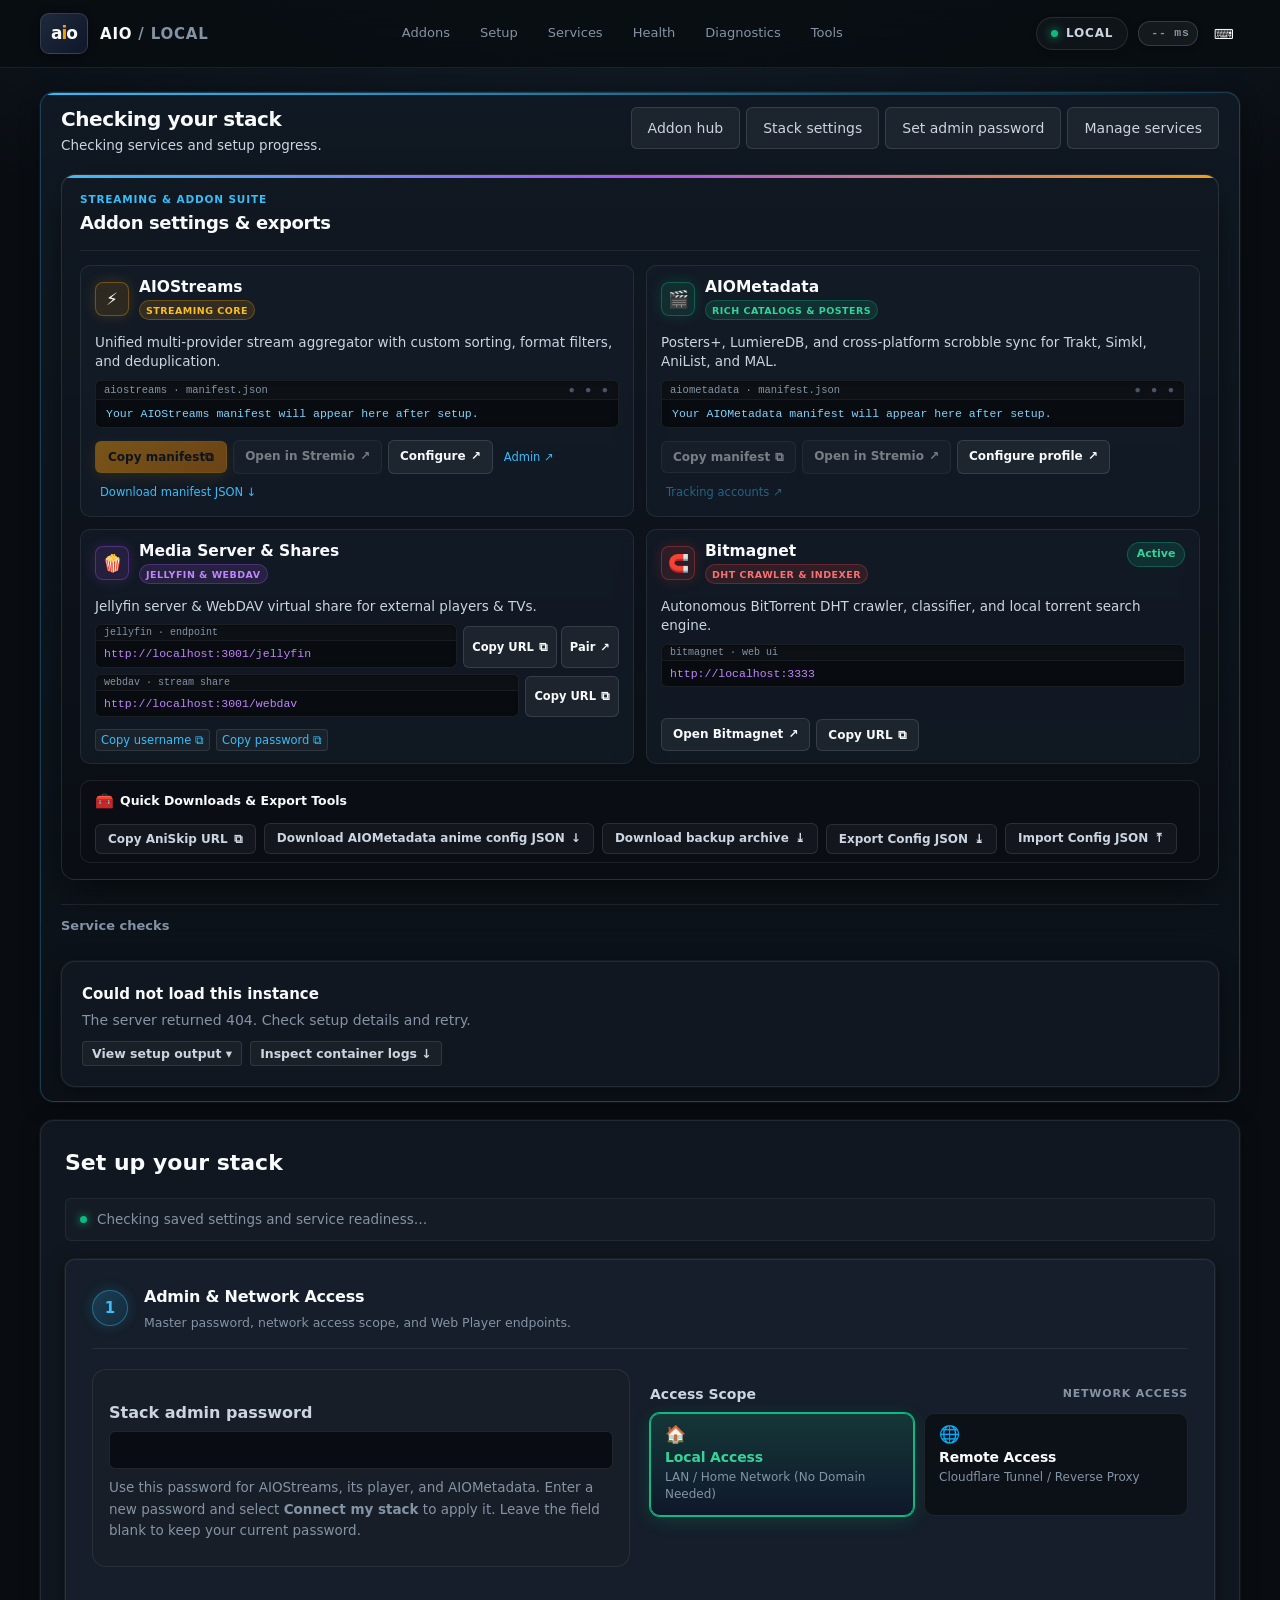
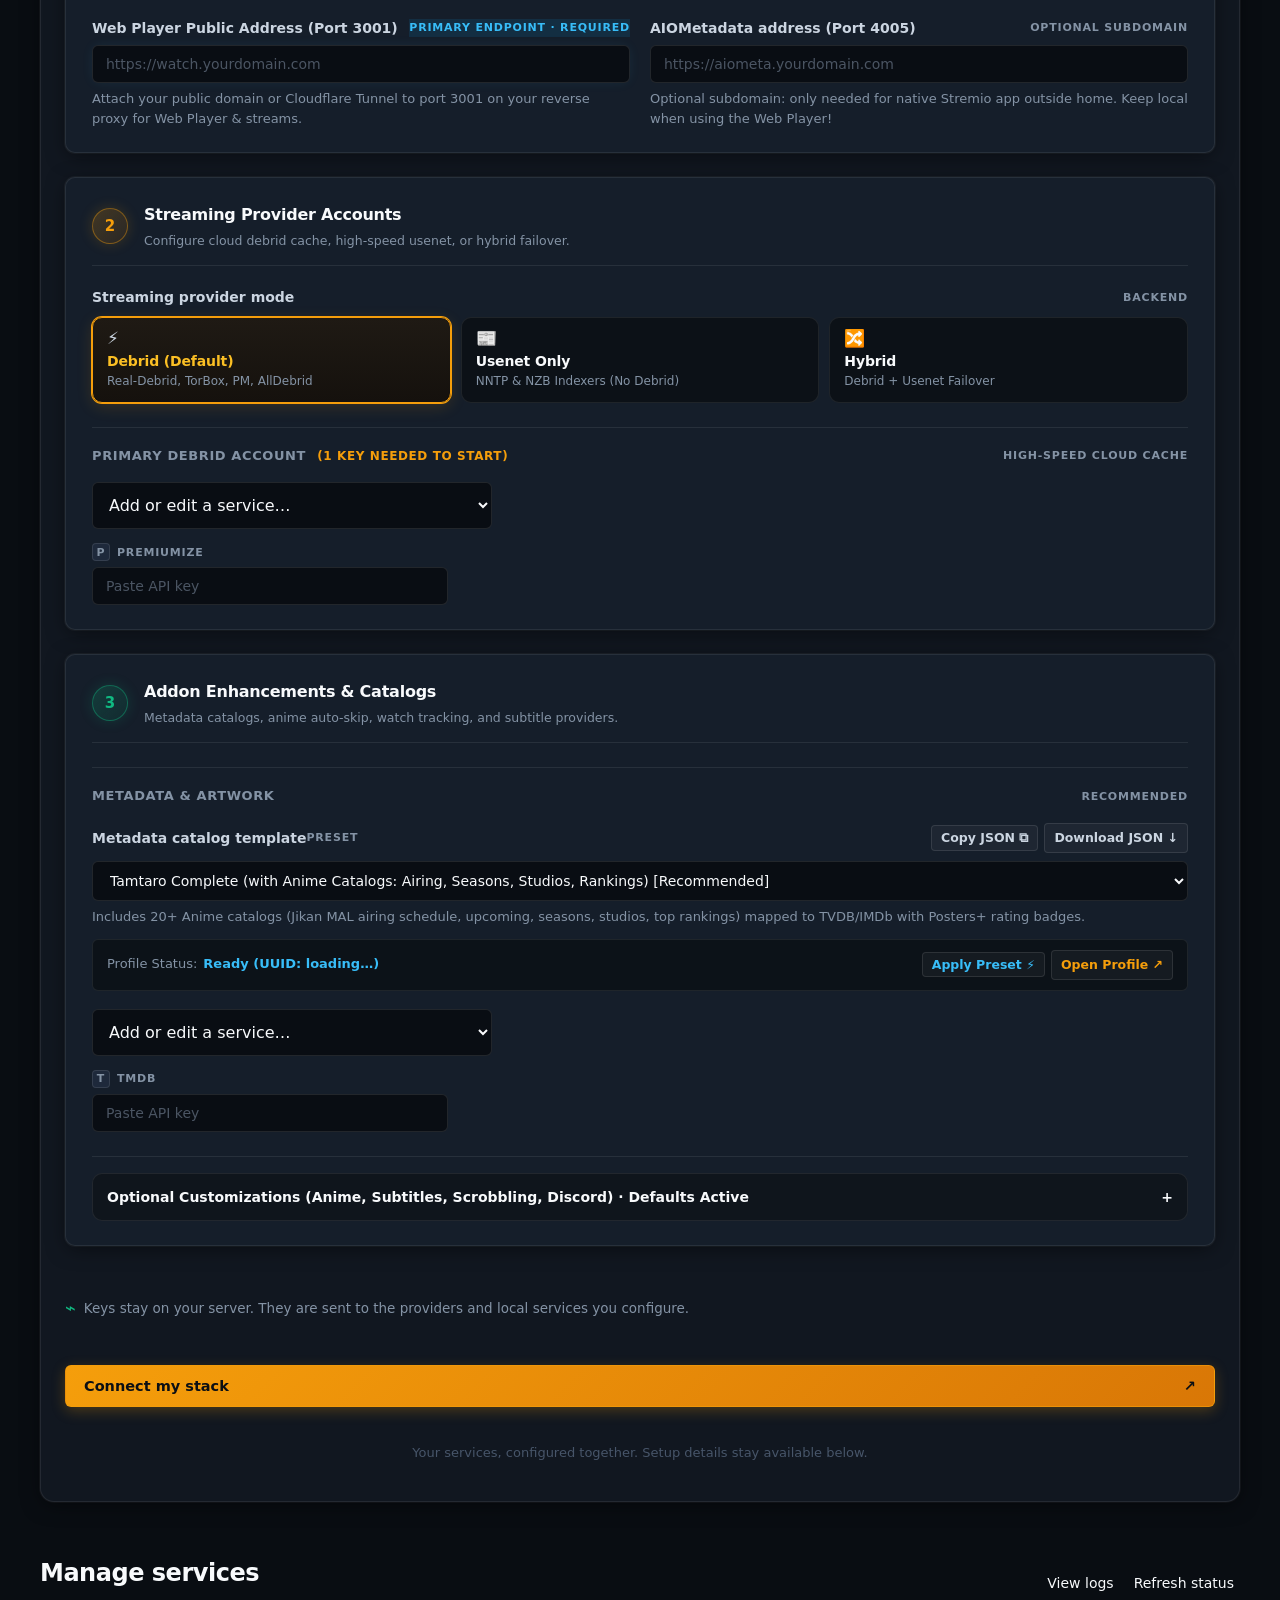
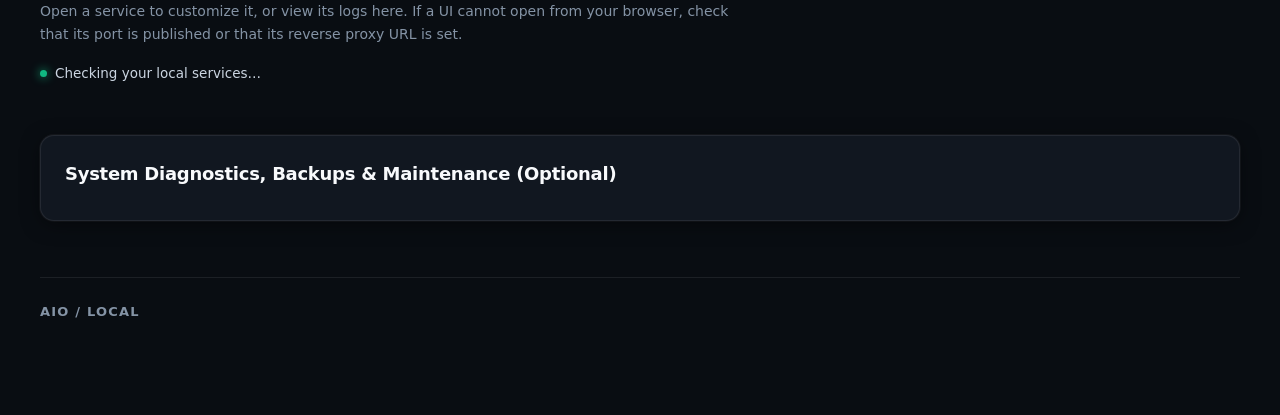
==== commit 02f99ca5: "fix(cf): harden cloudflare tunnel and automated dns management in portal frontend" ====
--- a/index.html
+++ b/index.html
@@ -7,7 +7,7 @@
 <meta name="theme-color" content="#1e293b">
 <meta name="mobile-web-app-capable" content="yes">
 <meta name="apple-mobile-web-app-status-bar-style" content="black-translucent">
-<link rel="stylesheet" href="/assets/app.css"><script src="/assets/app.js" defer></script>
+<link rel="stylesheet" href="/assets/app.css?v=1.6.2"><script src="/assets/app.js?v=1.6.2" defer></script>
 </head>
 <body>
 <main>
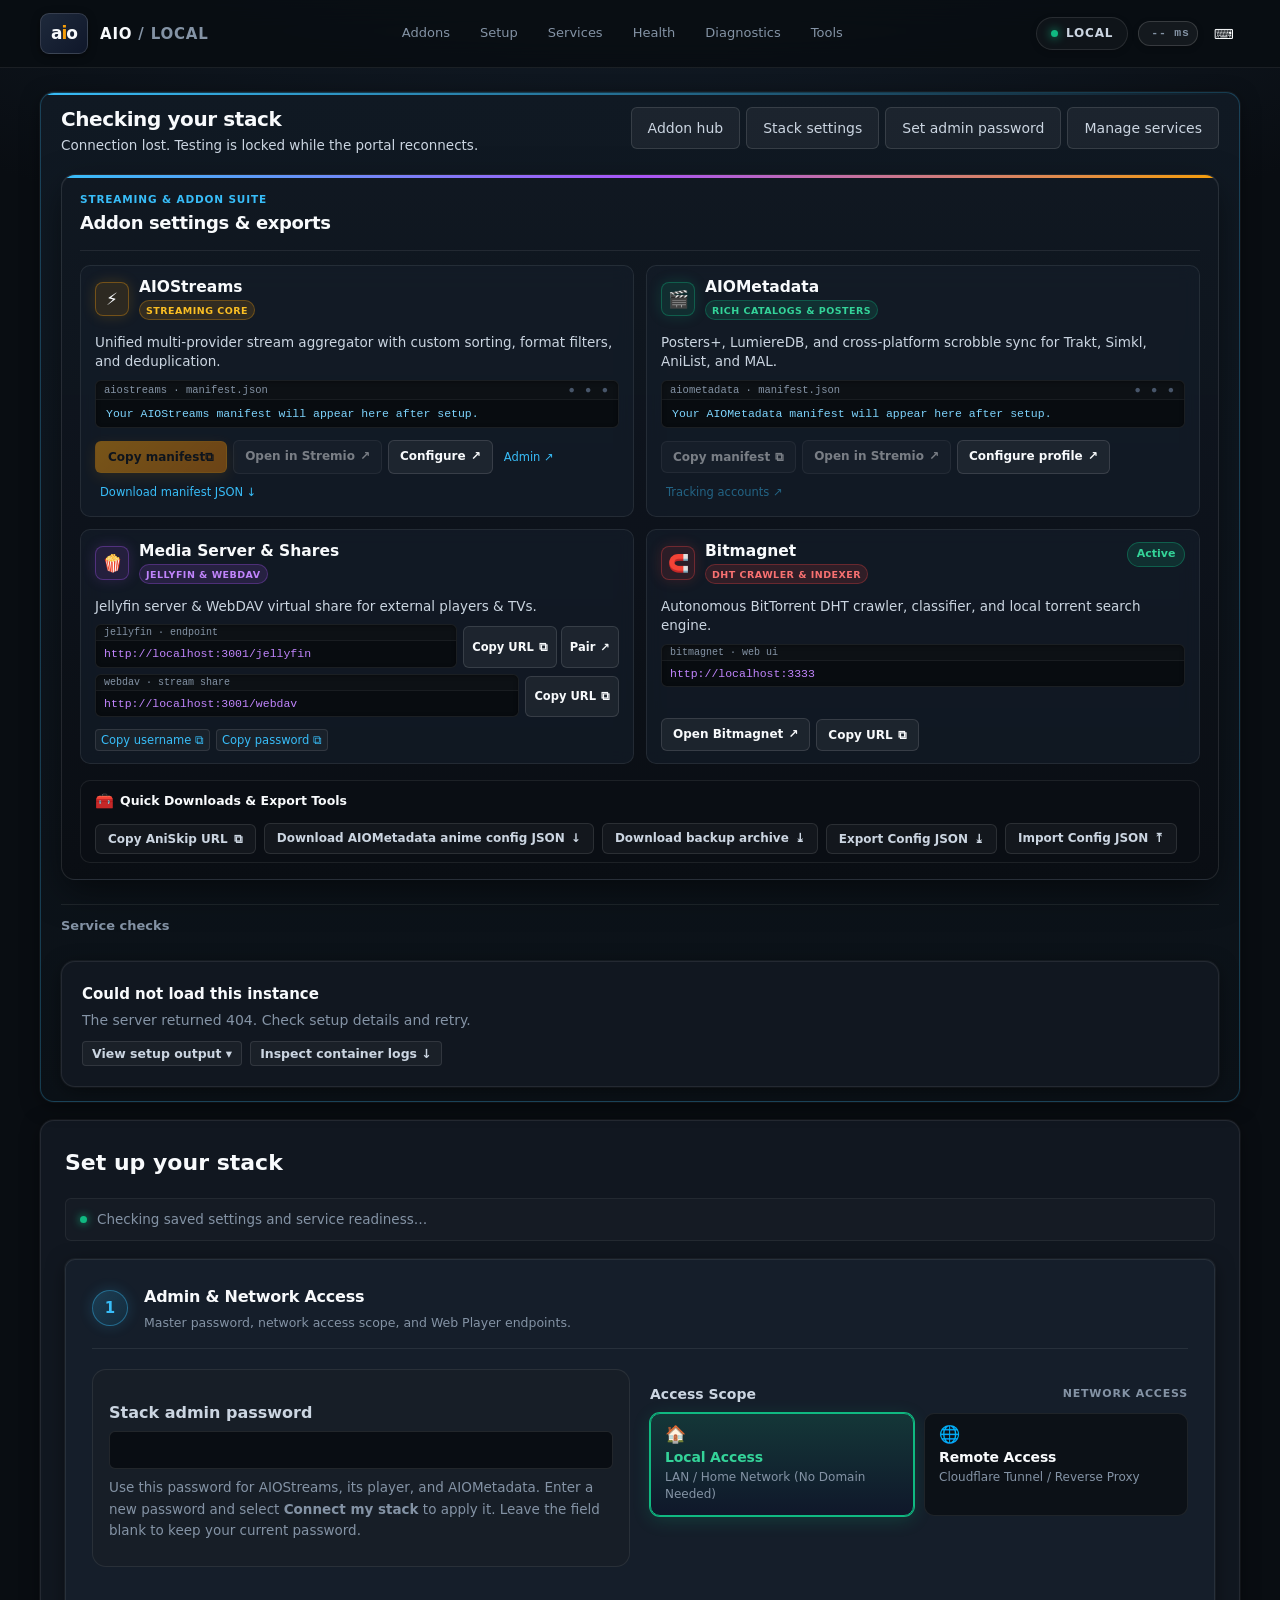
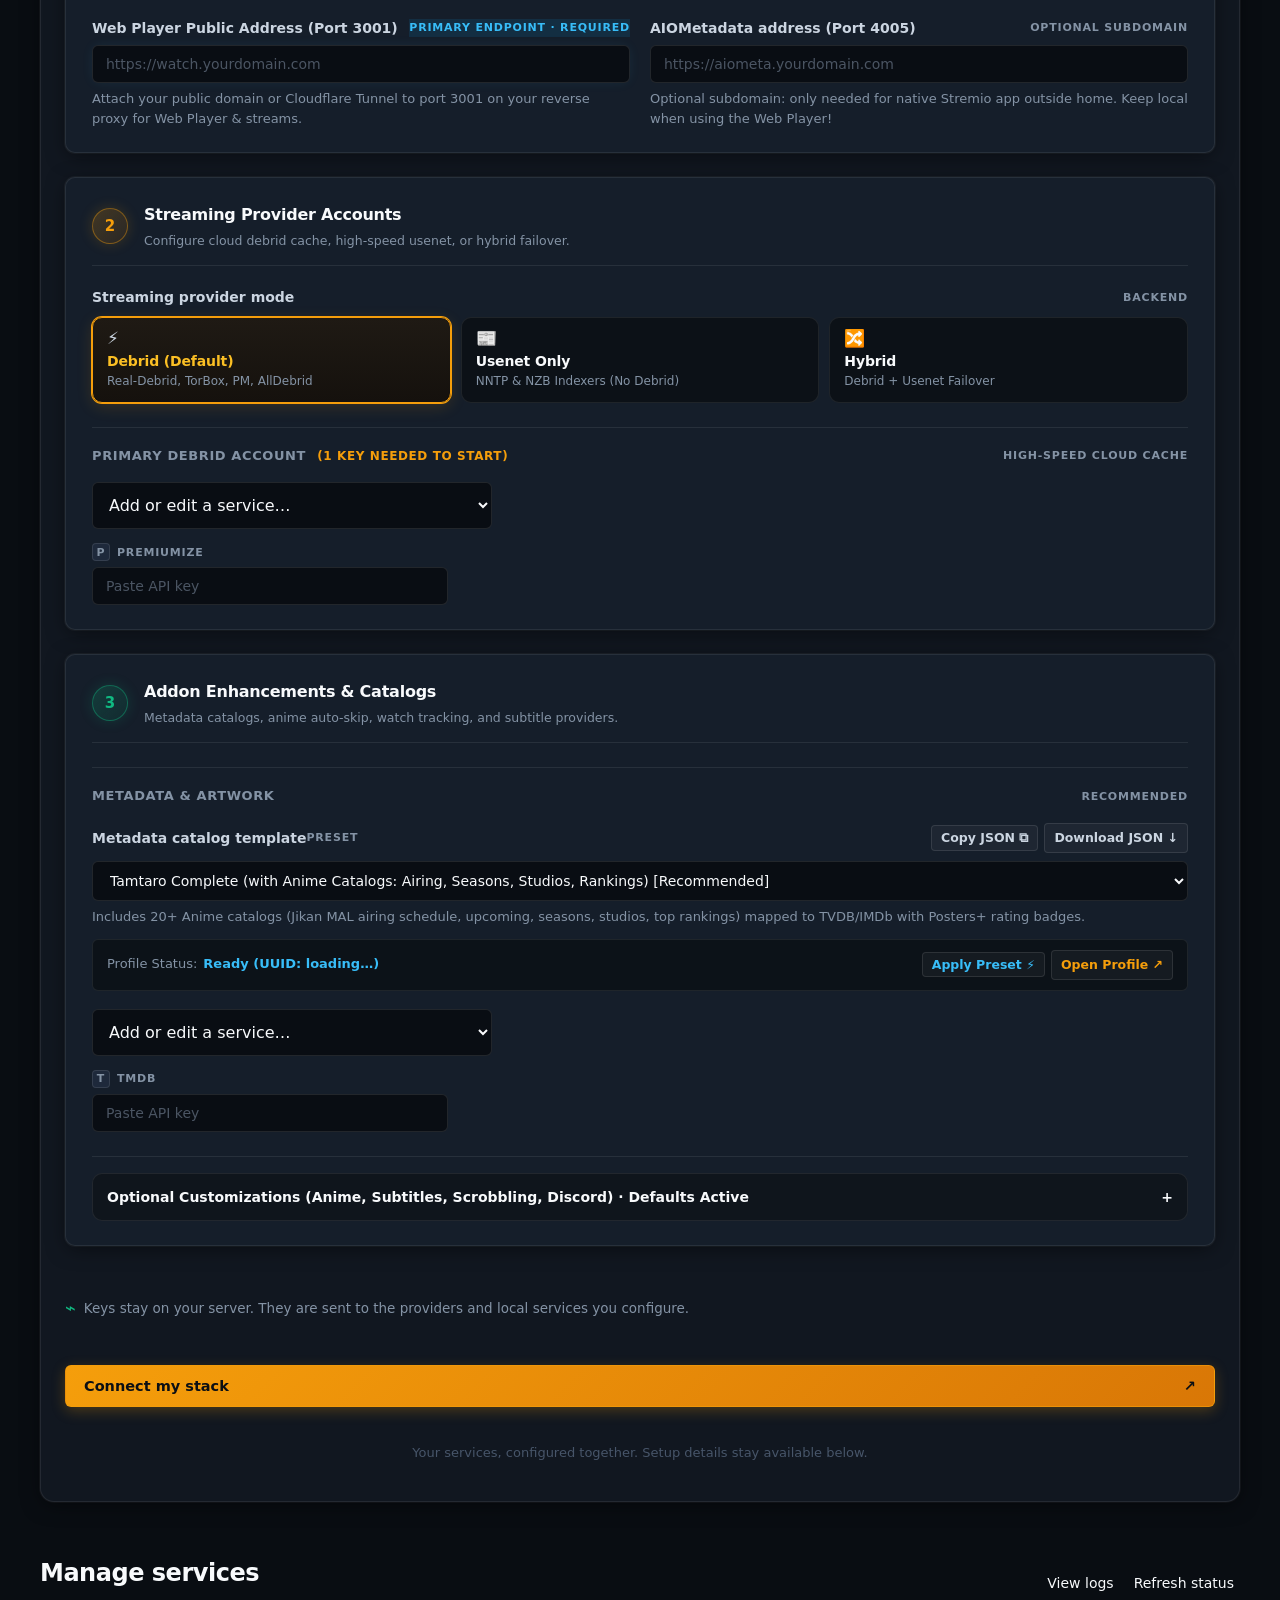
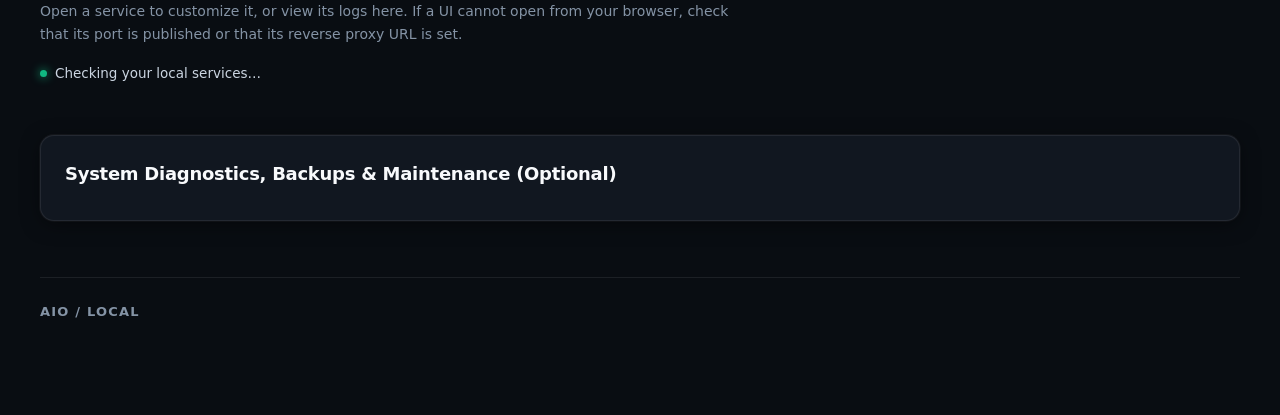
==== commit 10773d50: "fix(portal): resolve 502 bad gateway with automated cloudflared tunnel lifecycle and token persisten" ====
--- a/index.html
+++ b/index.html
@@ -7,7 +7,7 @@
 <meta name="theme-color" content="#1e293b">
 <meta name="mobile-web-app-capable" content="yes">
 <meta name="apple-mobile-web-app-status-bar-style" content="black-translucent">
-<link rel="stylesheet" href="/assets/app.css?v=1.6.2"><script src="/assets/app.js?v=1.6.2" defer></script>
+<link rel="stylesheet" href="/assets/app.css?v=1.6.3"><script src="/assets/app.js?v=1.6.3" defer></script>
 </head>
 <body>
 <main>
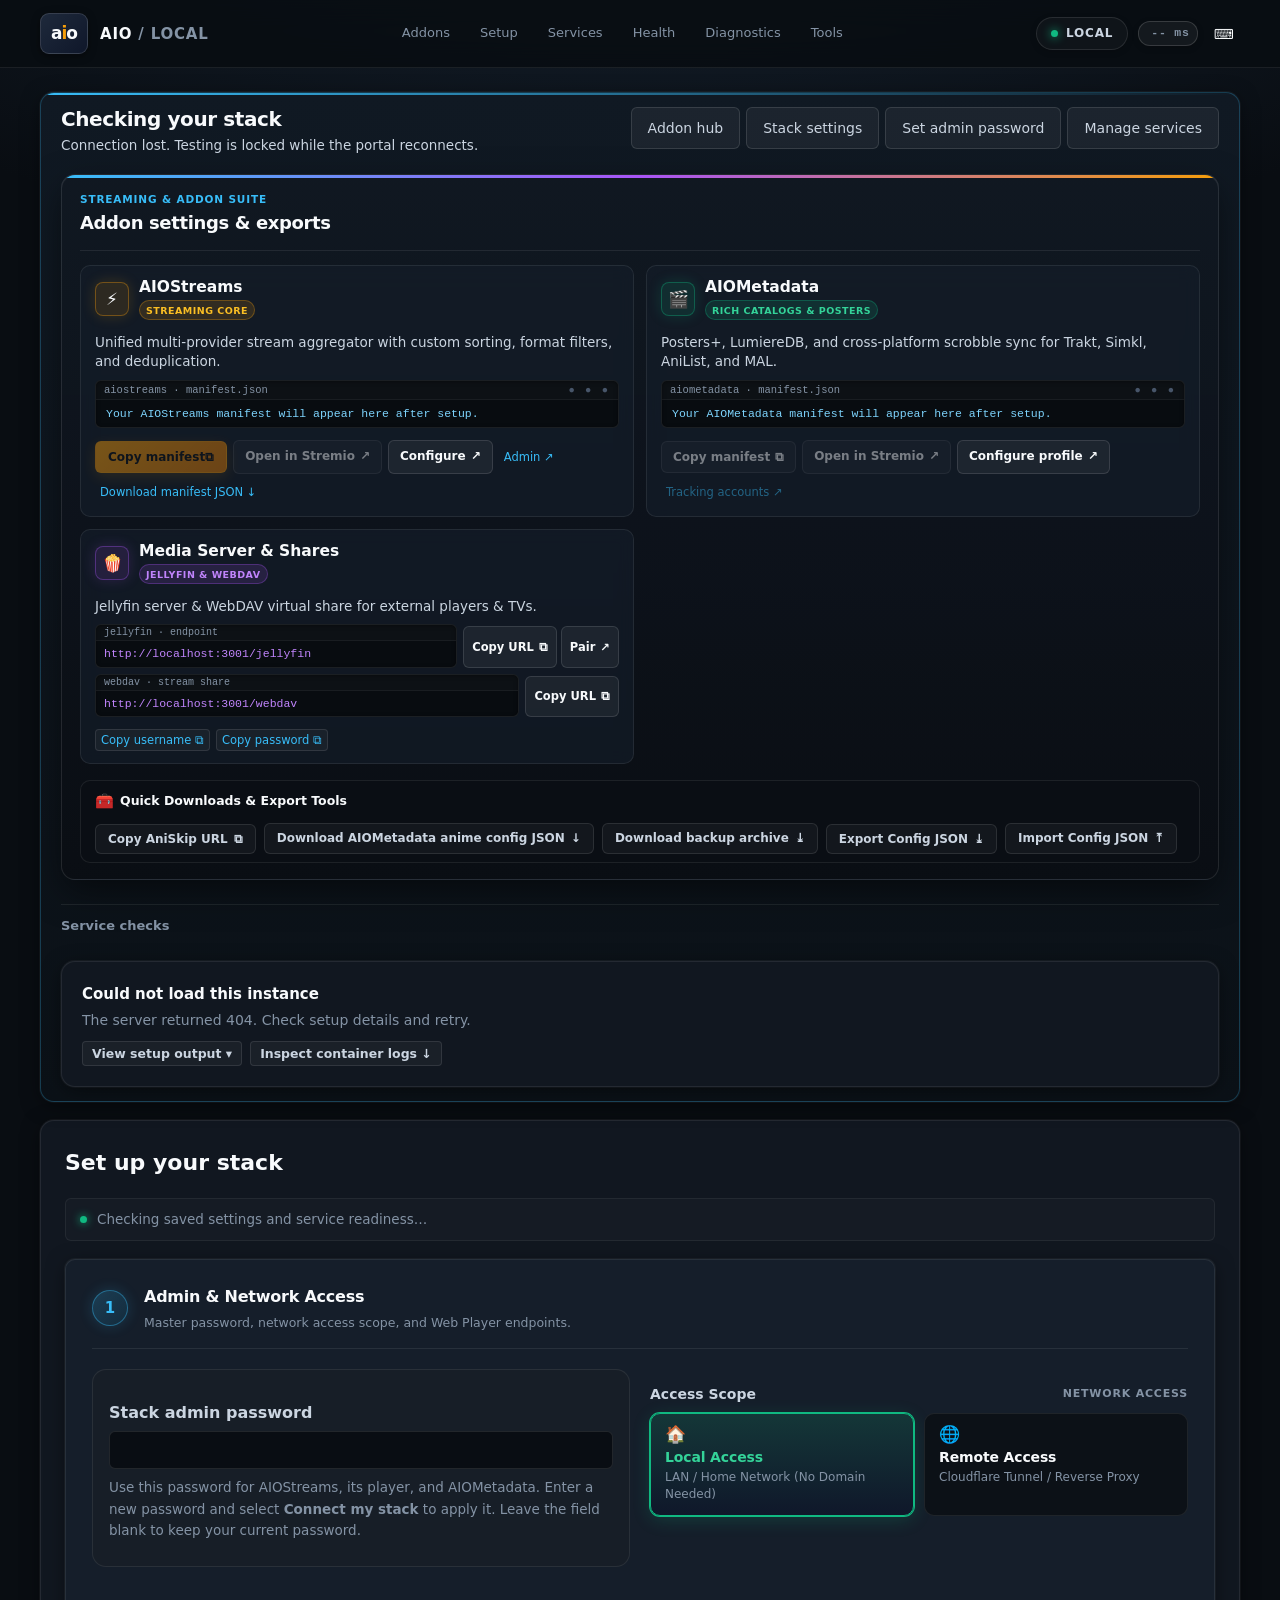
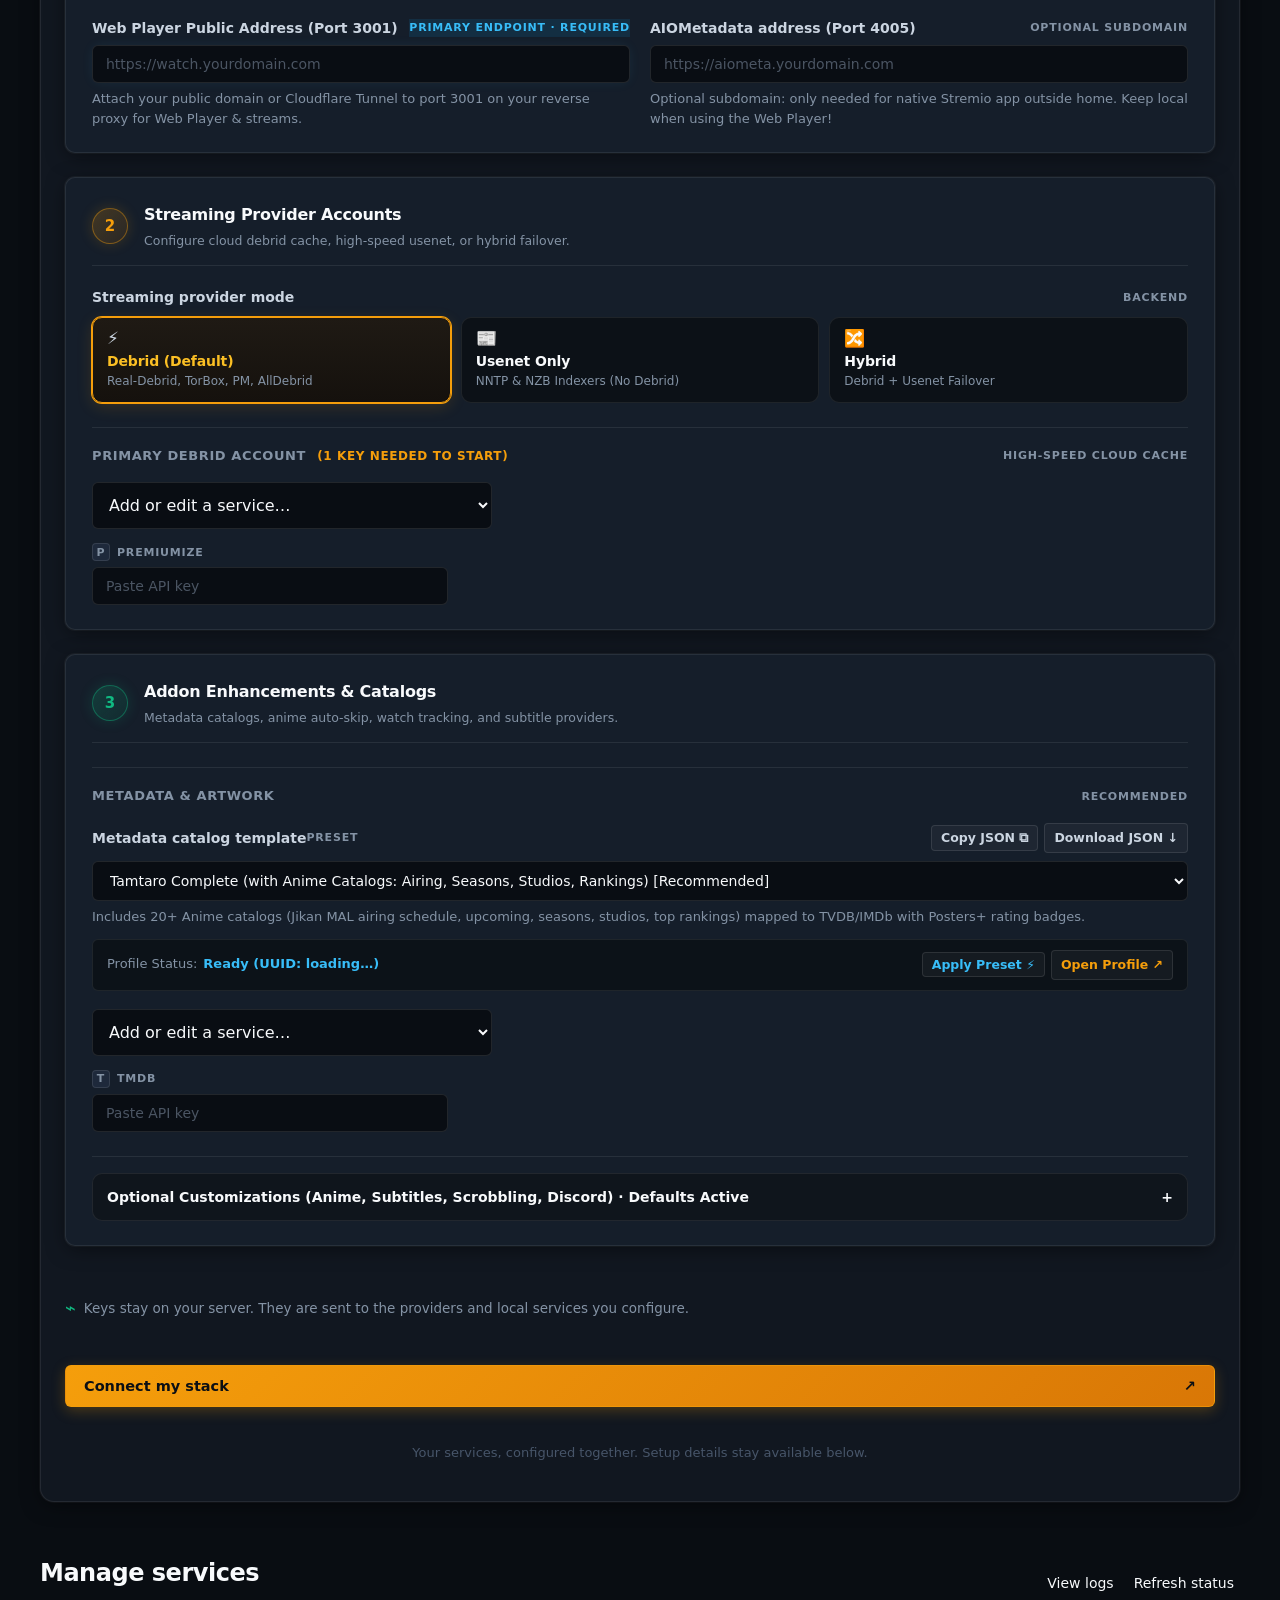
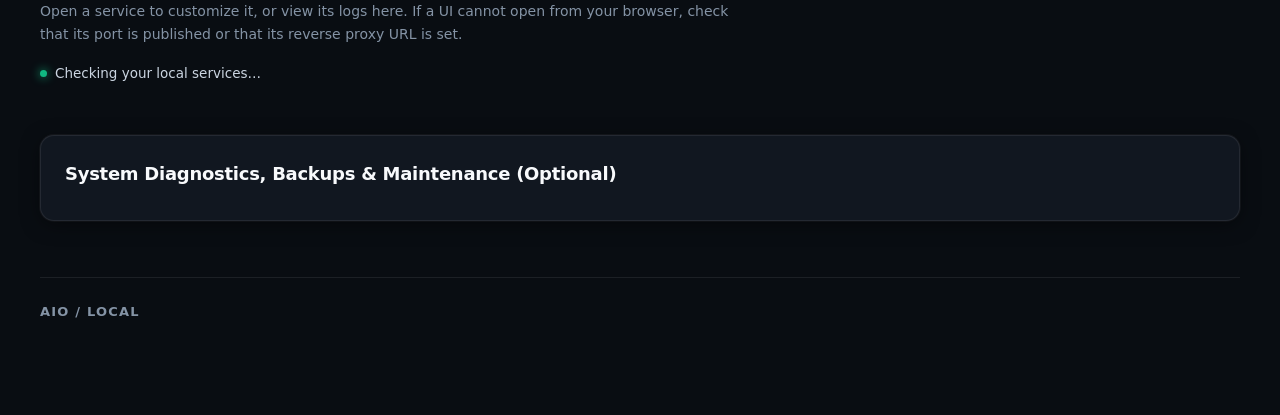
==== commit ba6d32eb: "feat(decommission): remove bitmagnet from bootstrap, portal, UI, doctor, and tests" ====
--- a/index.html
+++ b/index.html
@@ -159,29 +159,6 @@
         </div>
         <p id="player-sign-in-help" class="field-help" hidden>Pick your profile in the player and enter your stack admin password. If the player asks for a username, use the one copied above.</p>
       </div>
-
-      <!-- Card 4: Bitmagnet -->
-      <div class="addon-hub-card" id="hub-card-bitmagnet">
-        <div class="hub-card-header">
-          <div class="hub-card-title-group">
-            <span class="hub-card-icon icon-bitmagnet">🧲</span>
-            <div>
-              <h3>Bitmagnet</h3>
-              <span class="hub-badge badge-bitmagnet">DHT CRAWLER &amp; INDEXER</span>
-            </div>
-          </div>
-          <span class="status-pill online" id="bitmagnet-status-pill">Active</span>
-        </div>
-        <p class="hub-card-desc">Autonomous BitTorrent DHT crawler, classifier, and local torrent search engine.</p>
-        <div class="manifest-preview hub-endpoint-preview">
-          <div class="code-label"><span>bitmagnet · web ui</span></div>
-          <code id="bitmagnet-endpoint-display">http://localhost:3333</code>
-        </div>
-        <div class="hub-card-actions">
-          <a id="open-bitmagnet" class="light-button" href="http://localhost:3333" target="_blank" rel="noopener noreferrer"><span>Open Bitmagnet</span> <span>↗</span></a>
-          <button type="button" id="copy-bitmagnet-url" class="light-button hub-btn-copy" title="Copy Bitmagnet URL"><span>Copy URL</span> <span>⧉</span></button>
-        </div>
-      </div>
     </div>
 
     <!-- Bottom Toolbar: Quick Downloads / Tools bar -->
@@ -453,7 +430,7 @@
       <span class="isolation-icon">🔒</span>
       <div class="isolation-content">
         <strong class="isolation-title">Local Network Isolation &amp; Privacy:</strong>
-        <p class="isolation-sub">AIOMetadata, Prowlarr, Zilean, StremThru, and Bitmagnet remain 100% private on <code>stremio-net</code>. Only Port 3001 (Web Player / streams) is exposed externally. All indexing databases and credential keys remain completely private.</p>
+        <p class="isolation-sub">AIOMetadata, Prowlarr, Zilean, and StremThru remain 100% private on <code>stremio-net</code>. Only Port 3001 (Web Player / streams) is exposed externally. All indexing databases and credential keys remain completely private.</p>
       </div>
     </div>
   </div>
--- a/assets/app.css
+++ b/assets/app.css
@@ -3242,11 +3242,6 @@
   border: 1px solid rgba(168, 85, 247, 0.35);
   box-shadow: 0 0 14px rgba(168, 85, 247, 0.18);
 }
-.icon-bitmagnet {
-  background: rgba(239, 68, 68, 0.12);
-  border: 1px solid rgba(239, 68, 68, 0.35);
-  box-shadow: 0 0 14px rgba(239, 68, 68, 0.18);
-}
 .hub-card-title-group h3 {
   margin: 0;
   font-size: 15.5px;
@@ -3278,11 +3273,6 @@
   background: rgba(168, 85, 247, 0.14);
   color: #c084fc;
   border: 1px solid rgba(168, 85, 247, 0.3);
-}
-.badge-bitmagnet {
-  background: rgba(239, 68, 68, 0.14);
-  color: #f87171;
-  border: 1px solid rgba(239, 68, 68, 0.3);
 }
 .status-pill {
   display: inline-flex;
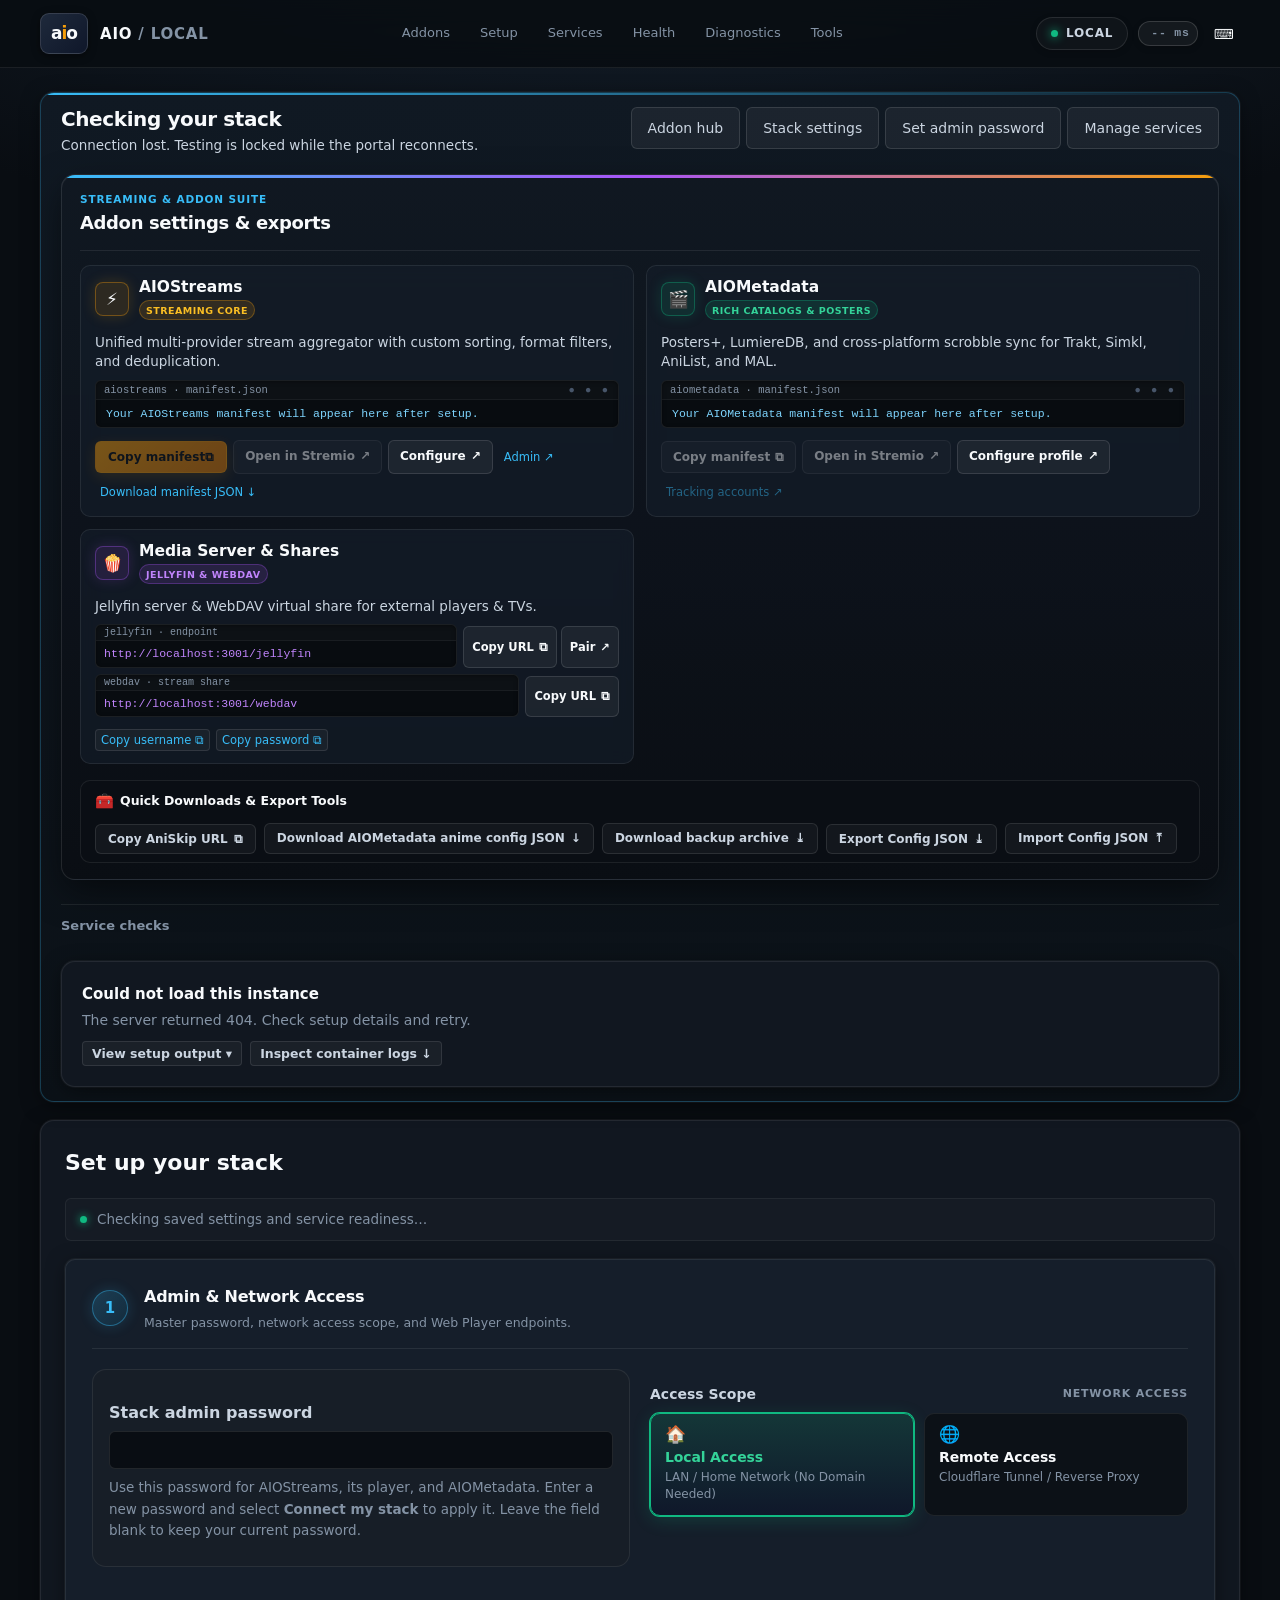
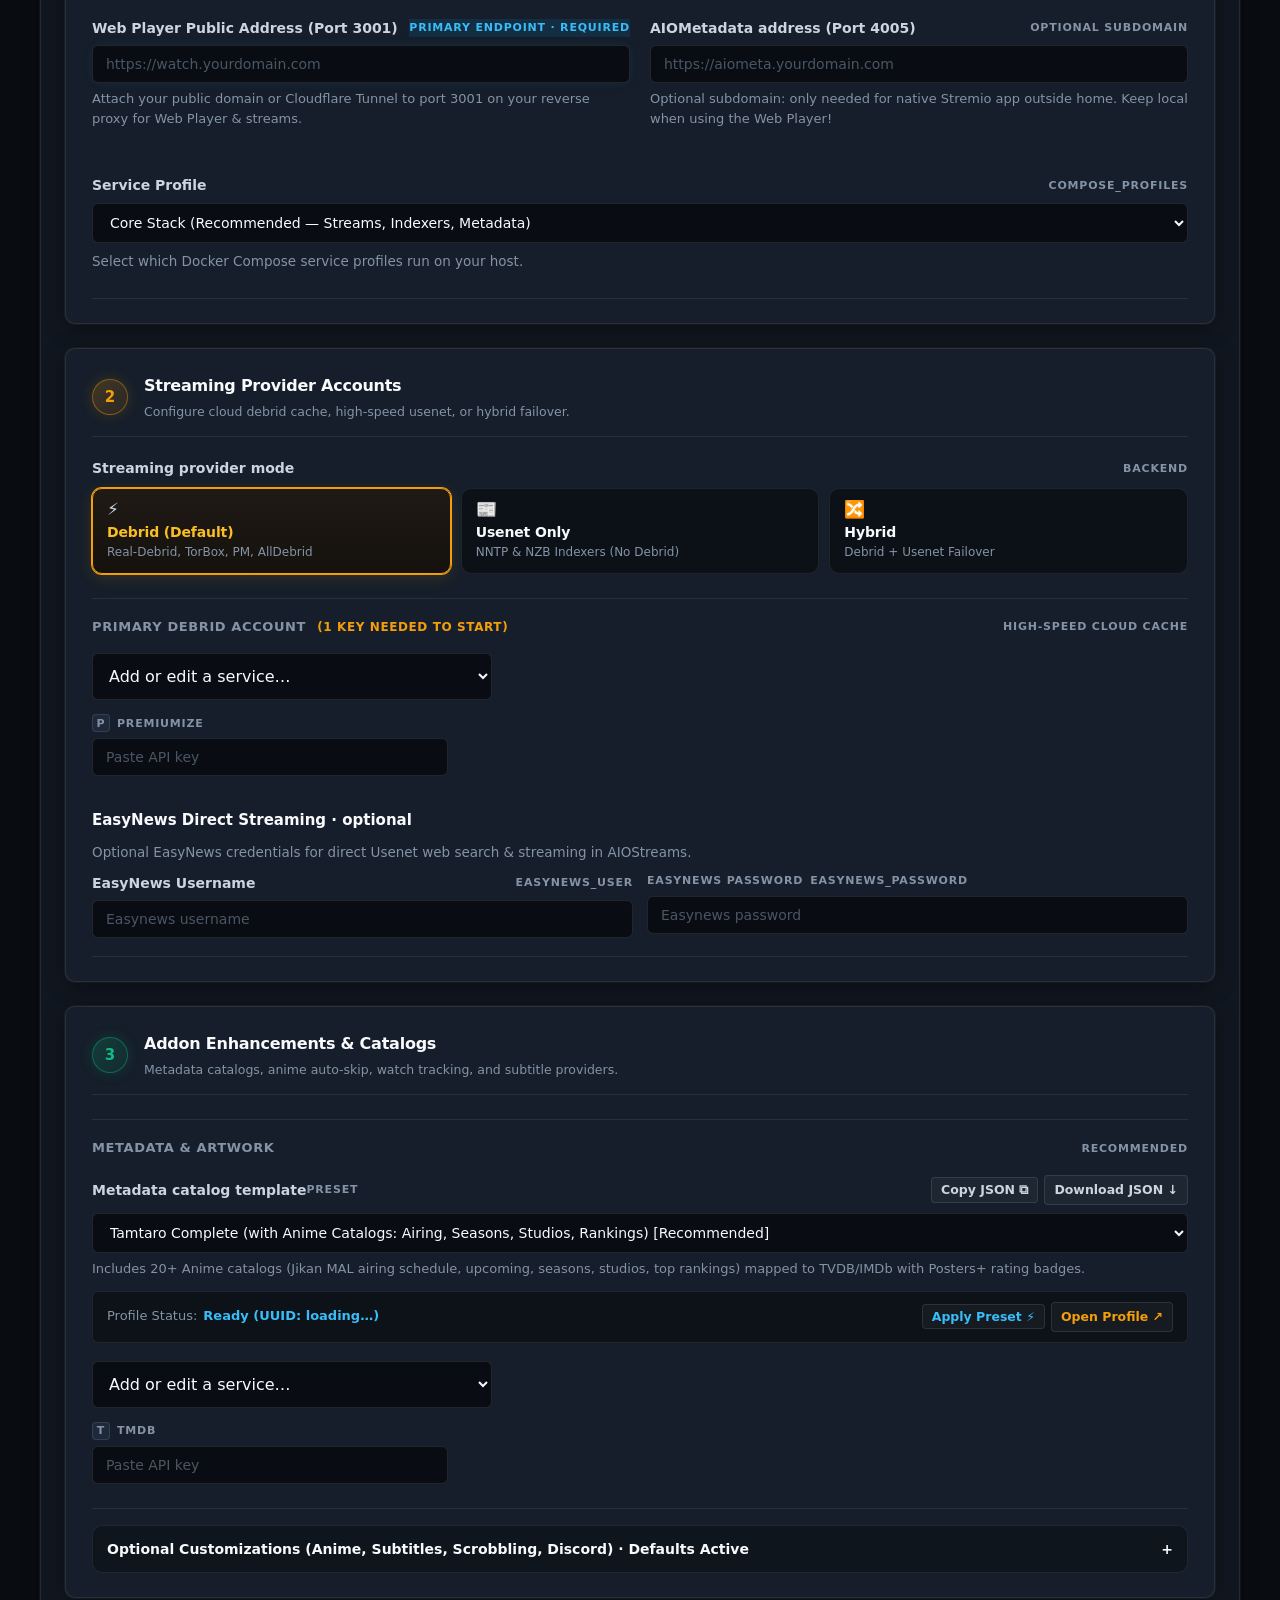
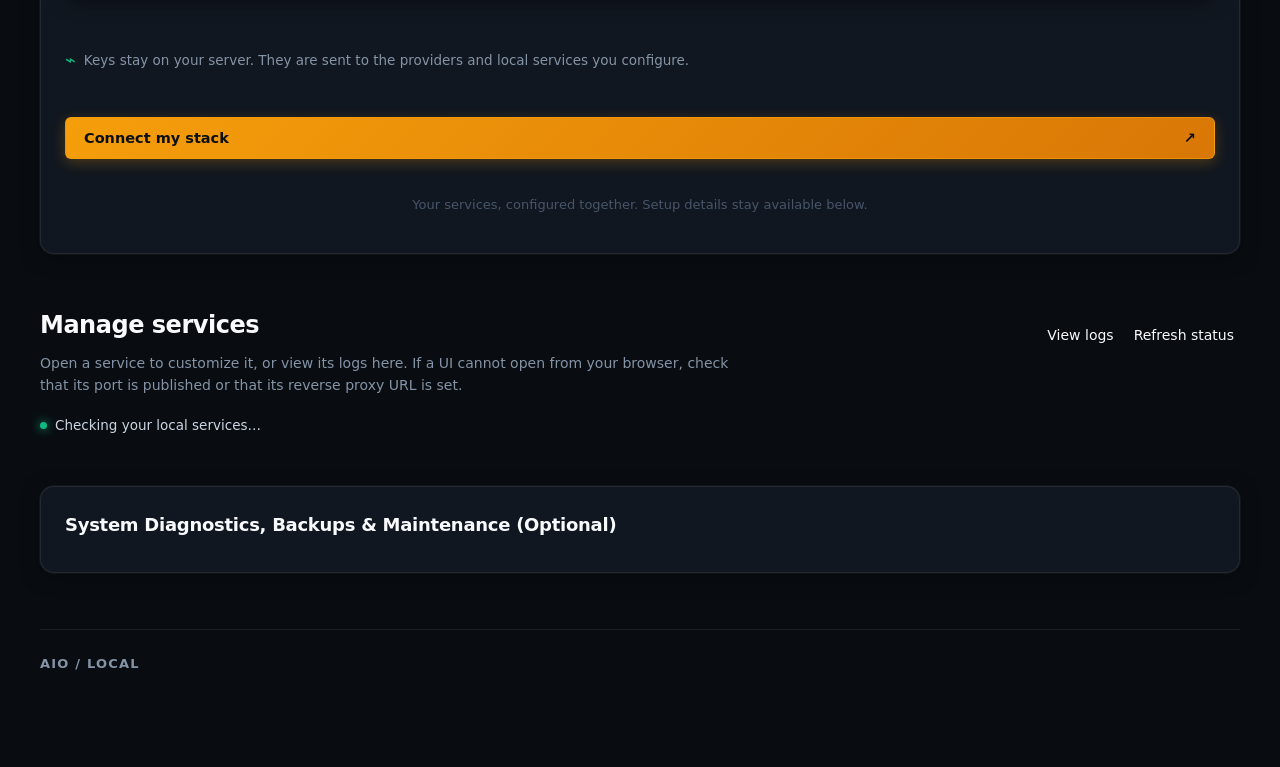
==== commit dc2f2f4a: "feat(portal): add backup browser/restore, cache preview, tunnel/restart controls, setup options, and" ====
--- a/index.html
+++ b/index.html
@@ -42,6 +42,14 @@
   </div>
   <div id="ready-actions" class="ready-banner-bar" hidden>
     <div class="stack-actions playback-actions">
+      <div class="playback-test-inputs">
+        <select id="playback-test-kind" aria-label="Playback test media type">
+          <option value="movie" selected>Movie</option>
+          <option value="series">Series</option>
+          <option value="anime">Anime</option>
+        </select>
+        <input id="playback-test-id" type="text" aria-label="Playback test content ID" placeholder="IMDb ID (default tt1375666)" spellcheck="false">
+      </div>
       <button type="button" id="btn-test-playback" disabled aria-describedby="startup-message" class="primary-button test-playback-btn"><span>Test my setup</span><span>▶</span></button>
       <div id="deployment-players" class="player-showcase-bar">
         <a id="aiostreams-player-action" class="light-button player-action-btn player-action-btn-highlight" href="#" target="_blank" rel="noopener noreferrer" style="display:none;">Open Web Player ▶</a>
@@ -263,6 +271,18 @@
       <input id="aiometadata-host" name="AIOMETADATA_HOST" type="url" placeholder="https://aiometa.yourdomain.com" spellcheck="false">
       <p class="field-help" id="aiometa-url-help">Optional subdomain: only needed for native Stremio app outside home. Keep local when using the Web Player!</p>
     </div>
+  </div>
+
+  <div class="optional-setup" style="margin-top:14px;">
+    <label class="field-label" for="compose-profiles">Service Profile <span>COMPOSE_PROFILES</span></label>
+    <select id="compose-profiles" name="COMPOSE_PROFILES" aria-label="Docker Compose service profiles">
+      <option value="core" selected>Core Stack (Recommended — Streams, Indexers, Metadata)</option>
+      <option value="core,anime">Core + Anime Stack (Adds Anime Kitsu &amp; Jikan API)</option>
+      <option value="core,tunnel">Core + Built-in Cloudflare Tunnel</option>
+      <option value="core,anime,tunnel">Core + Anime + Built-in Cloudflare Tunnel</option>
+      <option value="all">All Services</option>
+    </select>
+    <p class="field-help">Select which Docker Compose service profiles run on your host.</p>
   </div>
 
   <div id="remote-access-guide" class="remote-access-guide-card" style="display:none;">
@@ -401,9 +421,11 @@
           <span class="cf-dns-meta-badge" id="cf-token-meta-text"></span>
         </div>
 
-        <div class="integrated-proxy-actions" style="margin-top:14px;margin-bottom:0;">
+        <div class="integrated-proxy-actions" style="margin-top:14px;margin-bottom:0;flex-wrap:wrap;">
           <button type="button" id="btn-save-cf-token" class="light-button">Save Tunnel Token 💾</button>
           <button type="button" id="btn-start-cf-tunnel" class="light-button">Start Local Tunnel ▶</button>
+          <button type="button" id="btn-stop-cf-tunnel" class="light-button">Stop Tunnel ■</button>
+          <button type="button" id="btn-restart-cf-tunnel" class="light-button">Restart Tunnel ↻</button>
           <button type="button" id="btn-push-cf-dns" class="light-button" style="border-color:rgba(56,189,248,0.4);color:#38bdf8;">Push DNS to Cloudflare 🚀</button>
         </div>
 
@@ -533,6 +555,15 @@
       <p class="field-help" style="margin-top:10px">Streams are fetched on-demand natively via multi-threaded NNTP downloads and proxied via AIOStreams BuiltinProxy. No debrid subscription is needed.</p>
     </div>
   </div>
+
+  <div class="optional-setup" id="easynews-setup" style="margin-top:14px;">
+    <h3>EasyNews Direct Streaming · optional</h3>
+    <p>Optional EasyNews credentials for direct Usenet web search &amp; streaming in AIOStreams.</p>
+    <div class="field-grid">
+      <label><span class="field-label">EasyNews Username <span>EASYNEWS_USER</span></span><input id="easynews-user" name="EASYNEWS_USER" type="text" autocomplete="off" placeholder="Easynews username"></label>
+      <label><span class="field-label"><span class="field-title">EasyNews Password <span>EASYNEWS_PASSWORD</span></span><small id="easynews-pass-saved" class="saved-indicator"></small><button type="button" id="easynews-pass-remove" class="clear-key" hidden aria-label="Clear saved EasyNews password">×</button></span><input id="easynews-pass" name="EASYNEWS_PASSWORD" type="password" autocomplete="new-password" placeholder="Easynews password"></label>
+    </div>
+  </div>
 </div>
 
 <!-- STEP 3: Addon Enhancements & Catalogs -->
@@ -612,7 +643,13 @@
     </div>
 
     <div class="optional-setup"><h3>Watch tracking &amp; scrobbling (Trakt · Simkl · AniList · MAL) · optional</h3><p>AIOMetadata automatically syncs your watch history, progress, and personal lists in real time across Trakt, Simkl, AniList, and MyAnimeList. 1-click OAuth sign-in is built-in; you can also specify your own custom developer app keys below if preferred.</p><div style="margin:12px 0 16px"><a id="setup-connect-tracking" class="light-button disabled" href="#" target="_blank" rel="noopener noreferrer"><span>Sign in &amp; link tracking accounts in AIOMetadata</span><span>↗</span></a></div><div id="tracking-fields" class="field-grid"></div><div style="margin-top:14px;border-top:1px solid var(--line);padding-top:12px"><label class="field-label" for="discord-webhook-url">Simulcast airing alert webhook (Discord / Apprise) <span>OPTIONAL</span></label><div style="display:flex;gap:8px;margin-top:6px"><input id="discord-webhook-url" name="DISCORD_WEBHOOK_URL" type="url" placeholder="https://discord.com/api/webhooks/..." style="flex:1" autocomplete="off"><button type="button" id="test-webhook-btn" class="mini-action-btn" style="white-space:nowrap">Test Webhook ↗</button></div><p class="field-help">Dispatches instant notifications the moment new seasonal anime episodes air with verified debrid streams.</p></div></div>
-    <div class="optional-setup" style="border-bottom:none"><h3>Subtitles &amp; extra accounts · optional</h3><p>Configure SubDL, SubSource, or Wyzie for subtitle fetching, or off-cloud storage providers.</p><div id="extra-fields" class="field-grid"></div></div>
+    <div class="optional-setup"><h3>Subtitles &amp; extra accounts · optional</h3><p>Configure OpenSubtitles, SubDL, SubSource, or Wyzie for subtitle fetching, or off-cloud storage providers.</p><div id="extra-fields" class="field-grid"></div></div>
+    <div class="optional-setup" style="border-bottom:none"><h3>Playback, media server &amp; caching · optional</h3>
+      <label class="optional-service"><input id="aio-precache-next-episode" type="checkbox"> Pre-cache next episode streams in AIOStreams (<code>AIO_PRECACHE_NEXT_EPISODE</code>)</label>
+      <p>Prefetches the next episode stream in the background for instant binge-watching transitions (increases background provider API calls).</p>
+      <label class="optional-service" style="margin-top:10px;"><input id="jellyfin-enabled" type="checkbox" checked> Enable embedded Jellyfin server &amp; Web Player bridge (<code>JELLYFIN_ENABLED</code>)</label>
+      <p>Exposes the built-in Jellyfin-compatible server endpoint for external TV apps and the embedded Web Player.</p>
+    </div>
   </details>
 </div>
 <div class="save-note"><span>⌁</span> Keys stay on your server. They are sent to the providers and local services you configure.</div>
@@ -637,7 +674,10 @@
 <section class="operations-section panel" id="maintenance">
 <div class="integrations-heading">
   <div><div class="eyebrow">STACK READINESS &amp; STORAGE</div><h2>Readiness and maintenance.</h2></div>
-  <button id="refresh-maintenance" class="light-button">Refresh status ↻</button>
+  <div style="display:flex;gap:8px;flex-wrap:wrap;align-items:center;">
+    <button id="refresh-maintenance" class="light-button">Refresh status ↻</button>
+    <button type="button" id="btn-restart-stack" class="light-button" style="border-color:rgba(251,191,36,0.4);color:#fbbf24;">Safe Stack Restart ↻</button>
+  </div>
 </div>
 <p class="section-description">Configured keys and reachable services are separate from authorization and playback checks.</p>
 <div class="operations-grid">
@@ -656,7 +696,7 @@
     </div>
   </div>
 
-  <div class="op-card">
+  <div class="op-card op-card-wide">
     <div class="op-card-header">
       <div class="op-card-title-group">
         <span class="op-badge">STORAGE</span>
@@ -664,10 +704,25 @@
       </div>
       <span class="op-status-dot"></span>
     </div>
-    <p class="op-card-desc">Generates a complete standalone archive of your configs, databases, and keys.</p>
-    <div class="op-card-actions">
-      <a class="light-button" href="/api/backup" download style="text-decoration:none;">Download fresh backup ⤓</a>
-    </div>
+    <p class="op-card-desc">Generates a complete standalone archive of your configs, databases, and keys, or restores from a saved snapshot.</p>
+    <div class="op-card-actions" style="flex-wrap:wrap;justify-content:space-between;">
+      <div style="display:flex;gap:8px;flex-wrap:wrap;align-items:center;">
+        <a class="light-button" href="/api/backup" download style="text-decoration:none;">Download fresh backup ⤓</a>
+        <button type="button" id="btn-refresh-backups" class="light-button">Refresh archives ↻</button>
+      </div>
+      <div class="backup-retention-bar">
+        <label class="field-label" for="backup-keep-last" style="margin:0;white-space:nowrap;">Keep last</label>
+        <select id="backup-keep-last" aria-label="Number of backup archives to keep">
+          <option value="3">3 archives</option>
+          <option value="5" selected>5 archives</option>
+          <option value="10">10 archives</option>
+          <option value="15">15 archives</option>
+          <option value="30">30 archives</option>
+        </select>
+        <button type="button" id="btn-maintenance-prune-backups" class="light-button">Prune old backups ⤓</button>
+      </div>
+    </div>
+    <div id="backup-archives-list" class="backup-archives-list" aria-live="polite">Loading backup archives…</div>
     <div class="op-console">
       <div class="op-console-header"><span>backup · release</span><span class="code-dot">● ● ●</span></div>
       <pre id="maintenance-output" aria-live="polite">Checking saved release…</pre>
@@ -786,7 +841,9 @@
       <span class="op-status-dot"></span>
     </div>
     <p class="op-card-desc">Clears transient scrapers and search caches while preserving credentials and DBs.</p>
-    <div class="op-card-actions">
+    <label class="optional-service" style="margin:0;font-size:13px;"><input type="checkbox" id="clean-cache-posters"> Include Posters+ Image Cache</label>
+    <div class="op-card-actions op-actions-split" style="flex-wrap:wrap;">
+      <button type="button" id="preview-cache" class="light-button">Preview Cache 🔍</button>
       <button id="clean-cache" class="light-button">Clear temporary cache 🧹</button>
     </div>
     <div class="op-console">
@@ -854,7 +911,7 @@
     <div class="op-card-inputs">
       <div class="op-input-group">
         <label class="field-label" for="smoke-kind">Type</label>
-        <select id="smoke-kind"><option value="movie">Movie</option><option value="series">Episode/series</option></select>
+        <select id="smoke-kind"><option value="movie">Movie</option><option value="series">Episode/series</option><option value="anime">Anime</option></select>
       </div>
       <div class="op-input-group">
         <label class="field-label" for="smoke-id">ID</label>
@@ -882,7 +939,7 @@
     <div class="op-card-inputs">
       <div class="op-input-group">
         <label class="field-label" for="provider-check">Provider</label>
-        <select id="provider-check" aria-label="Provider service to validate"><option value="tmdb">TMDB</option><option value="realdebrid">Real-Debrid</option><option value="premiumize">Premiumize</option><option value="torbox">TorBox</option></select>
+        <select id="provider-check" aria-label="Provider service to validate"><option value="tmdb">TMDB</option><option value="realdebrid">Real-Debrid</option><option value="premiumize">Premiumize</option><option value="torbox">TorBox</option><option value="alldebrid">AllDebrid</option><option value="debridlink">Debrid-Link</option><option value="easydebrid">EasyDebrid</option><option value="usenet">Usenet (Saved NNTP)</option><option value="nzb">NZB Indexer</option></select>
       </div>
       <div class="op-input-group">
         <label class="field-label" for="provider-key">Key</label>
@@ -990,7 +1047,7 @@
   </div>
   <div class="log-dialog-toolbar">
     <label for="logs-container-select">Service</label>
-    <select id="logs-container-select" aria-label="Select container service to inspect"><option value="aiostreams" selected>AIOStreams (Aggregator)</option><option value="prowlarr">Prowlarr (Indexers)</option><option value="flaresolverr">FlareSolverr (Antibot Bypass)</option><option value="zilean">Zilean (DMM Indexer)</option><option value="aiometadata">AIOMetadata (Metadata)</option><option value="anime-kitsu">Anime Kitsu (Metadata)</option><option value="postersplus">Posters+ (Metadata)</option><option value="subsense">SubSense (Subtitles)</option><option value="stremthru">StremThru (Proxy &amp; Store)</option><option value="lumiere-db">LumiereDB (IMDb Search)</option><option value="portal">Portal Server</option><option value="controller">Controller &amp; Watchdog</option><option value="setup">Stack Setup (Provisioner)</option></select>
+    <select id="logs-container-select" aria-label="Select container service to inspect"><option value="aiostreams" selected>AIOStreams (Aggregator)</option><option value="prowlarr">Prowlarr (Indexers)</option><option value="flaresolverr">FlareSolverr (Antibot Bypass)</option><option value="zilean">Zilean (DMM Indexer)</option><option value="aiometadata">AIOMetadata (Metadata)</option><option value="anime-kitsu">Anime Kitsu (Metadata)</option><option value="jikan-api">Jikan API (MAL Metadata)</option><option value="postersplus">Posters+ (Metadata)</option><option value="subsense">SubSense (Subtitles)</option><option value="stremthru">StremThru (Proxy &amp; Store)</option><option value="lumiere-db">LumiereDB (IMDb Search)</option><option value="shared-postgres">Shared PostgreSQL (Database)</option><option value="shared-redis">Shared Redis (Cache)</option><option value="portal">Portal Server</option><option value="controller">Controller &amp; Watchdog</option><option value="setup">Stack Setup (Provisioner)</option></select>
     <button type="button" id="btn-fetch-logs" class="text-button">Refresh</button>
     <button type="button" id="copy-service-logs" class="text-button" disabled>Copy logs</button>
   </div>
--- a/assets/app.css
+++ b/assets/app.css
@@ -4035,3 +4035,88 @@
   box-shadow: 0 2px 0 #0f172a;
 }
 
+/* Quick-win controls: Playback test target inputs & Backup Browser */
+.playback-test-inputs {
+  display: flex;
+  gap: 8px;
+  align-items: center;
+  flex-wrap: wrap;
+}
+.playback-test-inputs select,
+.playback-test-inputs input {
+  padding: 8px 10px;
+  font-size: 13px;
+  min-width: 110px;
+}
+.playback-test-inputs input {
+  min-width: 190px;
+}
+.backup-retention-bar {
+  display: flex;
+  align-items: center;
+  gap: 8px;
+  flex-wrap: wrap;
+}
+.backup-retention-bar select {
+  padding: 6px 10px;
+  font-size: 13px;
+}
+.backup-archives-list {
+  display: flex;
+  flex-direction: column;
+  gap: 8px;
+  max-height: 240px;
+  overflow-y: auto;
+}
+.backup-archive-row {
+  display: flex;
+  align-items: center;
+  justify-content: space-between;
+  gap: 10px;
+  padding: 10px 12px;
+  background: rgba(255, 255, 255, 0.025);
+  border: 1px solid rgba(255, 255, 255, 0.08);
+  border-radius: var(--radius-xs);
+  flex-wrap: wrap;
+}
+.backup-archive-meta {
+  display: flex;
+  flex-direction: column;
+  gap: 3px;
+  min-width: 0;
+}
+.backup-archive-name {
+  font: 600 13px/1.3 var(--font-mono);
+  color: var(--text-main);
+  word-break: break-all;
+}
+.backup-archive-sub {
+  font-size: 12px;
+  color: var(--text-muted);
+  display: flex;
+  gap: 8px;
+  align-items: center;
+  flex-wrap: wrap;
+}
+.backup-archive-actions {
+  display: flex;
+  align-items: center;
+  gap: 8px;
+}
+.badge-pg-included {
+  color: #34d399;
+  background: rgba(52, 211, 153, 0.12);
+  border-color: rgba(52, 211, 153, 0.3);
+}
+.badge-pg-missing {
+  color: #fbbf24;
+  background: rgba(251, 191, 36, 0.12);
+  border-color: rgba(251, 191, 36, 0.3);
+}
+.badge-pg-unknown {
+  color: var(--text-muted);
+  background: rgba(148, 163, 184, 0.12);
+  border-color: rgba(148, 163, 184, 0.25);
+}
+
+
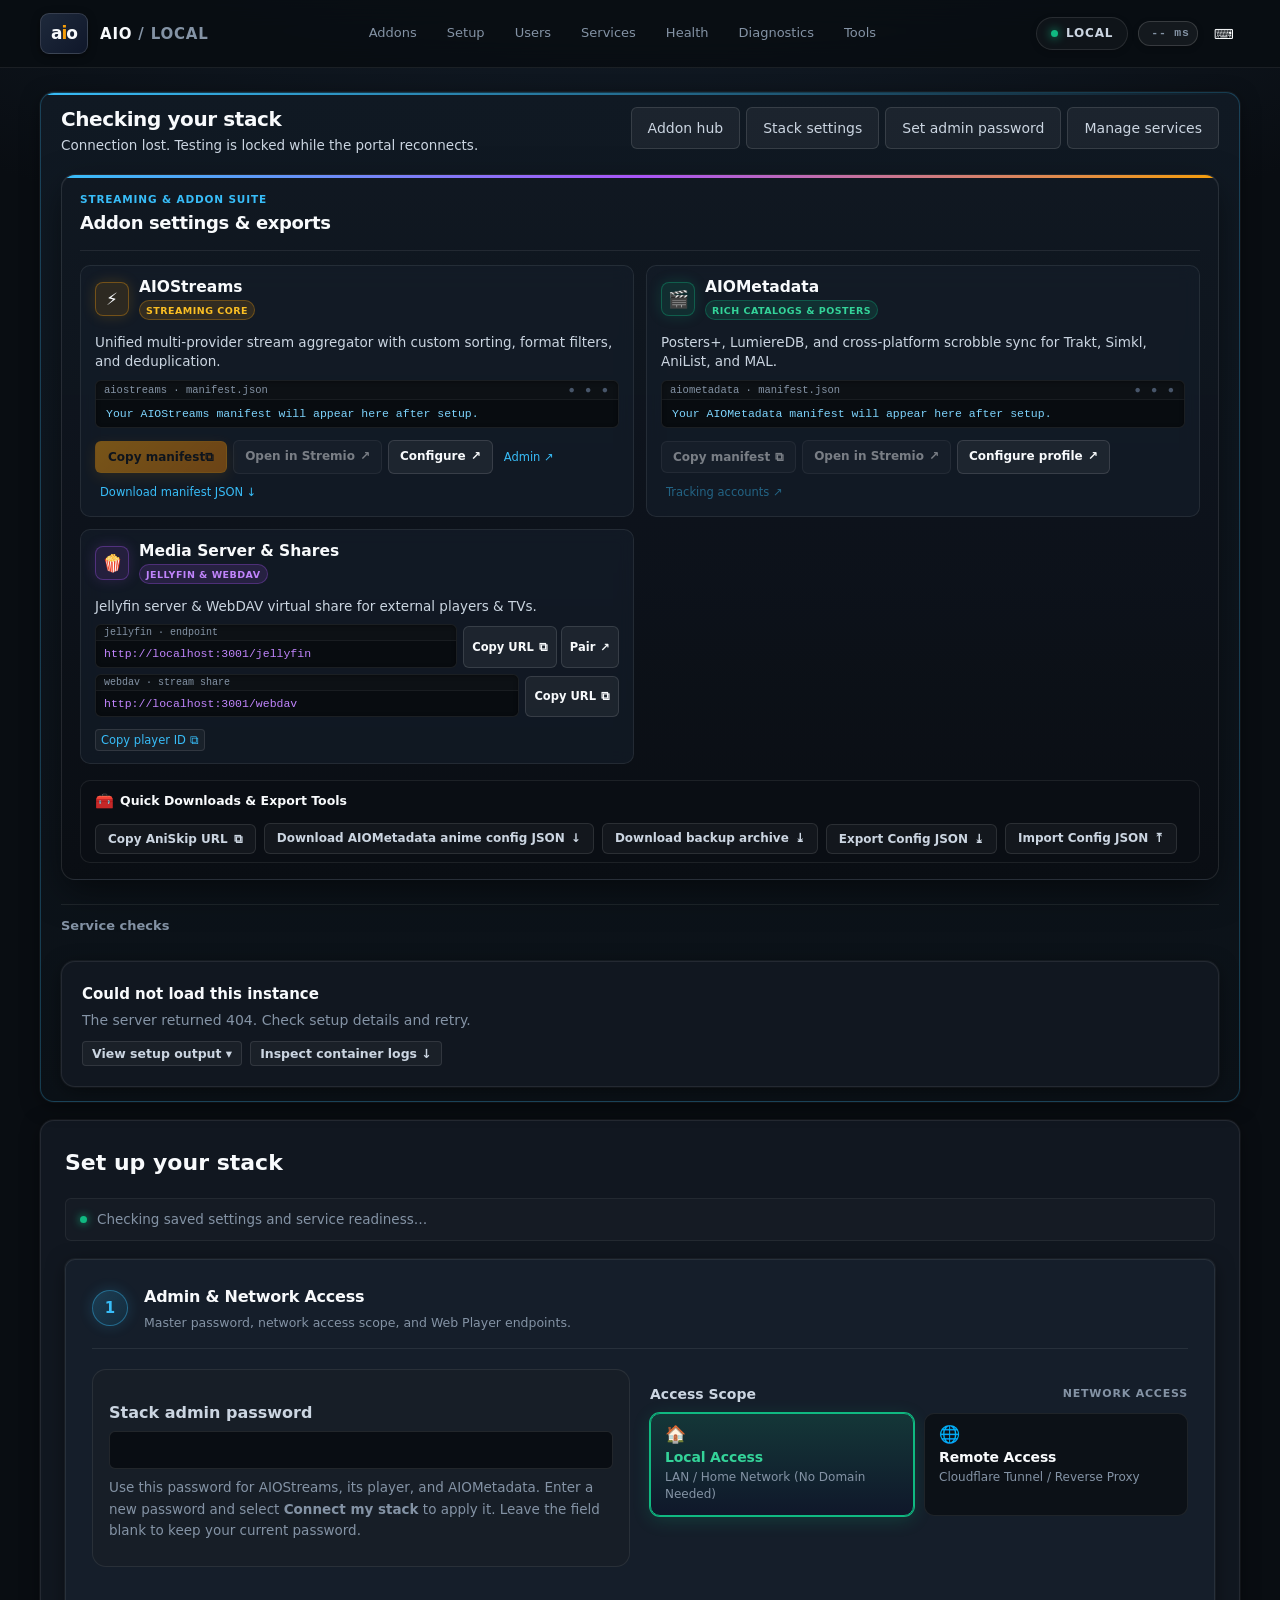
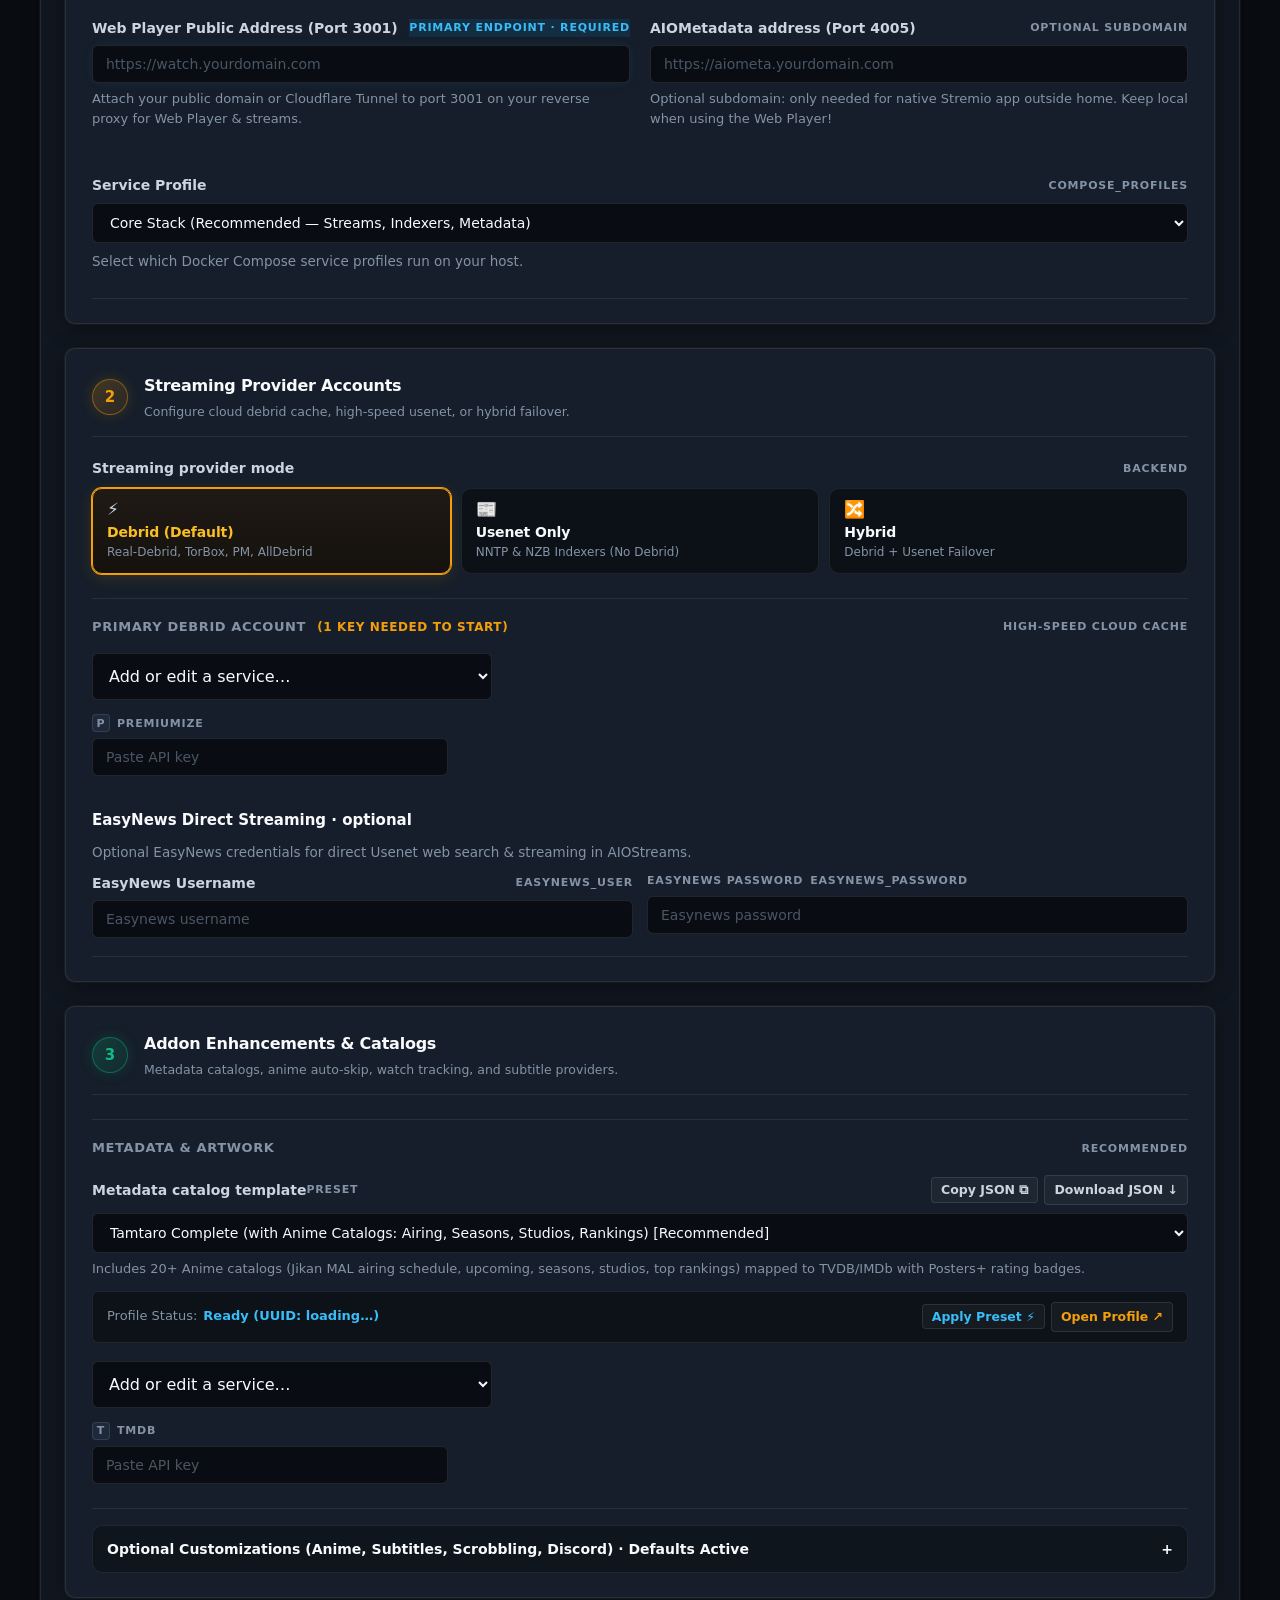
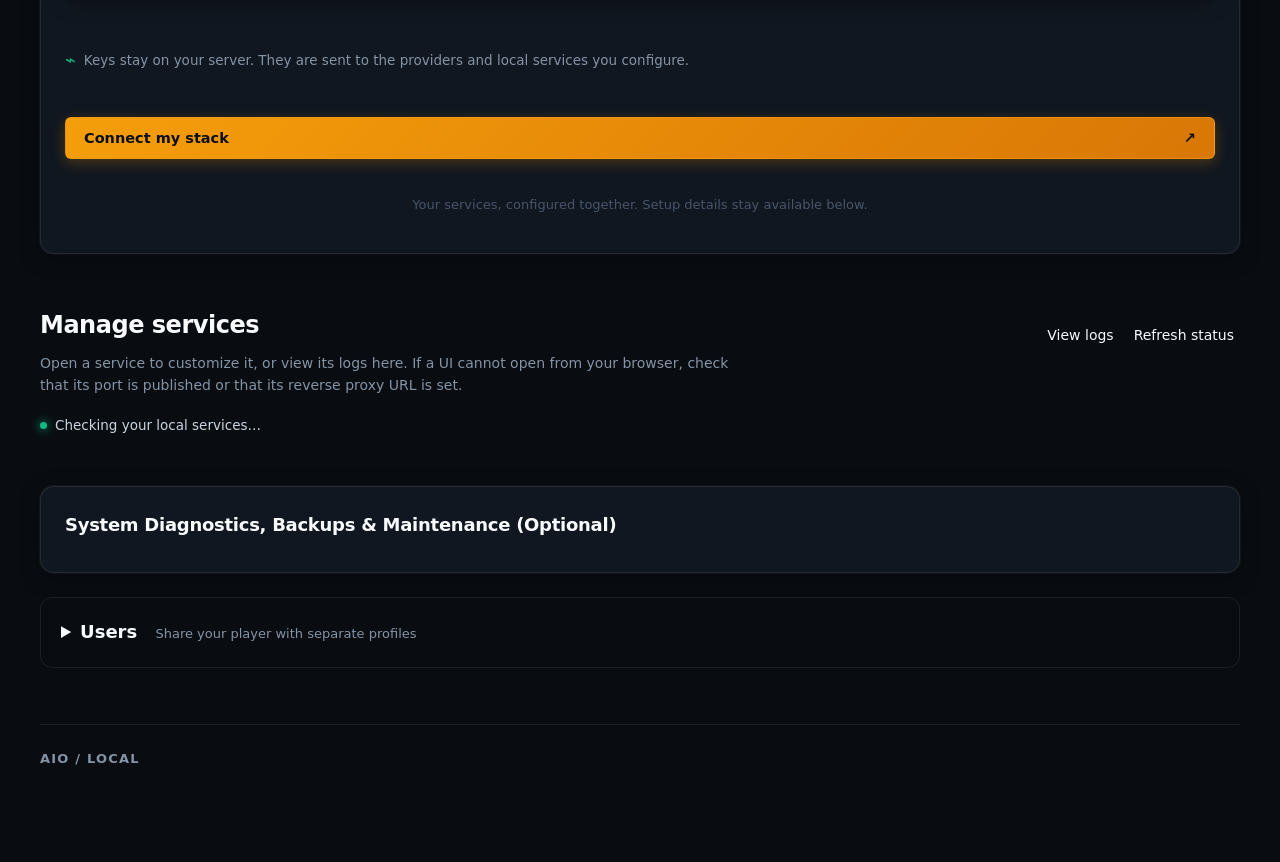
==== commit 0bba7831: "Add isolated player invitations and simplify portal diagnostics Add native player users with persona" ====
--- a/index.html
+++ b/index.html
@@ -7,7 +7,7 @@
 <meta name="theme-color" content="#1e293b">
 <meta name="mobile-web-app-capable" content="yes">
 <meta name="apple-mobile-web-app-status-bar-style" content="black-translucent">
-<link rel="stylesheet" href="/assets/app.css?v=1.6.3"><script src="/assets/app.js?v=1.6.3" defer></script>
+<link rel="stylesheet" href="/assets/app.css?v=1.6.3"><script src="/assets/app.js?v=1.6.3" defer></script><script src="/assets/player-users.js?v=1" defer></script>
 </head>
 <body>
 <main>
@@ -16,6 +16,7 @@
   <nav class="topbar-nav" aria-label="Main Navigation">
     <a href="#manifest" class="topbar-nav-link">Addons</a>
     <a href="#setup" class="topbar-nav-link">Setup</a>
+    <a href="#player-users" class="topbar-nav-link" id="open-player-users">Users</a>
     <a href="#integrations" class="topbar-nav-link">Services</a>
     <a href="#telemetry" class="topbar-nav-link">Health</a>
     <a href="#operations" class="topbar-nav-link">Diagnostics</a>
@@ -157,15 +158,14 @@
         </div>
 
         <div class="hub-card-actions hub-credentials-row">
-          <button type="button" id="copy-jellyfin-username" class="subtle-link mini-action-btn">Copy username ⧉</button>
-          <button type="button" id="copy-jellyfin-password" class="subtle-link mini-action-btn">Copy password ⧉</button>
+          <button type="button" id="copy-jellyfin-username" class="subtle-link mini-action-btn">Copy player ID ⧉</button>
           <a id="install-aiostreams-web" class="subtle-link mini-action-btn" href="#" target="_blank" rel="noopener noreferrer" title="Official hosted AIOStreams Web App player" hidden>Hosted Web App ↗</a>
         </div>
         <div id="quickconnect-toolbar" class="quickconnect-bar" hidden>
           <span class="quickconnect-label">Device Pairing:</span>
           <span class="quickconnect-sub">Pair your smart TV or client app with your stack admin credentials.</span>
         </div>
-        <p id="player-sign-in-help" class="field-help" hidden>Pick your profile in the player and enter your stack admin password. If the player asks for a username, use the one copied above.</p>
+        <p id="player-sign-in-help" class="field-help" hidden>Paste your player ID into “UUID or alias”. Use the password last applied with Connect my stack. Your portal username (admin) is not your player ID. For an older profile with a different password, set a new stack password and apply setup again.</p>
       </div>
     </div>
 
@@ -415,6 +415,22 @@
             <input id="cf-api-token" type="password" autocomplete="new-password" placeholder="Cloudflare API Token with Zone.DNS:Edit permissions">
             <span class="field-help-inline">Leave blank if creating the CNAME record manually using the 1-click target above.</span>
           </label>
+          <label style="grid-column:1 / -1;">
+            <span class="field-label">Cloudflare Origin Target <span>INGRESS SERVICE URL</span></span>
+            <div class="cf-origin-controls">
+              <select id="cf-origin-preset" aria-label="Preset Cloudflare origin target">
+                <option value="">Auto (Recommended by topology)</option>
+                <option value="http://host.docker.internal:3001">http://host.docker.internal:3001 (External Bridge / DinD)</option>
+                <option value="http://127.0.0.1:3001">http://127.0.0.1:3001 (Host-Network Connector)</option>
+                <option value="http://aiostreams:3000">http://aiostreams:3000 (Built-in aio-tunnel only)</option>
+                <option value="custom">Custom origin URL…</option>
+              </select>
+              <input id="cf-origin-target" type="url" list="cf-origin-candidates" autocomplete="off" placeholder="http://host.docker.internal:3001" spellcheck="false">
+            </div>
+            <datalist id="cf-origin-candidates"></datalist>
+            <span class="field-help-inline">Sent as <code>service_url</code> when pushing DNS to repair stale <code>aiostreams:3000</code> rules. External connectors must target port <code>:3001</code>.</span>
+            <div id="cf-origin-warning" class="cf-origin-warning" style="display:none;" role="status" aria-live="polite"></div>
+          </label>
         </div>
 
         <div id="cf-token-meta-preview" style="display:none;margin-top:8px;">
@@ -422,14 +438,16 @@
         </div>
 
         <div class="integrated-proxy-actions" style="margin-top:14px;margin-bottom:0;flex-wrap:wrap;">
-          <button type="button" id="btn-save-cf-token" class="light-button">Save Tunnel Token 💾</button>
-          <button type="button" id="btn-start-cf-tunnel" class="light-button">Start Local Tunnel ▶</button>
-          <button type="button" id="btn-stop-cf-tunnel" class="light-button">Stop Tunnel ■</button>
-          <button type="button" id="btn-restart-cf-tunnel" class="light-button">Restart Tunnel ↻</button>
-          <button type="button" id="btn-push-cf-dns" class="light-button" style="border-color:rgba(56,189,248,0.4);color:#38bdf8;">Push DNS to Cloudflare 🚀</button>
-        </div>
-
-        <div id="cf-dns-result" style="display:none;margin-top:10px;padding:8px 12px;border-radius:var(--radius-xs);font-size:12px;background:rgba(255,255,255,0.03);border:1px solid var(--line);"></div>
+          <button type="button" id="btn-save-cf-token" class="light-button" aria-label="Save Cloudflare tunnel token">Save Tunnel Token 💾</button>
+          <button type="button" id="btn-start-cf-tunnel" class="light-button" aria-label="Start local Cloudflare tunnel">Start Local Tunnel ▶</button>
+          <button type="button" id="btn-stop-cf-tunnel" class="light-button" aria-label="Stop local Cloudflare tunnel">Stop Tunnel ■</button>
+          <button type="button" id="btn-restart-cf-tunnel" class="light-button" aria-label="Restart local Cloudflare tunnel">Restart Tunnel ↻</button>
+          <button type="button" id="btn-push-cf-dns" class="light-button" style="border-color:rgba(56,189,248,0.4);color:#38bdf8;" aria-label="Push DNS and ingress rules to Cloudflare">Push DNS to Cloudflare 🚀</button>
+          <button type="button" id="btn-test-cf-reachability" class="light-button" aria-label="Test Cloudflare origin, streaming, and public URL reachability">Test Reachability 🌐</button>
+        </div>
+
+        <div id="cf-dns-result" style="display:none;margin-top:10px;padding:8px 12px;border-radius:var(--radius-xs);font-size:12px;background:rgba(255,255,255,0.03);border:1px solid var(--line);" role="status" aria-live="polite"></div>
+        <div id="cf-reachability-results" class="reachability-results-panel reachability-results" style="display:none;" aria-live="polite"></div>
       </div>
 
       <!-- External Reverse Proxy Snippet Panel -->
@@ -675,8 +693,8 @@
 <div class="integrations-heading">
   <div><div class="eyebrow">STACK READINESS &amp; STORAGE</div><h2>Readiness and maintenance.</h2></div>
   <div style="display:flex;gap:8px;flex-wrap:wrap;align-items:center;">
-    <button id="refresh-maintenance" class="light-button">Refresh status ↻</button>
-    <button type="button" id="btn-restart-stack" class="light-button" style="border-color:rgba(251,191,36,0.4);color:#fbbf24;">Safe Stack Restart ↻</button>
+    <button type="button" id="refresh-maintenance" class="light-button" aria-label="Refresh maintenance and readiness status">Refresh status ↻</button>
+    <button type="button" id="btn-restart-stack" class="light-button" style="border-color:rgba(251,191,36,0.4);color:#fbbf24;" aria-label="Safe stack restart">Safe Stack Restart ↻</button>
   </div>
 </div>
 <p class="section-description">Configured keys and reachable services are separate from authorization and playback checks.</p>
@@ -841,10 +859,10 @@
       <span class="op-status-dot"></span>
     </div>
     <p class="op-card-desc">Clears transient scrapers and search caches while preserving credentials and DBs.</p>
-    <label class="optional-service" style="margin:0;font-size:13px;"><input type="checkbox" id="clean-cache-posters"> Include Posters+ Image Cache</label>
+    <label class="optional-service" style="margin:0;font-size:13px;"><input type="checkbox" id="clean-cache-posters" aria-label="Include Posters+ Image Cache"> Include Posters+ Image Cache</label>
     <div class="op-card-actions op-actions-split" style="flex-wrap:wrap;">
-      <button type="button" id="preview-cache" class="light-button">Preview Cache 🔍</button>
-      <button id="clean-cache" class="light-button">Clear temporary cache 🧹</button>
+      <button type="button" id="preview-cache" class="light-button" aria-label="Preview recoverable temporary cache">Preview Cache 🔍</button>
+      <button type="button" id="clean-cache" class="light-button" aria-label="Clear temporary cache">Clear temporary cache 🧹</button>
     </div>
     <div class="op-console">
       <div class="op-console-header"><span>cache · flush</span><span class="code-dot">● ● ●</span></div>
@@ -899,6 +917,22 @@
     </div>
   </div>
 
+  <div class="op-card op-card-wide" id="card-reachability">
+    <div class="op-card-header">
+      <div class="op-card-title-group">
+        <span class="op-badge">NETWORK</span>
+        <h3>Service &amp; Tunnel Reachability</h3>
+      </div>
+      <span class="op-status-dot" id="reachability-status-dot"></span>
+    </div>
+    <p class="op-card-desc">Verifies internal Docker services, published host ports (:3001, :4005, :8088), portal routes, Cloudflare origin &amp; keep-alive, streaming/proxy URLs, and public domain reachability.</p>
+    <div class="op-card-actions">
+      <button type="button" id="btn-test-reachability" class="light-button" aria-label="Test service, streaming, and tunnel reachability">Test Reachability 🌐</button>
+    </div>
+    <div id="reachability-summary" class="reachability-summary" aria-live="polite">Not tested yet.</div>
+    <div id="reachability-results" class="reachability-results" aria-live="polite"></div>
+  </div>
+
   <div class="op-card">
     <div class="op-card-header">
       <div class="op-card-title-group">
@@ -1038,6 +1072,19 @@
 <details class="tool-group"><summary>Configuration import and export</summary>
 <section class="operations-section panel" id="configuration-tools"><div class="eyebrow">CONFIGURATION PORTABILITY</div><h2>Move or protect your setup.</h2><p class="section-description">Export the optimized AIOStreams profile, or export and import your complete stack configuration.</p><button id="export-profile" class="light-button">Download optimized profile JSON</button><button id="export-aiometa-profile" class="light-button">Download AIOMetadata profile JSON</button><button id="export-config" class="light-button">Export Config JSON</button><label class="light-button" for="import-config">Import Config JSON<input id="import-config" type="file" accept="application/json" hidden></label><span id="config-output" role="status"></span></section>
 </details>
+</details>
+<details id="player-users" class="player-users-panel">
+  <summary>Users <span class="field-help">Share your player with separate profiles</span></summary>
+  <p class="field-help">Everyone uses your providers and catalogs, with their own watch history. Invite links open only that person's profile; they do not grant portal or configuration access.</p>
+  <form id="player-users-form" class="player-users-form">
+    <label for="player-user-name">Name</label>
+    <input id="player-user-name" maxlength="32" required autocomplete="off" placeholder="e.g. Alex">
+    <button type="submit" class="light-button">Add person</button>
+    <button type="button" id="player-users-refresh" class="text-button">Refresh</button>
+  </form>
+  <div id="player-users-status" role="status" aria-live="polite"></div>
+  <div id="player-users-list"></div>
+  <p class="field-help">Links remain valid until replaced or access is removed. PIN resets and access removal can take up to 30 seconds to sign devices out. Replacing a link does not sign out devices already connected. Never send your owner manifest or admin password as an invitation.</p>
 </details>
 <footer role="contentinfo"><span class="brand-small">AIO / LOCAL</span></footer>
 <dialog id="service-log-dialog" class="service-log-dialog" aria-labelledby="service-log-title" aria-modal="true">
@@ -1072,9 +1119,8 @@
   <p class="service-frame-help">If this page stays blank or refuses to load, choose Pop Out or Direct Port.</p>
   <div id="service-frame-player-helper" class="service-frame-player-banner" style="display:none;">
     <span class="player-helper-title">🎬 AIOStreams Web Player Login:</span>
-    <span class="player-helper-cred">Username: <strong id="player-helper-user">admin</strong> <button type="button" class="player-copy-btn" onclick="copyPlayerCred('user')">Copy</button></span>
-    <span class="player-helper-cred">Password: <strong id="player-helper-pass">admin</strong> <button type="button" class="player-copy-btn" onclick="copyPlayerCred('pass')">Copy</button></span>
-    <button type="button" class="player-copy-btn player-copy-all-btn" onclick="copyPlayerCred('both')">📋 Copy All</button>
+    <span class="player-helper-cred">Player ID: <strong id="player-helper-user">Finish setup first</strong> <button type="button" class="player-copy-btn" onclick="copyPlayerCred('user')">Copy</button></span>
+    <span class="player-helper-cred">Use your applied profile password. The portal username “admin” is not a player ID.</span>
   </div>
   <div class="service-frame-body">
     <div id="player-stats-hud" class="player-stats-hud" style="display:none;">
--- a/assets/app.css
+++ b/assets/app.css
@@ -4119,4 +4119,105 @@
   border-color: rgba(148, 163, 184, 0.25);
 }
 
-
+/* Cloudflare Origin Target & Reachability Checks */
+.cf-origin-controls {
+  display: grid;
+  grid-template-columns: minmax(210px, 0.9fr) minmax(240px, 1.3fr);
+  gap: 8px;
+}
+
+@media (max-width: 720px) {
+  .cf-origin-controls {
+    grid-template-columns: 1fr;
+  }
+}
+
+.cf-origin-warning {
+  margin-top: 8px;
+  padding: 8px 11px;
+  border-radius: var(--radius-xs);
+  font-size: 12px;
+  line-height: 1.45;
+  border: 1px solid rgba(251, 191, 36, 0.35);
+  background: rgba(251, 191, 36, 0.1);
+  color: #fde68a;
+}
+
+.cf-origin-warning.cf-origin-warning-danger {
+  border-color: rgba(248, 113, 113, 0.45);
+  background: rgba(248, 113, 113, 0.12);
+  color: #fecaca;
+}
+
+.cf-origin-warning.cf-origin-warning-info {
+  border-color: rgba(56, 189, 248, 0.32);
+  background: rgba(56, 189, 248, 0.09);
+  color: #bae6fd;
+}
+
+.reachability-results-panel { margin-top: 12px; }
+.reachability-summary { margin-top: 12px; color: var(--text-muted); font-size: 14px; line-height: 1.6; }
+.reachability-summary strong { font-size: 16px; }
+.reachability-headline-ok { color: #34d399; }
+.reachability-headline-fail { color: #f87171; }
+.reachability-headline-warn { color: #fbbf24; }
+.reachability-summary-counts { display: block; }
+.reachability-results { display: block; margin-top: 14px; }
+.reachability-attention h4 { margin: 14px 0 8px; font-size: 15px; }
+.reachability-section { margin-top: 10px; border: 1px solid var(--line); border-radius: 8px; padding: 0 14px; }
+.reachability-section > summary { padding: 13px 0; cursor: pointer; font-size: 14px; font-weight: 600; }
+.reachability-section > summary span { margin-left: 8px; color: var(--text-muted); font-weight: 400; }
+.reachability-section[open] { padding-bottom: 10px; }
+.reachability-item { padding: 12px 0; border-bottom: 1px solid var(--line); font-size: 14px; line-height: 1.5; }
+.reachability-item:last-child { border-bottom: 0; }
+.reachability-attention .reachability-item { margin: 8px 0; padding: 12px 14px; border: 1px solid var(--line); border-left: 3px solid #fbbf24; border-radius: 6px; }
+.reachability-attention .reachability-fail { border-left-color: #f87171; }
+.reachability-item-head { display: flex; align-items: baseline; justify-content: space-between; gap: 12px; }
+.reachability-name { font-weight: 600; color: var(--text-main); overflow-wrap: anywhere; }
+.reachability-badge { flex-shrink: 0; font-size: 12px; white-space: nowrap; }
+.reachability-badge-ok { color: #34d399; }
+.reachability-badge-fail { color: #f87171; }
+.reachability-badge-warn { color: #fbbf24; }
+.reachability-badge-skipped { color: var(--text-muted); }
+.reachability-meta { display: flex; flex-wrap: wrap; gap: 8px; color: var(--text-muted); font-size: 12px; }
+.reachability-meta code, .reachability-connection-details code { font-family: var(--font-mono); font-size: 12px; overflow-wrap: anywhere; }
+.reachability-detail { margin: 6px 0; color: var(--text-muted); font-size: 13px; overflow-wrap: anywhere; }
+.reachability-remediation { margin-top: 7px; color: var(--text-main); font-size: 14px; overflow-wrap: anywhere; }
+.reachability-check-details, .reachability-connection-details { margin-top: 6px; color: var(--text-muted); font-size: 13px; }
+.reachability-check-details > summary, .reachability-connection-details > summary { cursor: pointer; width: fit-content; padding: 4px 0; }
+.reachability-group-header { margin-top: 12px; padding: 5px 0; color: var(--text-muted); font-size: 12px; font-weight: 600; }
+.reachability-group-header:first-child { margin-top: 0; }
+.reachability-group-streaming { color: var(--accent-cyan); }
+.reachability-empty { color: var(--text-muted); font-size: 14px; }
+.reachability-results summary:focus-visible, .reachability-connection-details > summary:focus-visible { outline: 2px solid var(--accent-cyan); outline-offset: 3px; }
+@media (max-width: 480px) {
+  .reachability-item-head { align-items: flex-start; flex-direction: column; gap: 3px; }
+}
+
+
+.cf-base-url-sync-ok {
+  margin-top: 8px;
+  padding: 8px 10px;
+  border-radius: 6px;
+  background: rgba(52, 211, 153, 0.1);
+  border: 1px solid rgba(52, 211, 153, 0.3);
+  color: #34d399;
+  font-size: 12px;
+}
+
+
+
+
+/* Profile IDs must remain readable on narrow player dialogs. */
+.player-helper-cred { flex-wrap: wrap; min-width: 0; }
+.player-helper-cred strong { overflow-wrap: anywhere; min-width: 0; }
+
+.player-users-panel { margin: 24px 0; padding: 20px; border: 1px solid var(--line); border-radius: 12px; scroll-margin-top: 90px; }
+.player-users-panel > summary { cursor: pointer; font-size: 18px; font-weight: 600; }
+.player-users-panel > summary span { display: inline-block; margin-left: 12px; font-weight: 400; }
+.player-users-form, .player-user-actions { display: flex; flex-wrap: wrap; gap: 12px; align-items: center; }
+.player-users-form input { max-width: 300px; flex: 1; min-width: 120px; }
+.player-user-row { padding: 14px 0; border-bottom: 1px solid var(--line); display: flex; gap: 12px; align-items: center; justify-content: space-between; flex-wrap: wrap; }
+#player-users-status { margin: 12px 0; overflow-wrap: anywhere; }
+#player-users-status button { margin-left: 10px; }
+@media (max-width: 480px) { .player-users-panel { padding: 14px; } .player-users-panel > summary span { margin-left: 0; display: block; } }
